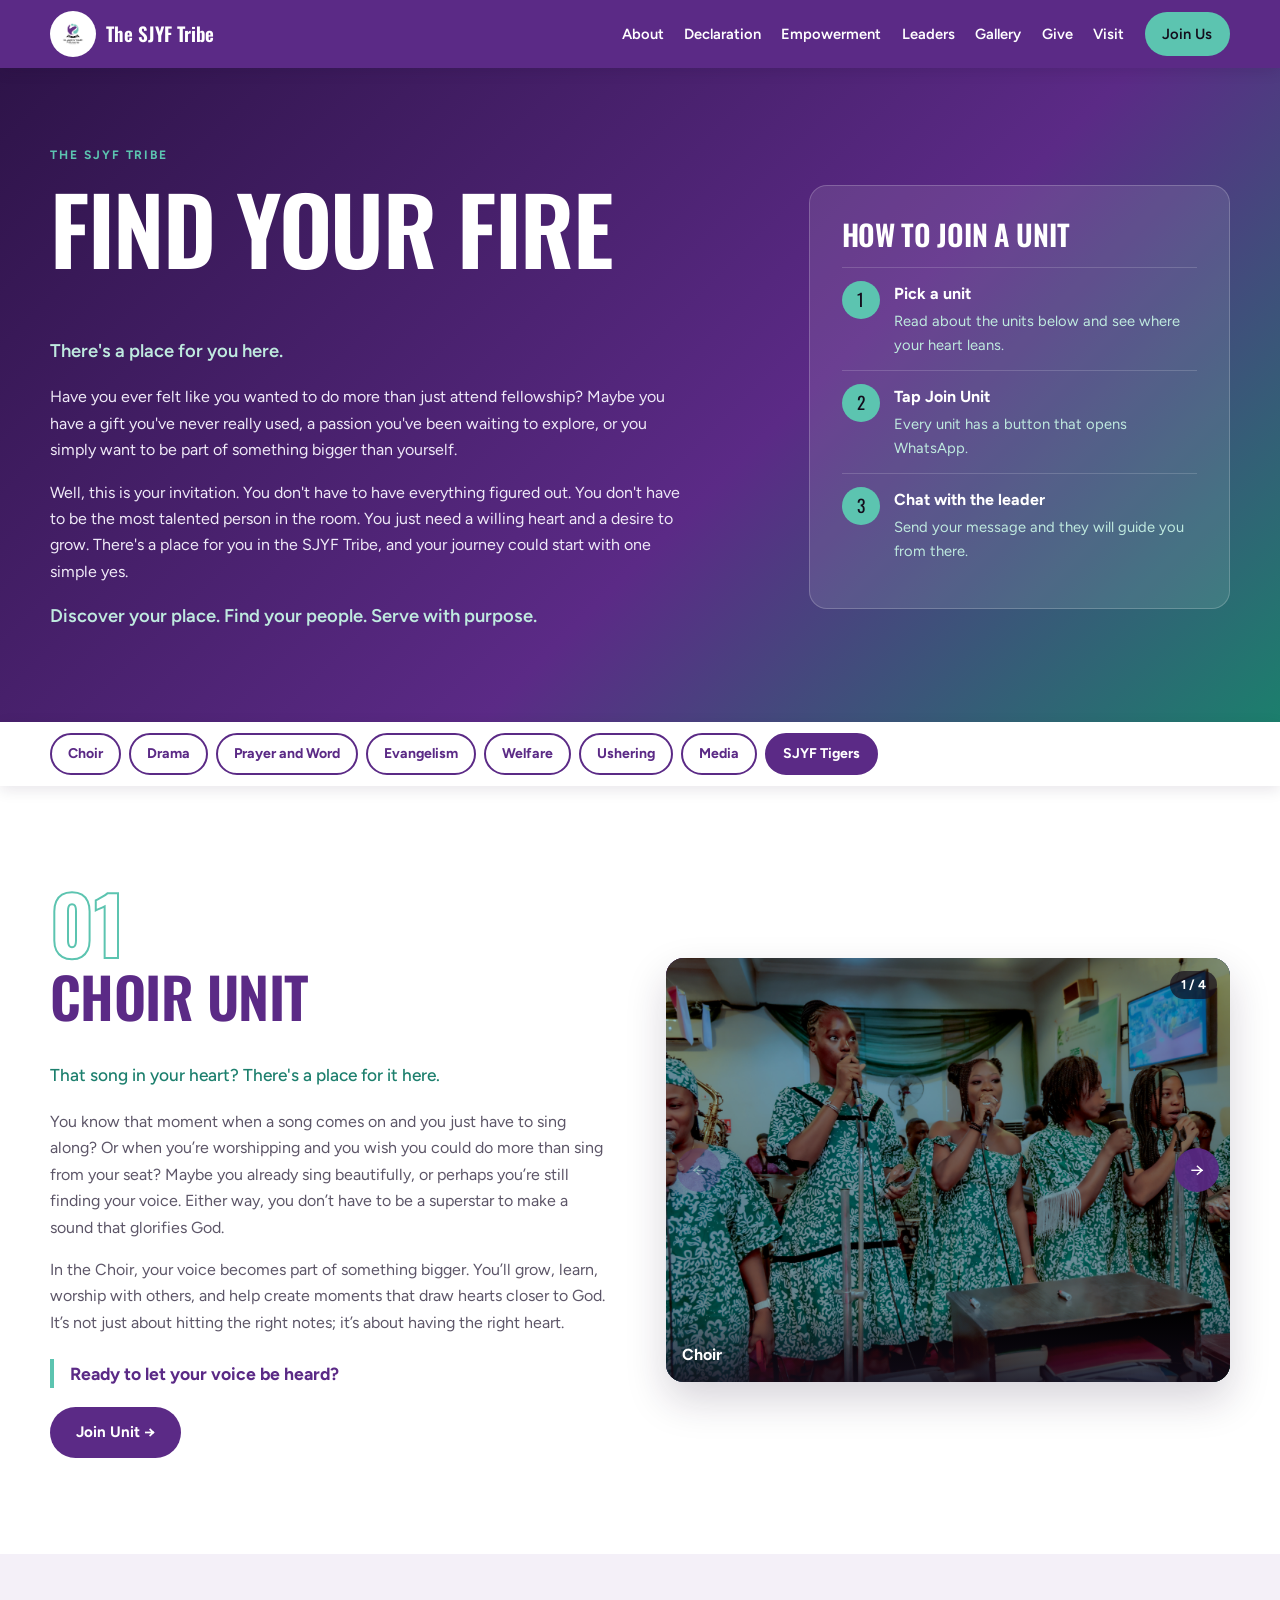
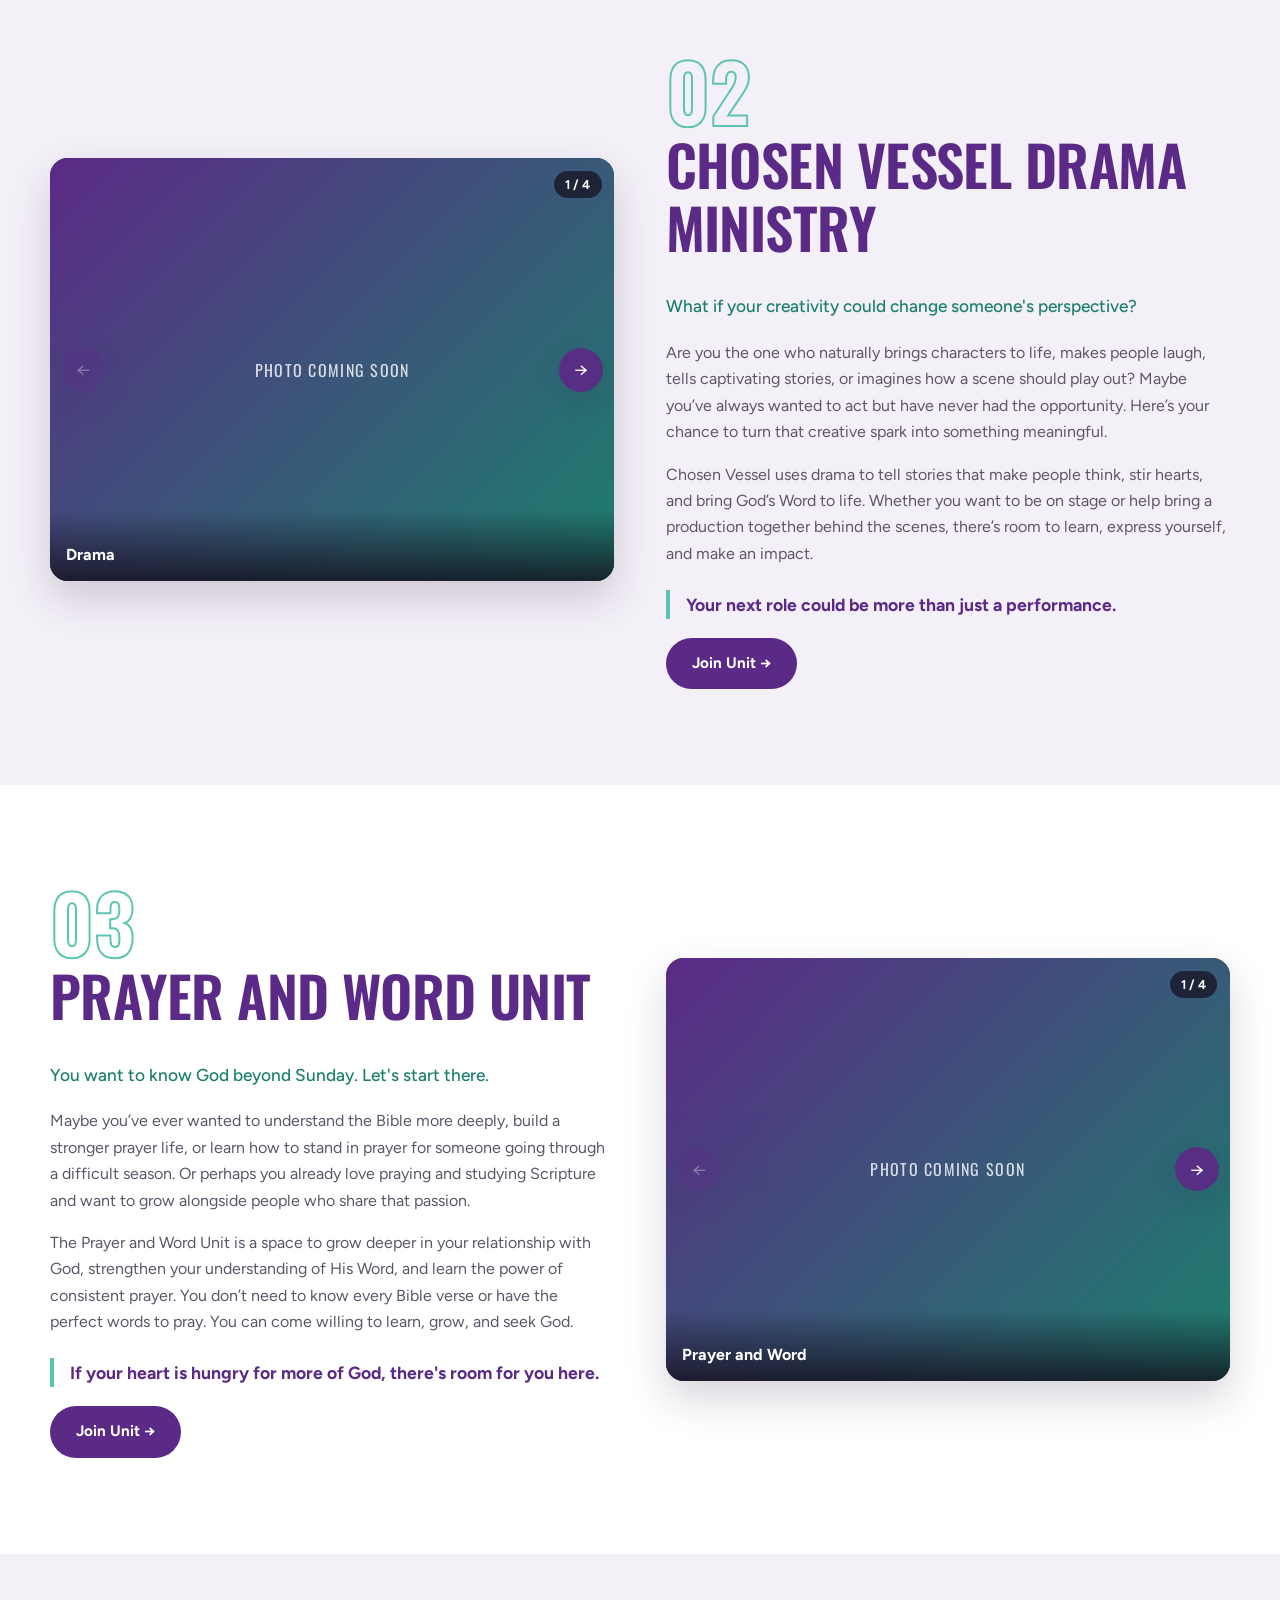
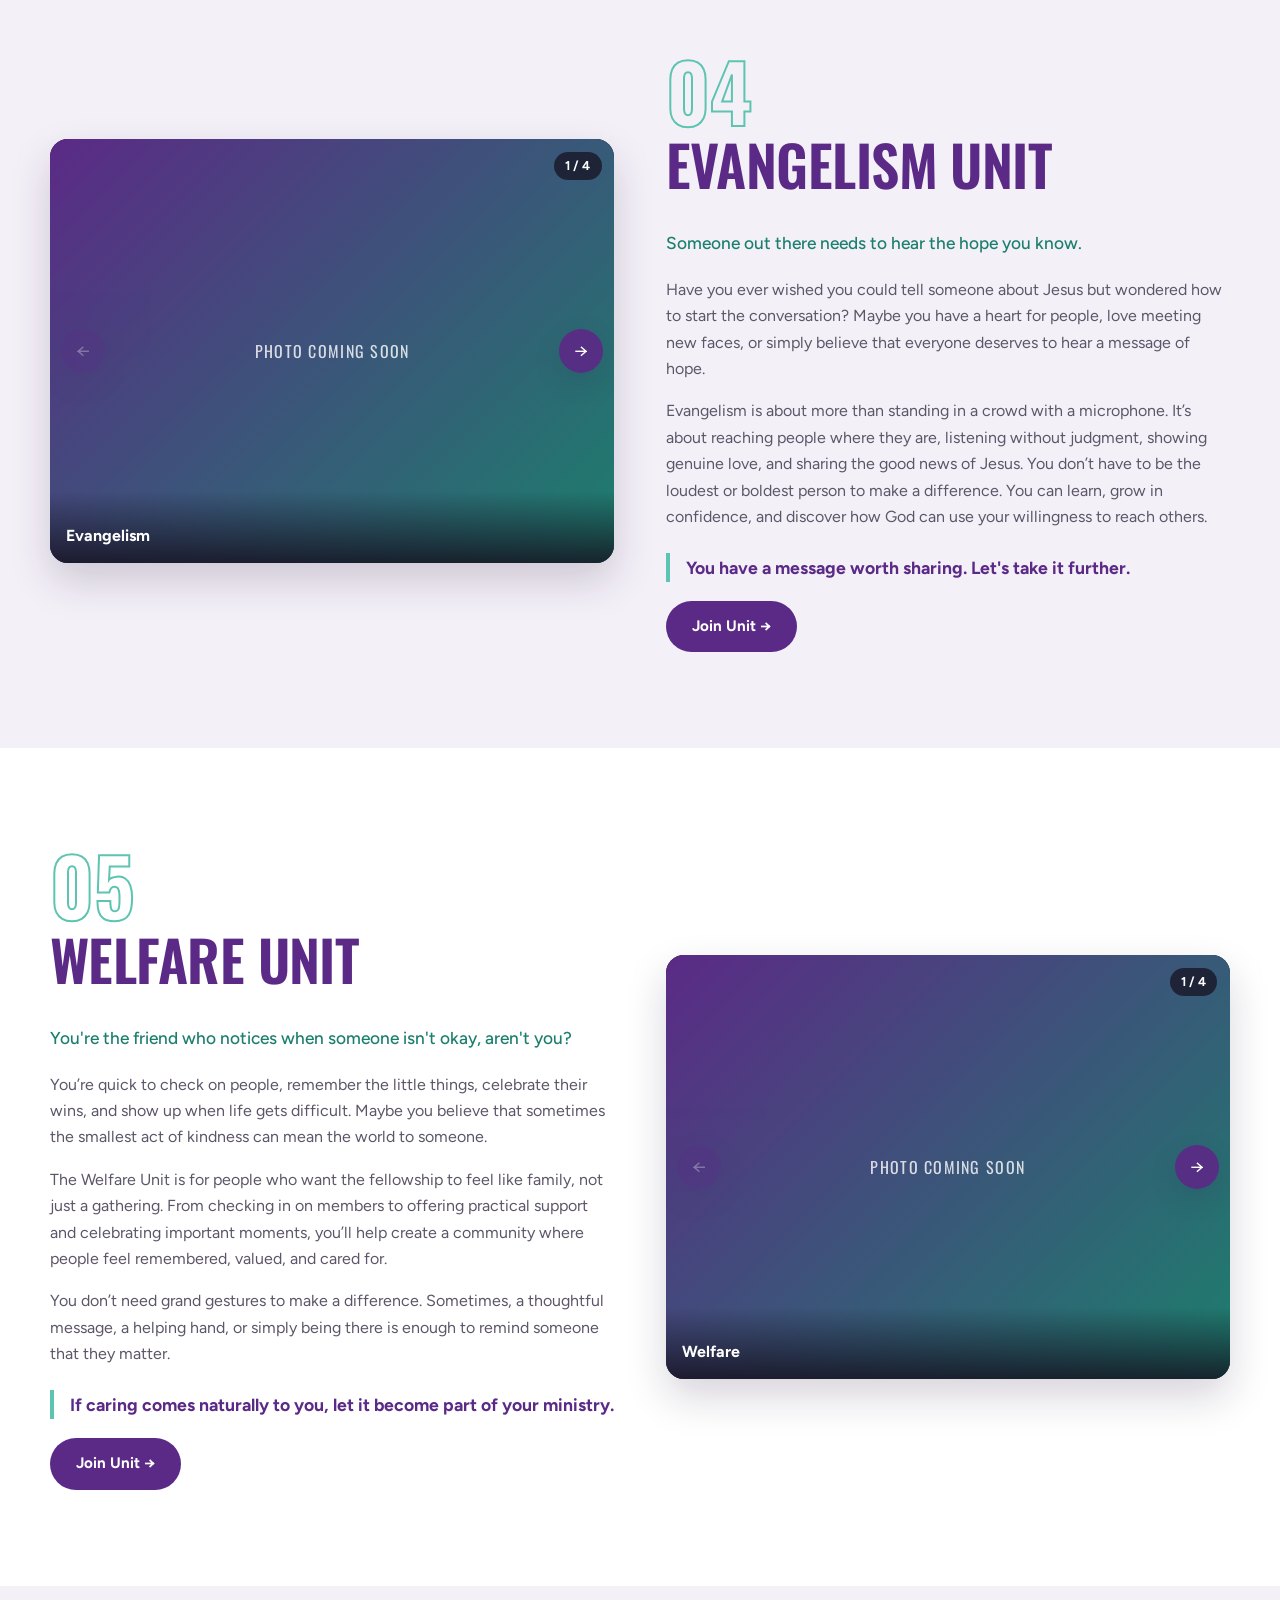
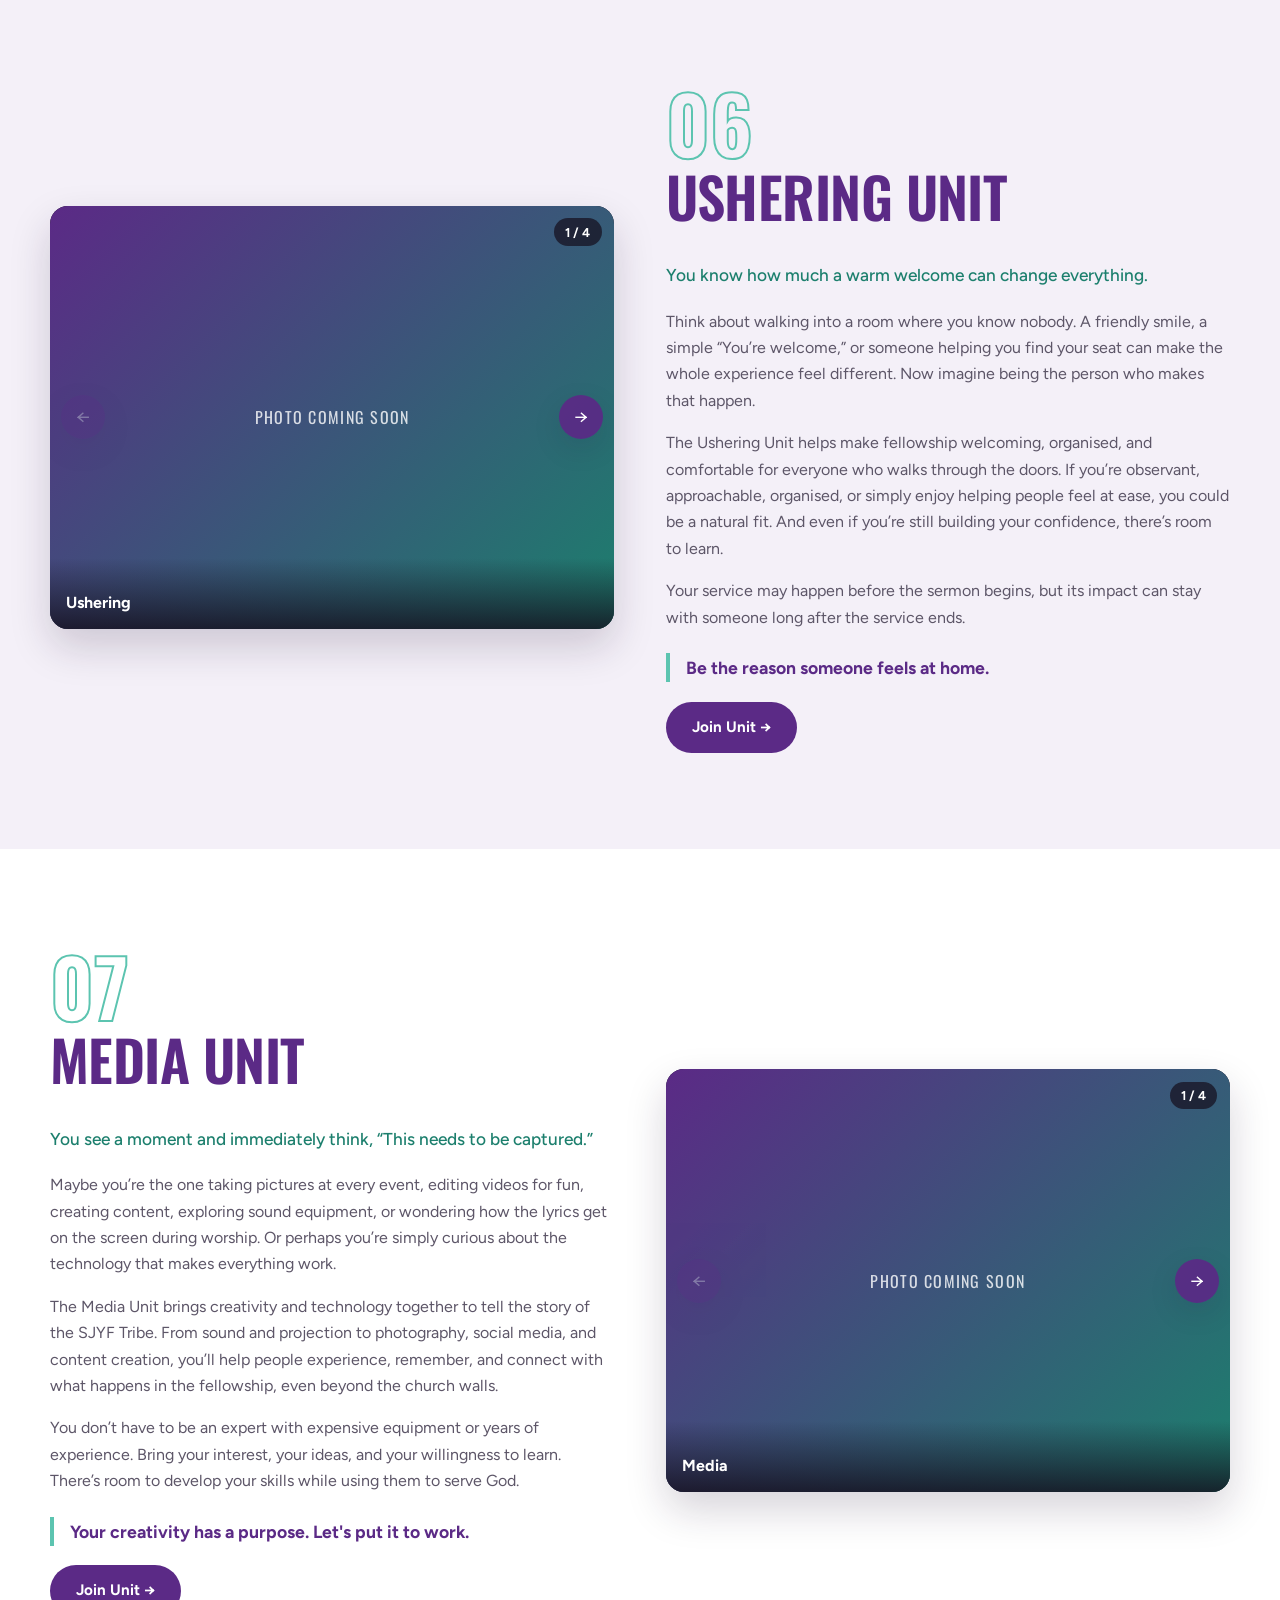
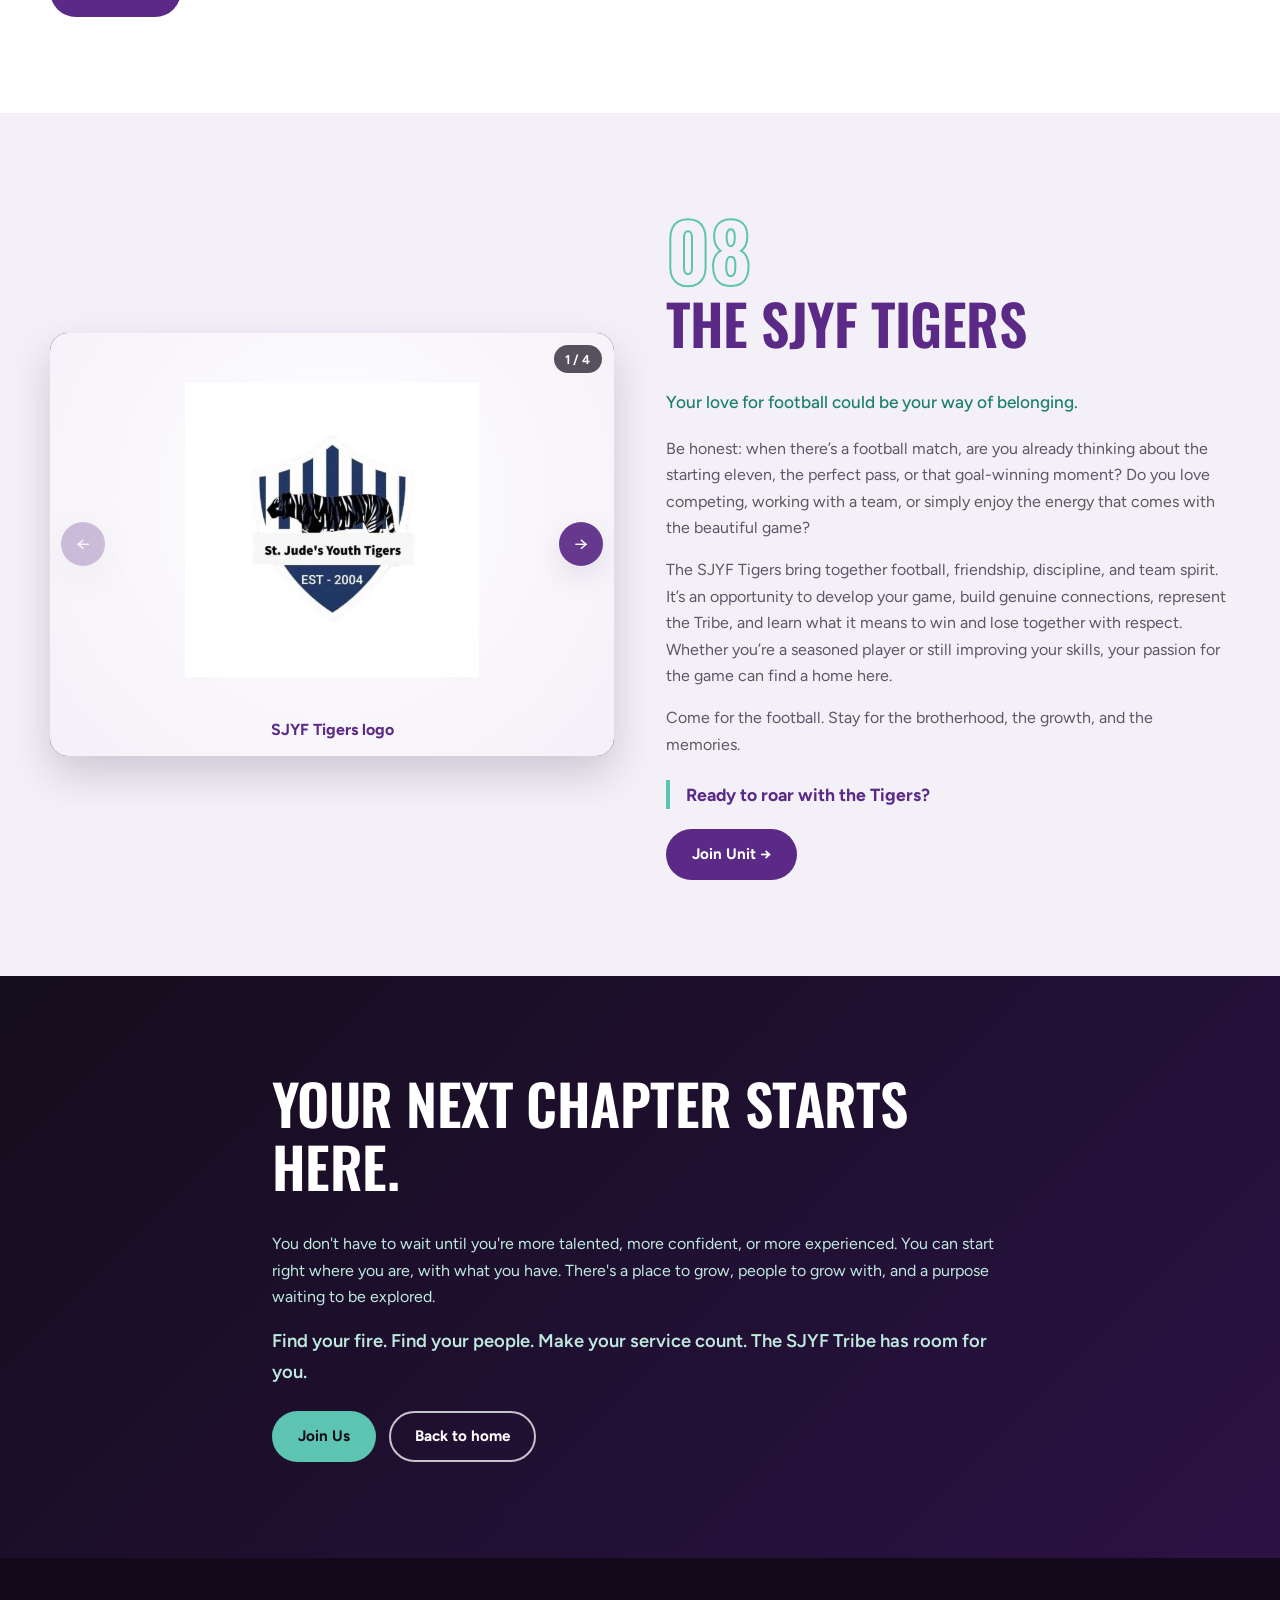
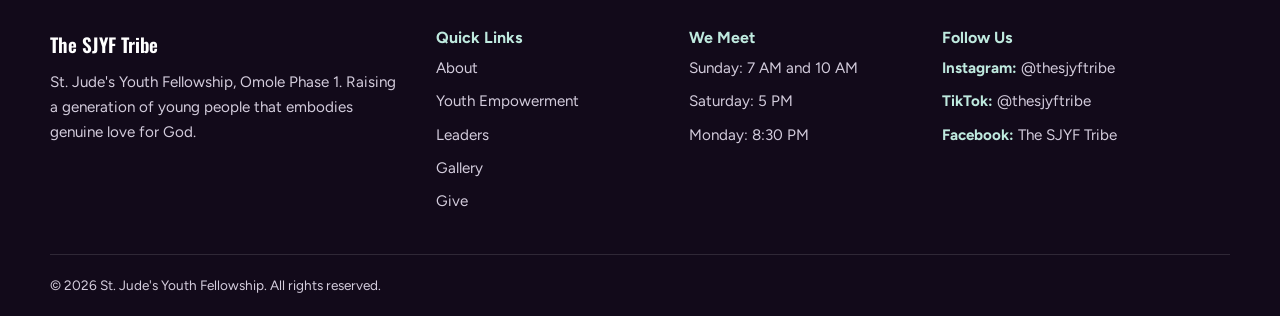
==== units.html @ 0a9cc450 "updated it and added some new features" ====
<!DOCTYPE html>
<html lang="en">
<head>
  <meta charset="UTF-8">
  <meta name="viewport" content="width=device-width, initial-scale=1, viewport-fit=cover">

  <title>Find Your Fire | The SJYF Tribe</title>
  <meta name="description" content="Find your place in the SJYF Tribe. Explore our units and join one today.">
  <meta name="theme-color" content="#5b2a86">

  <link rel="preconnect" href="https://fonts.googleapis.com">
  <link rel="preconnect" href="https://fonts.gstatic.com" crossorigin>

  <link href="https://fonts.googleapis.com/css2?family=Oswald:wght@400;500;600;700&family=Figtree:wght@400;500;600;700&display=swap" rel="stylesheet">

  <link rel="stylesheet" href="css/style.css">
  <link rel="stylesheet" href="css/pages.css">
</head>

<body>

  <!-- HEADER -->
  <header class="site-header" id="top">
    <div class="container nav-bar">

      <a href="index.html" class="brand">
        <span class="brand-logo">
          <img src="images/logo.jpg" alt="St. Jude's Youth Fellowship logo" width="46" height="46">
        </span>
        <span class="brand-name">The SJYF Tribe</span>
      </a>

      <button
        class="nav-toggle"
        type="button"
        aria-label="Open menu"
        aria-expanded="false"
        aria-controls="site-nav"
      >
        <span></span>
        <span></span>
        <span></span>
      </button>

      <nav id="site-nav" class="site-nav" aria-label="Main navigation">
        <ul>
          <li><a href="index.html#about">About</a></li>
          <li><a href="index.html#declaration">Declaration</a></li>
          <li><a href="index.html#empowerment">Empowerment</a></li>
          <li><a href="index.html#leaders">Leaders</a></li>
          <li><a href="index.html#gallery">Gallery</a></li>
          <li><a href="index.html#give">Give</a></li>
          <li><a href="index.html#visit">Visit</a></li>
          <li>
            <a href="index.html#contact" class="btn btn-green btn-small">Join Us</a>
          </li>
        </ul>
      </nav>

    </div>
  </header>

  <main>

    <!-- PAGE INTRO -->
    <section class="page-hero">
      <div class="container page-hero-grid">

        <div class="page-hero-text">
          <p class="hero-eyebrow">THE SJYF TRIBE</p>
          <h1>Find Your Fire</h1>

          <p class="lead-light">There's a place for you here.</p>

          <p>
            Have you ever felt like you wanted to do more than just attend fellowship?
            Maybe you have a gift you've never really used, a passion you've been
            waiting to explore, or you simply want to be part of something bigger
            than yourself.
          </p>

          <p>
            Well, this is your invitation. You don't have to have everything figured
            out. You don't have to be the most talented person in the room. You just
            need a willing heart and a desire to grow. There's a place for you in the
            SJYF Tribe, and your journey could start with one simple yes.
          </p>

          <p class="lead-light">
            Discover your place. Find your people. Serve with purpose.
          </p>
        </div>

        <aside class="join-steps">
          <h2>How to join a unit</h2>

          <ol>
            <li>
              <span>1</span>
              <div>
                <strong>Pick a unit</strong>
                <p>Read about the units below and see where your heart leans.</p>
              </div>
            </li>

            <li>
              <span>2</span>
              <div>
                <strong>Tap Join Unit</strong>
                <p>Every unit has a button that opens WhatsApp.</p>
              </div>
            </li>

            <li>
              <span>3</span>
              <div>
                <strong>Chat with the leader</strong>
                <p>Send your message and they will guide you from there.</p>
              </div>
            </li>
          </ol>
        </aside>

      </div>
    </section>

    <!-- UNIT NAVIGATION -->
    <nav class="unit-nav" aria-label="Jump to a unit">
      <div class="container unit-nav-list">
        <a href="#choir">Choir</a>
        <a href="#drama">Drama</a>
        <a href="#prayer">Prayer and Word</a>
        <a href="#evangelism">Evangelism</a>
        <a href="#welfare">Welfare</a>
        <a href="#ushering">Ushering</a>
        <a href="#media">Media</a>
        <a href="#tigers">SJYF Tigers</a>
      </div>
    </nav>

    <!-- 01. CHOIR UNIT -->
    <section class="section unit-section" id="choir">
      <div class="container unit-layout">

        <div class="unit-info reveal">
          <span class="unit-num">01</span>
          <h2>Choir Unit</h2>

          <p class="lead">
            That song in your heart? There's a place for it here.
          </p>

          <div class="unit-body">
            <p>
              You know that moment when a song comes on and you just have to sing
              along? Or when you’re worshipping and you wish you could do more than
              sing from your seat? Maybe you already sing beautifully, or perhaps
              you’re still finding your voice. Either way, you don’t have to be a
              superstar to make a sound that glorifies God.
            </p>

            <p>
              In the Choir, your voice becomes part of something bigger. You’ll
              grow, learn, worship with others, and help create moments that draw
              hearts closer to God. It’s not just about hitting the right notes;
              it’s about having the right heart.
            </p>
          </div>

          <p class="close-line">Ready to let your voice be heard?</p>

          <a
            class="btn btn-purple"
            href="https://wa.me/2347063697174"
            data-unit="choir"
            data-name="Choir Unit"
            target="_blank"
            rel="noopener"
          >
            Join Unit &#8594;
          </a>
        </div>

        <div class="stage reveal" data-carousel data-step="1">
          <div class="c-track">

            <figure class="stage-slide">
              <img src="images/choir.jpeg" alt="Choir Unit in action" loading="lazy" decoding="async" onerror="this.remove()">
              <figcaption>Choir</figcaption>
            </figure>

            <figure class="stage-slide">
              <img src="images/choir2.jpeg" alt="Choir Unit in action" loading="lazy" decoding="async" onerror="this.remove()">
              <figcaption>Choir</figcaption>
            </figure>

            <figure class="stage-slide">
              <img src="images/units/choir-3.jpg" alt="Choir Unit in action" loading="lazy" decoding="async" onerror="this.remove()">
              <figcaption>Choir</figcaption>
            </figure>

            <figure class="stage-slide">
              <img src="images/units/choir-4.jpg" alt="Choir Unit in action" loading="lazy" decoding="async" onerror="this.remove()">
              <figcaption>Choir</figcaption>
            </figure>

          </div>

          <button class="c-arrow c-prev" type="button" aria-label="Previous photo">&#8592;</button>
          <button class="c-arrow c-next" type="button" aria-label="Next photo">&#8594;</button>
          <span class="stage-count">1 / 4</span>
        </div>

      </div>
    </section>

    <!-- 02. DRAMA MINISTRY -->
    <section class="section unit-section section-tint" id="drama">
      <div class="container unit-layout flip">

        <div class="unit-info reveal">
          <span class="unit-num">02</span>
          <h2>Chosen Vessel Drama Ministry</h2>

          <p class="lead">
            What if your creativity could change someone's perspective?
          </p>

          <div class="unit-body">
            <p>
              Are you the one who naturally brings characters to life, makes people
              laugh, tells captivating stories, or imagines how a scene should play
              out? Maybe you’ve always wanted to act but have never had the
              opportunity. Here’s your chance to turn that creative spark into
              something meaningful.
            </p>

            <p>
              Chosen Vessel uses drama to tell stories that make people think, stir
              hearts, and bring God’s Word to life. Whether you want to be on stage
              or help bring a production together behind the scenes, there’s room
              to learn, express yourself, and make an impact.
            </p>
          </div>

          <p class="close-line">
            Your next role could be more than just a performance.
          </p>

          <a
            class="btn btn-purple"
            href="https://wa.me/2347063697174"
            data-unit="drama"
            data-name="Chosen Vessel Drama Ministry"
            target="_blank"
            rel="noopener"
          >
            Join Unit &#8594;
          </a>
        </div>

        <div class="stage reveal" data-carousel data-step="1">
          <div class="c-track">

            <figure class="stage-slide">
              <img src="images/drama group-photo.jpeg" alt="Chosen Vessel Drama Ministry in action" loading="lazy" decoding="async" onerror="this.remove()">
              <figcaption>Drama</figcaption>
            </figure>

            <figure class="stage-slide">
              <img src="images/drama.jpeg" alt="Chosen Vessel Drama Ministry in action" loading="lazy" decoding="async" onerror="this.remove()">
              <figcaption>Drama</figcaption>
            </figure>

            <figure class="stage-slide">
              <img src="images/drama group2.jpeg" alt="Chosen Vessel Drama Ministry in action" loading="lazy" decoding="async" onerror="this.remove()">
              <figcaption>Drama</figcaption>
            </figure>

            <figure class="stage-slide">
              <img src="images/drama2.jpeg" alt="Chosen Vessel Drama Ministry in action" loading="lazy" decoding="async" onerror="this.remove()">
              <figcaption>Drama</figcaption>
            </figure>

          </div>

          <button class="c-arrow c-prev" type="button" aria-label="Previous photo">&#8592;</button>
          <button class="c-arrow c-next" type="button" aria-label="Next photo">&#8594;</button>
          <span class="stage-count">1 / 4</span>
        </div>

      </div>
    </section>

    <!-- 03. PRAYER AND WORD UNIT -->
    <section class="section unit-section" id="prayer">
      <div class="container unit-layout">

        <div class="unit-info reveal">
          <span class="unit-num">03</span>
          <h2>Prayer and Word Unit</h2>

          <p class="lead">
            You want to know God beyond Sunday. Let's start there.
          </p>

          <div class="unit-body">
            <p>
              Maybe you’ve ever wanted to understand the Bible more deeply, build
              a stronger prayer life, or learn how to stand in prayer for someone
              going through a difficult season. Or perhaps you already love praying
              and studying Scripture and want to grow alongside people who share
              that passion.
            </p>

            <p>
              The Prayer and Word Unit is a space to grow deeper in your
              relationship with God, strengthen your understanding of His Word,
              and learn the power of consistent prayer. You don’t need to know
              every Bible verse or have the perfect words to pray. You can come
              willing to learn, grow, and seek God.
            </p>
          </div>

          <p class="close-line">
            If your heart is hungry for more of God, there's room for you here.
          </p>

          <a
            class="btn btn-purple"
            href="https://wa.me/2347063697174"
            data-unit="prayer"
            data-name="Prayer and Word Unit"
            target="_blank"
            rel="noopener"
          >
            Join Unit &#8594;
          </a>
        </div>

        <div class="stage reveal" data-carousel data-step="1">
          <div class="c-track">

            <figure class="stage-slide">
              <img src="images/prayer group.jpeg" alt="Prayer and Word Unit in action" loading="lazy" decoding="async" onerror="this.remove()">
              <figcaption>Prayer and Word</figcaption>
            </figure>

            <figure class="stage-slide">
              <img src="images/prayer .jpeg" alt="Prayer and Word Unit in action" loading="lazy" decoding="async" onerror="this.remove()">
              <figcaption>Prayer and Word</figcaption>
            </figure>

            <figure class="stage-slide">
              <img src="images/prayer word unit.jpeg" alt="Prayer and Word Unit in action" loading="lazy" decoding="async" onerror="this.remove()">
              <figcaption>Prayer and Word</figcaption>
            </figure>

            <figure class="stage-slide">
              <img src="images/prayer unit.jpeg" alt="Prayer and Word Unit in action" loading="lazy" decoding="async" onerror="this.remove()">
              <figcaption>Prayer and Word</figcaption>
            </figure>

          </div>

          <button class="c-arrow c-prev" type="button" aria-label="Previous photo">&#8592;</button>
          <button class="c-arrow c-next" type="button" aria-label="Next photo">&#8594;</button>
          <span class="stage-count">1 / 4</span>
        </div>

      </div>
    </section>

    <!-- 04. EVANGELISM UNIT -->
    <section class="section unit-section section-tint" id="evangelism">
      <div class="container unit-layout flip">

        <div class="unit-info reveal">
          <span class="unit-num">04</span>
          <h2>Evangelism Unit</h2>

          <p class="lead">
            Someone out there needs to hear the hope you know.
          </p>

          <div class="unit-body">
            <p>
              Have you ever wished you could tell someone about Jesus but wondered
              how to start the conversation? Maybe you have a heart for people,
              love meeting new faces, or simply believe that everyone deserves
              to hear a message of hope.
            </p>

            <p>
              Evangelism is about more than standing in a crowd with a microphone.
              It’s about reaching people where they are, listening without
              judgment, showing genuine love, and sharing the good news of Jesus.
              You don’t have to be the loudest or boldest person to make a
              difference. You can learn, grow in confidence, and discover how
              God can use your willingness to reach others.
            </p>
          </div>

          <p class="close-line">
            You have a message worth sharing. Let's take it further.
          </p>

          <a
            class="btn btn-purple"
            href="https://wa.me/2347063697174"
            data-unit="evangelism"
            data-name="Evangelism Unit"
            target="_blank"
            rel="noopener"
          >
            Join Unit &#8594;
          </a>
        </div>

        <div class="stage reveal" data-carousel data-step="1">
          <div class="c-track">

            <figure class="stage-slide">
              <img src="images/units/evangelism-1.jpg" alt="Evangelism Unit in action" loading="lazy" decoding="async" onerror="this.remove()">
              <figcaption>Evangelism</figcaption>
            </figure>

            <figure class="stage-slide">
              <img src="images/units/evangelism-2.jpg" alt="Evangelism Unit in action" loading="lazy" decoding="async" onerror="this.remove()">
              <figcaption>Evangelism</figcaption>
            </figure>

            <figure class="stage-slide">
              <img src="images/units/evangelism-3.jpg" alt="Evangelism Unit in action" loading="lazy" decoding="async" onerror="this.remove()">
              <figcaption>Evangelism</figcaption>
            </figure>

            <figure class="stage-slide">
              <img src="images/units/evangelism-4.jpg" alt="Evangelism Unit in action" loading="lazy" decoding="async" onerror="this.remove()">
              <figcaption>Evangelism</figcaption>
            </figure>

          </div>

          <button class="c-arrow c-prev" type="button" aria-label="Previous photo">&#8592;</button>
          <button class="c-arrow c-next" type="button" aria-label="Next photo">&#8594;</button>
          <span class="stage-count">1 / 4</span>
        </div>

      </div>
    </section>

    <!-- 05. WELFARE UNIT -->
    <section class="section unit-section" id="welfare">
      <div class="container unit-layout">

        <div class="unit-info reveal">
          <span class="unit-num">05</span>
          <h2>Welfare Unit</h2>

          <p class="lead">
            You're the friend who notices when someone isn't okay, aren't you?
          </p>

          <div class="unit-body">
            <p>
              You’re quick to check on people, remember the little things,
              celebrate their wins, and show up when life gets difficult.
              Maybe you believe that sometimes the smallest act of kindness
              can mean the world to someone.
            </p>

            <p>
              The Welfare Unit is for people who want the fellowship to feel
              like family, not just a gathering. From checking in on members
              to offering practical support and celebrating important moments,
              you’ll help create a community where people feel remembered,
              valued, and cared for.
            </p>

            <p>
              You don’t need grand gestures to make a difference. Sometimes,
              a thoughtful message, a helping hand, or simply being there is
              enough to remind someone that they matter.
            </p>
          </div>

          <p class="close-line">
            If caring comes naturally to you, let it become part of your ministry.
          </p>

          <a
            class="btn btn-purple"
            href="https://wa.me/2347063697174"
            data-unit="welfare"
            data-name="Welfare Unit"
            target="_blank"
            rel="noopener"
          >
            Join Unit &#8594;
          </a>
        </div>

        <div class="stage reveal" data-carousel data-step="1">
          <div class="c-track">

            <figure class="stage-slide">
              <img src="images/units/welfare-1.jpg" alt="Welfare Unit in action" loading="lazy" decoding="async" onerror="this.remove()">
              <figcaption>Welfare</figcaption>
            </figure>

            <figure class="stage-slide">
              <img src="images/units/welfare-2.jpg" alt="Welfare Unit in action" loading="lazy" decoding="async" onerror="this.remove()">
              <figcaption>Welfare</figcaption>
            </figure>

            <figure class="stage-slide">
              <img src="images/units/welfare-3.jpg" alt="Welfare Unit in action" loading="lazy" decoding="async" onerror="this.remove()">
              <figcaption>Welfare</figcaption>
            </figure>

            <figure class="stage-slide">
              <img src="images/units/welfare-4.jpg" alt="Welfare Unit in action" loading="lazy" decoding="async" onerror="this.remove()">
              <figcaption>Welfare</figcaption>
            </figure>

          </div>

          <button class="c-arrow c-prev" type="button" aria-label="Previous photo">&#8592;</button>
          <button class="c-arrow c-next" type="button" aria-label="Next photo">&#8594;</button>
          <span class="stage-count">1 / 4</span>
        </div>

      </div>
    </section>

    <!-- 06. USHERING UNIT -->
    <section class="section unit-section section-tint" id="ushering">
      <div class="container unit-layout flip">

        <div class="unit-info reveal">
          <span class="unit-num">06</span>
          <h2>Ushering Unit</h2>

          <p class="lead">
            You know how much a warm welcome can change everything.
          </p>

          <div class="unit-body">
            <p>
              Think about walking into a room where you know nobody. A friendly
              smile, a simple “You’re welcome,” or someone helping you find your
              seat can make the whole experience feel different. Now imagine
              being the person who makes that happen.
            </p>

            <p>
              The Ushering Unit helps make fellowship welcoming, organised,
              and comfortable for everyone who walks through the doors.
              If you’re observant, approachable, organised, or simply enjoy
              helping people feel at ease, you could be a natural fit.
              And even if you’re still building your confidence, there’s
              room to learn.
            </p>

            <p>
              Your service may happen before the sermon begins, but its impact
              can stay with someone long after the service ends.
            </p>
          </div>

          <p class="close-line">
            Be the reason someone feels at home.
          </p>

          <a
            class="btn btn-purple"
            href="https://wa.me/2347063697174"
            data-unit="ushering"
            data-name="Ushering Unit"
            target="_blank"
            rel="noopener"
          >
            Join Unit &#8594;
          </a>
        </div>

        <div class="stage reveal" data-carousel data-step="1">
          <div class="c-track">

            <figure class="stage-slide">
              <img src="images/units/ushering-1.jpg" alt="Ushering Unit in action" loading="lazy" decoding="async" onerror="this.remove()">
              <figcaption>Ushering</figcaption>
            </figure>

            <figure class="stage-slide">
              <img src="images/units/ushering-2.jpg" alt="Ushering Unit in action" loading="lazy" decoding="async" onerror="this.remove()">
              <figcaption>Ushering</figcaption>
            </figure>

            <figure class="stage-slide">
              <img src="images/units/ushering-3.jpg" alt="Ushering Unit in action" loading="lazy" decoding="async" onerror="this.remove()">
              <figcaption>Ushering</figcaption>
            </figure>

            <figure class="stage-slide">
              <img src="images/units/ushering-4.jpg" alt="Ushering Unit in action" loading="lazy" decoding="async" onerror="this.remove()">
              <figcaption>Ushering</figcaption>
            </figure>

          </div>

          <button class="c-arrow c-prev" type="button" aria-label="Previous photo">&#8592;</button>
          <button class="c-arrow c-next" type="button" aria-label="Next photo">&#8594;</button>
          <span class="stage-count">1 / 4</span>
        </div>

      </div>
    </section>

    <!-- 07. MEDIA UNIT -->
    <section class="section unit-section" id="media">
      <div class="container unit-layout">

        <div class="unit-info reveal">
          <span class="unit-num">07</span>
          <h2>Media Unit</h2>

          <p class="lead">
            You see a moment and immediately think, “This needs to be captured.”
          </p>

          <div class="unit-body">
            <p>
              Maybe you’re the one taking pictures at every event, editing videos
              for fun, creating content, exploring sound equipment, or wondering
              how the lyrics get on the screen during worship. Or perhaps you’re
              simply curious about the technology that makes everything work.
            </p>

            <p>
              The Media Unit brings creativity and technology together to tell
              the story of the SJYF Tribe. From sound and projection to
              photography, social media, and content creation, you’ll help people
              experience, remember, and connect with what happens in the
              fellowship, even beyond the church walls.
            </p>

            <p>
              You don’t have to be an expert with expensive equipment or years
              of experience. Bring your interest, your ideas, and your willingness
              to learn. There’s room to develop your skills while using them to
              serve God.
            </p>
          </div>

          <p class="close-line">
            Your creativity has a purpose. Let's put it to work.
          </p>

          <a
            class="btn btn-purple"
            href="https://wa.me/2347063697174"
            data-unit="media"
            data-name="Media Unit"
            target="_blank"
            rel="noopener"
          >
            Join Unit &#8594;
          </a>
        </div>

        <div class="stage reveal" data-carousel data-step="1">
          <div class="c-track">

            <figure class="stage-slide">
              <img src="images/units/media-1.jpg" alt="Media Unit in action" loading="lazy" decoding="async" onerror="this.remove()">
              <figcaption>Media</figcaption>
            </figure>

            <figure class="stage-slide">
              <img src="images/units/media-2.jpg" alt="Media Unit in action" loading="lazy" decoding="async" onerror="this.remove()">
              <figcaption>Media</figcaption>
            </figure>

            <figure class="stage-slide">
              <img src="images/units/media-3.jpg" alt="Media Unit in action" loading="lazy" decoding="async" onerror="this.remove()">
              <figcaption>Media</figcaption>
            </figure>

            <figure class="stage-slide">
              <img src="images/units/media-4.jpg" alt="Media Unit in action" loading="lazy" decoding="async" onerror="this.remove()">
              <figcaption>Media</figcaption>
            </figure>

          </div>

          <button class="c-arrow c-prev" type="button" aria-label="Previous photo">&#8592;</button>
          <button class="c-arrow c-next" type="button" aria-label="Next photo">&#8594;</button>
          <span class="stage-count">1 / 4</span>
        </div>

      </div>
    </section>

    <!-- 08. SJYF TIGERS -->
    <section class="section unit-section section-tint" id="tigers">
      <div class="container unit-layout flip">

        <div class="unit-info reveal">
          <span class="unit-num">08</span>
          <h2>The SJYF Tigers</h2>

          <p class="lead">
            Your love for football could be your way of belonging.
          </p>

          <div class="unit-body">
            <p>
              Be honest: when there’s a football match, are you already thinking
              about the starting eleven, the perfect pass, or that goal-winning
              moment? Do you love competing, working with a team, or simply enjoy
              the energy that comes with the beautiful game?
            </p>

            <p>
              The SJYF Tigers bring together football, friendship, discipline,
              and team spirit. It’s an opportunity to develop your game, build
              genuine connections, represent the Tribe, and learn what it means
              to win and lose together with respect. Whether you’re a seasoned
              player or still improving your skills, your passion for the game
              can find a home here.
            </p>

            <p>
              Come for the football. Stay for the brotherhood, the growth,
              and the memories.
            </p>
          </div>

          <p class="close-line">Ready to roar with the Tigers?</p>

          <a
            class="btn btn-purple"
            href="https://wa.me/2347063697174"
            data-unit="tigers"
            data-name="The SJYF Tigers"
            target="_blank"
            rel="noopener"
          >
            Join Unit &#8594;
          </a>
        </div>

        <div class="stage reveal" data-carousel data-step="1">
          <div class="c-track">

            <figure class="stage-slide logo-slide">
              <img src="images/tigers-logo.jpeg" alt="The SJYF Tigers logo" loading="lazy" decoding="async" onerror="this.remove()">
              <figcaption>SJYF Tigers logo</figcaption>
            </figure>

            <figure class="stage-slide">
              <img src="images/tigers-group-photo1.jpeg" alt="The SJYF Tigers in action" loading="lazy" decoding="async" onerror="this.remove()">
              <figcaption>SJYF Tigers</figcaption>
            </figure>

            <figure class="stage-slide">
              <img src="images/tigers-group-2.jpeg" alt="The SJYF Tigers in action" loading="lazy" decoding="async" onerror="this.remove()">
              <figcaption>SJYF Tigers</figcaption>
            </figure>

            <figure class="stage-slide">
              <img src="images/tiger2.jpeg" alt="The SJYF Tigers in action" loading="lazy" decoding="async" onerror="this.remove()">
              <figcaption>SJYF Tigers</figcaption>
            </figure>

          </div>

          <button class="c-arrow c-prev" type="button" aria-label="Previous photo">&#8592;</button>
          <button class="c-arrow c-next" type="button" aria-label="Next photo">&#8594;</button>
          <span class="stage-count">1 / 4</span>
        </div>

      </div>
    </section>

    <!-- CLOSING SECTION -->
    <section class="section cta-section">
      <div class="container cta-end reveal">

        <h2>Your next chapter starts here.</h2>

        <p>
          You don't have to wait until you're more talented, more confident,
          or more experienced. You can start right where you are, with what
          you have. There's a place to grow, people to grow with, and a purpose
          waiting to be explored.
        </p>

        <p class="lead-light">
          Find your fire. Find your people. Make your service count.
          The SJYF Tribe has room for you.
        </p>

        <div class="btn-row">
          <a class="btn btn-green" href="index.html#contact">Join Us</a>
          <a class="btn btn-light" href="index.html">Back to home</a>
        </div>

      </div>
    </section>

  </main>

  <!-- FOOTER -->
  <footer class="site-footer">
    <div class="container footer-grid">

      <div class="footer-about">
        <a href="index.html" class="brand footer-brand">The SJYF Tribe</a>

        <p>
          St. Jude's Youth Fellowship, Omole Phase 1. Raising a generation of
          young people that embodies genuine love for God.
        </p>
      </div>

      <div>
        <h3>Quick Links</h3>
        <ul>
          <li><a href="index.html#about">About</a></li>
          <li><a href="index.html#empowerment">Youth Empowerment</a></li>
          <li><a href="index.html#leaders">Leaders</a></li>
          <li><a href="index.html#gallery">Gallery</a></li>
          <li><a href="index.html#give">Give</a></li>
        </ul>
      </div>

      <div>
        <h3>We Meet</h3>
        <ul>
          <li>Sunday: 7 AM and 10 AM</li>
          <li>Saturday: 5 PM</li>
          <li>Monday: 8:30 PM</li>
        </ul>
      </div>

      <div>
        <h3>Follow Us</h3>
        <ul>
          <li>
            <span>Instagram:</span>
            <a href="https://www.instagram.com/thesjyftribe" target="_blank" rel="noopener">
              @thesjyftribe
            </a>
          </li>

          <li>
            <span>TikTok:</span>
            <a href="https://www.tiktok.com/@thesjyftribe" target="_blank" rel="noopener">
              @thesjyftribe
            </a>
          </li>

          <li>
            <span>Facebook:</span>
            <a href="https://www.facebook.com/search/top?q=The%20SJYF%20Tribe" target="_blank" rel="noopener">
              The SJYF Tribe
            </a>
          </li>
        </ul>
      </div>

    </div>

    <div class="container copyright">
      <p>
        &copy; <span id="year">2026</span> St. Jude's Youth Fellowship.
        All rights reserved.
      </p>
    </div>
  </footer>

  <script src="script.js" defer></script>
</body>
</html>
---- css/style.css ----
/* ========================================
   1. COLOURS, FONTS AND SPACING
======================================== */

:root {
  --ink: #140d1c;
  --purple: #5b2a86;
  --green: #5cc4b0;
  --green-dark: #1c7f6d;
  --mint: #bfeadf;
  --tint: #f4f0f8;
  --white: #fff;
  --text: #2b2433;
  --muted: #5d5668;
  --shadow: 0 10px 30px rgba(32, 14, 48, 0.10);
  --radius: 18px;
  --header-h: 68px;
  --font-display: "Oswald", Impact, sans-serif;
  --font-body: "Figtree", system-ui, -apple-system, "Segoe UI", Roboto, sans-serif;
}

/* ========================================
   2. BASE STYLES
======================================== */

*,
*::before,
*::after {
  box-sizing: border-box;
}

html {
  max-width: 100%;
  overflow-x: hidden;
  scroll-behavior: smooth;
  scroll-padding-top: calc(var(--header-h) + 12px);
  -webkit-text-size-adjust: 100%;
}

body {
  margin: 0;
  overflow-x: hidden;
  background: var(--white);
  color: var(--text);
  font-family: var(--font-body);
  font-size: 1rem;
  line-height: 1.65;
}

img {
  display: block;
  max-width: 100%;
  height: auto;
}

h1,
h2,
h3 {
  margin: 0 0 0.6em;
  color: var(--purple);
  font-family: var(--font-display);
  font-weight: 600;
  line-height: 1.12;
  text-transform: uppercase;
  overflow-wrap: break-word;
}

h1 {
  font-size: clamp(2.2rem, 1.6rem + 6vw, 5.8rem);
  letter-spacing: -0.015em;
}

h2 {
  font-size: clamp(1.9rem, 1.4rem + 3vw, 3.5rem);
  letter-spacing: -0.01em;
}

h3 {
  font-size: clamp(1.1rem, 1rem + 0.6vw, 1.45rem);
}

p {
  margin: 0 0 1em;
}

a {
  color: inherit;
}

ul {
  margin: 0;
  padding: 0;
  list-style: none;
}

button {
  font: inherit;
  -webkit-tap-highlight-color: transparent;
}

:focus-visible {
  outline: 3px solid var(--green);
  outline-offset: 3px;
}

/* ========================================
   3. REUSABLE LAYOUT
======================================== */

.container {
  width: min(1180px, 100% - 2rem);
  margin-inline: auto;
}

.section {
  padding-block: clamp(3rem, 2rem + 5vw, 6.5rem);
}

.section-tint {
  background: var(--tint);
}

.section-dark {
  background: var(--ink);
  color: var(--mint);
}

.section-dark h2,
.section-dark h3 {
  color: var(--white);
}

.section-head {
  max-width: 43rem;
  margin-bottom: clamp(1.75rem, 1rem + 3vw, 3.25rem);
}

.section-head p {
  color: var(--muted);
}

.section-dark .section-head p {
  color: var(--mint);
}

.lead {
  color: var(--green-dark);
  font-size: 1.08rem;
  font-weight: 500;
}

.eyebrow,
.hero-eyebrow {
  margin-bottom: 0.7rem;
  color: var(--green-dark);
  font-size: 0.76rem;
  font-weight: 700;
  letter-spacing: 0.16em;
}

.section-dark .eyebrow,
.hero-eyebrow {
  color: var(--green);
}

.note {
  margin-top: 1.5rem;
  color: var(--mint);
  font-size: 0.95rem;
}

/* ========================================
   4. BUTTONS
======================================== */

.btn {
  display: inline-flex;
  align-items: center;
  justify-content: center;
  min-height: 48px;
  padding: 0.7rem 1.5rem;
  border: 2px solid transparent;
  border-radius: 999px;
  font-size: 0.95rem;
  font-weight: 700;
  text-decoration: none;
  transition: transform 0.25s, box-shadow 0.25s, background 0.25s, color 0.25s;
}

.btn:hover {
  transform: translateY(-2px);
  box-shadow: var(--shadow);
}

.btn-green {
  background: var(--green);
  color: var(--ink);
}

.btn-green:hover {
  background: var(--mint);
}

.btn-light {
  border-color: rgba(255, 255, 255, 0.75);
  color: var(--white);
}

.btn-light:hover {
  background: var(--white);
  color: var(--ink);
}

.btn-dark {
  background: var(--ink);
  color: var(--white);
}

.btn-dark:hover {
  background: var(--green-dark);
}

.btn-small {
  min-height: 44px;
  padding: 0.5rem 1.1rem;
}

.btn-row {
  display: flex;
  flex-wrap: nowrap;
  gap: 0.8rem;
}

/* ========================================
   5. HEADER AND NAVIGATION
======================================== */

.site-header {
  position: fixed;
  z-index: 100;
  inset: 0 0 auto;
  height: var(--header-h);
  background: var(--purple);
  box-shadow: 0 2px 14px rgba(32, 14, 48, 0.15);
}

.nav-bar {
  display: flex;
  align-items: center;
  justify-content: space-between;
  gap: 0.6rem;
  height: 100%;
}

.brand {
  display: inline-flex;
  align-items: center;
  gap: 0.6rem;
  min-width: 0;
  color: var(--white);
  font-family: var(--font-display);
  font-size: 1.2rem;
  font-weight: 600;
  text-decoration: none;
}

.brand-name {
  overflow: hidden;
  text-overflow: ellipsis;
  white-space: nowrap;
}

.brand-logo {
  display: grid;
  flex: 0 0 46px;
  place-items: center;
  width: 46px;
  height: 46px;
  padding: 3px;
  border-radius: 50%;
  background: var(--white);
}

.brand-logo img {
  width: 100%;
  height: 100%;
  border-radius: 50%;
  object-fit: contain;
}

.nav-toggle {
  position: relative;
  z-index: 102;
  display: grid;
  flex: 0 0 46px;
  place-content: center;
  gap: 6px;
  width: 46px;
  height: 46px;
  border: 0;
  background: none;
  cursor: pointer;
}

.nav-toggle span {
  display: block;
  width: 25px;
  height: 2px;
  border-radius: 3px;
  background: var(--white);
  transition: transform 0.3s, opacity 0.3s;
}

.nav-toggle[aria-expanded="true"] span:nth-child(1) {
  transform: translateY(8px) rotate(45deg);
}

.nav-toggle[aria-expanded="true"] span:nth-child(2) {
  opacity: 0;
}

.nav-toggle[aria-expanded="true"] span:nth-child(3) {
  transform: translateY(-8px) rotate(-45deg);
}

.site-nav {
  position: fixed;
  z-index: 101;
  inset: var(--header-h) 0 0;
  padding: 1rem 1.25rem calc(2rem + env(safe-area-inset-bottom));
  overflow-y: auto;
  background: var(--purple);
  opacity: 0;
  visibility: hidden;
  transform: translateY(-8px);
  transition: opacity 0.25s, transform 0.25s, visibility 0.25s;
}

.site-nav.open {
  opacity: 1;
  visibility: visible;
  transform: none;
}

.site-nav ul {
  display: flex;
  flex-direction: column;
}

.site-nav a {
  display: block;
  padding: 0.95rem 0;
  border-bottom: 1px solid rgba(255, 255, 255, 0.16);
  color: var(--white);
  font-size: 1.1rem;
  font-weight: 600;
  text-decoration: none;
}

.site-nav li:last-child a {
  margin-top: 1.2rem;
  border: 0;
  color: var(--ink);
  text-align: center;
}

/* ========================================
   6. HERO SECTION
======================================== */

.hero {
  position: relative;
  isolation: isolate;
  display: flex;
  flex-direction: column;
  justify-content: flex-end;
  min-height: 100vh;
  min-height: 100svh;
  padding-top: var(--header-h);
  background: linear-gradient(
    135deg,
    #2b1245,
    var(--purple) 60%,
    var(--green-dark)
  );
  color: var(--white);
}

.hero-img {
  position: absolute;
  z-index: -2;
  inset: 0;
  width: 100%;
  height: 100%;
  object-fit: cover;
  object-position: center;
}

.hero-overlay {
  position: absolute;
  z-index: -1;
  inset: 0;
  background: linear-gradient(
    90deg,
    rgba(20, 13, 28, 0.86),
    rgba(20, 13, 28, 0.62) 55%,
    rgba(20, 13, 28, 0.35)
  );
}

.hero-content {
  max-width: 100%;
  padding-block: clamp(2.5rem, 1rem + 7vw, 6rem)
    clamp(2rem, 1rem + 4vw, 4rem);
}

.hero h1 {
  max-width: 12ch;
  color: var(--white);
  line-height: 1.02;
}

.verse {
  max-width: 36rem;
  color: var(--mint);
  font-size: clamp(1rem, 0.95rem + 0.5vw, 1.2rem);
}

.verse cite {
  display: block;
  margin-top: 0.5rem;
  color: var(--green);
  font-size: 0.9rem;
  font-style: normal;
}

.hero-strip {
  display: grid;
  gap: 1px;
  overflow: hidden;
  border-radius: var(--radius) var(--radius) 0 0;
  background: rgba(255, 255, 255, 0.16);
  backdrop-filter: blur(10px);
}

.hero-strip div {
  display: flex;
  flex-direction: column;
  min-width: 0;
  padding: 0.9rem 1rem;
  background: rgba(20, 13, 28, 0.84);
}

.hero-strip strong {
  color: var(--mint);
  font-size: 0.95rem;
  line-height: 1.4;
}

.hero-strip span {
  color: #e4dfee;
  font-size: 0.85rem;
}

/* ========================================
   7. LAYOUT HELPERS
======================================== */

.split {
  display: grid;
  align-items: center;
  gap: 2rem;
}

.split > * {
  min-width: 0;
}

.split-img {
  margin: 0;
  aspect-ratio: 4 / 3.5;
  overflow: hidden;
  border-radius: var(--radius);
  background: linear-gradient(135deg, var(--purple), var(--green-dark));
  box-shadow: var(--shadow);
}

.split-img img {
  width: 100%;
  height: 100%;
  object-fit: cover;
}

.grid {
  display: grid;
  grid-template-columns: minmax(0, 1fr);
  gap: 1rem;
}

.pillars {
  display: grid;
  gap: 1.2rem;
  margin-top: 1.8rem;
}

.pillars > div {
  padding-left: 1.1rem;
  border-left: 3px solid var(--green);
}

.pillars h3 {
  font-size: 1.1rem;
}

.pillars p {
  margin: 0;
  color: var(--muted);
}

/* ========================================
   8. CARDS AND DECLARATION
======================================== */

.card {
  min-width: 0;
  padding: 1.4rem;
  border-top: 4px solid var(--green);
  border-radius: var(--radius);
  background: var(--white);
  box-shadow: var(--shadow);
  transition: transform 0.25s, box-shadow 0.25s;
}

.card h3 {
  color: var(--purple);
}

.card p {
  margin: 0;
  color: var(--muted);
}

.card:hover {
  transform: translateY(-4px);
  box-shadow: 0 18px 40px rgba(32, 14, 48, 0.14);
}

.weekly-heading {
  margin-block: 2.5rem 1.25rem;
}

.theme-box {
  margin-bottom: 1rem;
  padding: clamp(1.25rem, 0.5rem + 4vw, 3rem);
  border-radius: var(--radius);
  background: linear-gradient(135deg, var(--purple), #2b1245);
  color: var(--white);
}

.theme-box small {
  color: var(--green);
  font-weight: 700;
}

.theme-box h3 {
  color: var(--white);
  font-size: clamp(1.5rem, 1.1rem + 2vw, 2.3rem);
}

.declarations li {
  position: relative;
  padding: 0.65rem 0 0.65rem 1.7rem;
  border-top: 1px solid rgba(255, 255, 255, 0.18);
}

.declarations li::before {
  position: absolute;
  top: 1.15rem;
  left: 0;
  width: 0.65rem;
  height: 0.65rem;
  border-radius: 50%;
  background: var(--green);
  content: "";
}

/* ========================================
   9. YOUTH EMPOWERMENT SECTION
======================================== */

.youth-empowerment {
  position: relative;
  overflow: hidden;
  background: var(--tint);
}

.empowerment-content {
  display: grid;
  gap: 2rem;
  align-items: center;
}

.empowerment-text {
  min-width: 0;
}

.empowerment-text h2 {
  margin-bottom: 1rem;
}

.empowerment-text p {
  max-width: 42rem;
  color: var(--muted);
}

.empowerment-cards {
  display: grid;
  grid-template-columns: minmax(0, 1fr);
  gap: 1rem;
}

.empowerment-card {
  display: flex;
  flex-direction: column;
  align-items: flex-start;
  min-width: 0;
  padding: 1.5rem;
  border: 1px solid rgba(91, 42, 134, 0.12);
  border-top: 4px solid var(--green);
  border-radius: var(--radius);
  background: var(--white);
  box-shadow: var(--shadow);
  text-decoration: none;
  transition: transform 0.25s, box-shadow 0.25s;
}

.empowerment-card:hover {
  transform: translateY(-4px);
  box-shadow: 0 18px 40px rgba(32, 14, 48, 0.14);
}

.empowerment-card h3 {
  margin-bottom: 0.5rem;
  color: var(--purple);
}

.empowerment-card p {
  margin-bottom: 1rem;
  color: var(--muted);
}

.empowerment-link {
  display: inline-flex;
  align-items: center;
  gap: 0.5rem;
  margin-top: auto;
  color: var(--green-dark);
  font-weight: 700;
}

.empowerment-link span {
  transition: transform 0.2s;
}

.empowerment-card:hover .empowerment-link span {
  transform: translateX(4px);
}

/* ========================================
   10. LEADERS CAROUSEL
======================================== */

.leaders-carousel {
  position: relative;
  padding-inline: 1.9rem;
}

.leaders-track {
  display: flex;
  gap: 0.6rem;
  overflow-x: auto;
  padding: 0.4rem 0.15rem 1rem;
  scroll-snap-type: x mandatory;
  scroll-behavior: smooth;
  scrollbar-width: none;
  overscroll-behavior-x: contain;
  -webkit-overflow-scrolling: touch;
}

.leaders-track::-webkit-scrollbar {
  display: none;
}

.leader {
  display: flex;
  flex: 0 0 calc((100% - 0.6rem) / 2);
  flex-direction: column;
  min-width: 0;
  overflow: hidden;
  border-radius: 14px;
  background: var(--white);
  box-shadow: var(--shadow);
  text-align: center;
  scroll-snap-align: start;
  transition: transform 0.25s, box-shadow 0.25s;
}

.leader:hover {
  transform: translateY(-3px);
  box-shadow: 0 14px 30px rgba(32, 14, 48, 0.15);
}

.photo {
  position: relative;
  display: grid;
  place-items: center;
  width: 100%;
  aspect-ratio: 1;
  overflow: hidden;
  background: linear-gradient(135deg, var(--purple), var(--green-dark));
  color: var(--white);
  font-family: var(--font-display);
  font-size: 1.6rem;
}

.photo img {
  position: absolute;
  inset: 0;
  width: 100%;
  height: 100%;
  object-fit: cover;
  object-position: center top;
}

.leader-info {
  display: flex;
  flex: 1;
  flex-direction: column;
  justify-content: center;
  padding: 0.6rem 0.5rem 0.8rem;
}

.leader h3 {
  margin: 0 0 0.25rem;
  font-size: clamp(0.85rem, 0.8rem + 0.3vw, 1.05rem);
  line-height: 1.25;
  overflow-wrap: anywhere;
}

.leader p {
  margin: 0;
  color: var(--green-dark);
  font-size: 0.8rem;
  font-weight: 700;
  line-height: 1.35;
  overflow-wrap: anywhere;
}

.leaders-arrow {
  position: absolute;
  z-index: 5;
  top: calc(50% - 1rem);
  display: grid;
  place-items: center;
  width: 38px;
  height: 38px;
  border: 0;
  border-radius: 50%;
  background: var(--purple);
  color: var(--white);
  font-size: 1.2rem;
  cursor: pointer;
  box-shadow: var(--shadow);
  transform: translateY(-50%);
  transition: background 0.2s, opacity 0.2s;
}

.leaders-arrow:hover {
  background: var(--green-dark);
}

.leaders-arrow:disabled {
  opacity: 0.3;
  cursor: default;
}

.leaders-prev {
  left: -0.2rem;
}

.leaders-next {
  right: -0.2rem;
}

.carousel-hint {
  margin: 0.5rem 0 0;
  color: var(--muted);
  font-size: 0.85rem;
  text-align: center;
}

/* ========================================
   11. GALLERY
======================================== */

.gallery {
  display: grid;
  grid-auto-flow: column;
  grid-template-rows: repeat(2, auto);
  grid-auto-columns: min(58vw, 230px);
  gap: 0.6rem;
  overflow-x: auto;
  padding-bottom: 0.5rem;
  scroll-snap-type: x mandatory;
  scrollbar-width: none;
  -webkit-overflow-scrolling: touch;
}

.gallery::-webkit-scrollbar {
  display: none;
}

.gallery figure {
  position: relative;
  margin: 0;
  aspect-ratio: 4 / 3;
  overflow: hidden;
  border-radius: 12px;
  background: linear-gradient(135deg, var(--purple), var(--green-dark));
  scroll-snap-align: start;
}

.gallery img {
  position: absolute;
  inset: 0;
  width: 100%;
  height: 100%;
  object-fit: cover;
  transition: transform 0.5s;
}

.gallery figure:hover img {
  transform: scale(1.05);
}

.gallery figcaption {
  position: absolute;
  inset: auto 0 0;
  padding: 1.4rem 0.7rem 0.55rem;
  background: linear-gradient(transparent, rgba(20, 13, 28, 0.82));
  color: var(--white);
  font-size: 0.85rem;
  font-weight: 700;
}

/* ========================================
   12. LOCATION
======================================== */

.info-list {
  margin: 1.5rem 0 2rem;
}

.info-list li {
  display: flex;
  flex-direction: column;
  gap: 0.2rem;
  padding: 0.85rem 0;
  border-bottom: 1px solid #e3e0e8;
}

.info-list strong {
  color: var(--purple);
}

.info-list span {
  color: var(--muted);
}

.map {
  display: block;
  width: 100%;
  min-height: 260px;
  aspect-ratio: 4 / 3;
  border: 0;
  border-radius: var(--radius);
  box-shadow: var(--shadow);
}

/* ========================================
   13. CONTACT
======================================== */

.contact-card {
  display: flex;
  flex-direction: column;
  gap: 0.2rem;
  min-width: 0;
  padding: 1.3rem;
  overflow-wrap: anywhere;
  border: 1px solid rgba(191, 234, 223, 0.3);
  border-radius: var(--radius);
  background: rgba(255, 255, 255, 0.07);
  text-decoration: none;
  transition: background 0.25s, transform 0.25s;
}

.contact-card:hover {
  background: rgba(255, 255, 255, 0.14);
  transform: translateY(-3px);
}

.contact-card strong {
  color: var(--white);
  font-family: var(--font-display);
  font-size: 1.2rem;
  text-transform: uppercase;
}

.contact-card span {
  color: var(--mint);
  font-size: 0.95rem;
}

/* ========================================
   14. FOOTER
======================================== */

.site-footer {
  padding-top: clamp(2.5rem, 2rem + 3vw, 4.5rem);
  background: #120a1a;
  color: #d3ccdc;
  font-size: 0.95rem;
}

.footer-grid {
  display: grid;
  grid-template-columns: repeat(2, minmax(0, 1fr));
  gap: 1.75rem 1rem;
}

.footer-about {
  grid-column: 1 / -1;
}

.footer-grid > div {
  min-width: 0;
}

.footer-brand {
  margin-bottom: 0.6rem;
}

.footer-grid h3 {
  color: var(--mint);
  font-family: var(--font-body);
  font-size: 1rem;
  font-weight: 700;
  text-transform: none;
}

.footer-grid li {
  margin-bottom: 0.5rem;
  overflow-wrap: anywhere;
}

.footer-grid li span {
  color: var(--mint);
  font-weight: 700;
}

.footer-grid a {
  text-decoration: none;
  transition: color 0.2s;
}

.footer-grid a:hover {
  color: var(--green);
}

.footer-grid p {
  max-width: 28rem;
}

.copyright {
  margin-top: 2rem;
  padding-block: 1.2rem calc(1.2rem + env(safe-area-inset-bottom));
  border-top: 1px solid rgba(255, 255, 255, 0.12);
  font-size: 0.85rem;
}

.copyright p {
  margin: 0;
}

/* ========================================
   15. RESPONSIVE DESIGN
======================================== */

@media (max-width: 420px) {
  :root {
    --header-h: 62px;
  }

  .brand {
    gap: 0.5rem;
    font-size: 1.05rem;
  }

  .brand-logo {
    flex-basis: 40px;
    width: 40px;
    height: 40px;
  }

  .card,
  .contact-card,
  .empowerment-card {
    padding: 1.15rem;
  }

  .btn-row {
    gap: 0.6rem;
  }

  .btn-row .btn {
    flex: 1 1 0;
    min-width: 0;
    padding-inline: 0.8rem;
    font-size: 0.9rem;
  }
}

@media (max-width: 380px) {
  .leaders-carousel {
    padding-inline: 1.5rem;
  }

  .leaders-arrow {
    width: 32px;
    height: 32px;
    font-size: 1rem;
  }

  .footer-grid {
    grid-template-columns: minmax(0, 1fr);
  }
}

@media (min-width: 560px) {
  .pillars {
    grid-template-columns: repeat(2, minmax(0, 1fr));
  }

  .info-list li {
    flex-direction: row;
    gap: 1.25rem;
  }

  .info-list strong {
    min-width: 6rem;
  }

  .empowerment-cards {
    grid-template-columns: repeat(2, minmax(0, 1fr));
  }
}

@media (min-width: 600px) {
  .grid-3 {
    grid-template-columns: repeat(2, minmax(0, 1fr));
  }

  .leaders-track {
    gap: 0.9rem;
  }

  .leader {
    flex-basis: calc((100% - 1.8rem) / 3);
  }

  .leaders-carousel {
    padding-inline: 2.6rem;
  }

  .leaders-arrow {
    width: 44px;
    height: 44px;
  }
}

@media (min-width: 700px) {
  .hero-strip {
    grid-template-columns: repeat(3, minmax(0, 1fr));
  }

  .hero-strip div {
    padding: 1.3rem 1.5rem;
  }

  .gallery {
    grid-auto-flow: row;
    grid-template-rows: none;
    grid-template-columns: repeat(4, minmax(0, 1fr));
    grid-auto-columns: auto;
    gap: 1rem;
    overflow: visible;
    padding: 0;
  }

  .swipe-hint {
    display: none;
  }
}

@media (min-width: 800px) {
  .footer-grid {
    grid-template-columns: 1.6fr 1fr 1fr 1.3fr;
    gap: 2rem;
  }

  .footer-about {
    grid-column: auto;
  }
}

@media (min-width: 900px) {
  .split {
    grid-template-columns: 1.1fr 0.9fr;
    gap: clamp(2.5rem, 5vw, 4.5rem);
  }

  .split-img {
    aspect-ratio: 4 / 4.5;
  }

  .grid-3 {
    grid-template-columns: repeat(3, minmax(0, 1fr));
  }

  .leader {
    flex-basis: calc((100% - 2.7rem) / 4);
  }

  .empowerment-content {
    grid-template-columns: 0.85fr 1.15fr;
    gap: 3rem;
  }
}

@media (min-width: 960px) {
  .nav-toggle {
    display: none;
  }

  .site-nav {
    position: static;
    padding: 0;
    overflow: visible;
    background: none;
    opacity: 1;
    visibility: visible;
    transform: none;
  }

  .site-nav ul {
    flex-direction: row;
    align-items: center;
    gap: clamp(0.9rem, 1.6vw, 1.7rem);
  }

  .site-nav a {
    position: relative;
    display: inline-block;
    padding: 0.45rem 0;
    border: 0;
    font-size: 0.92rem;
    white-space: nowrap;
  }

  .site-nav li:not(:last-child) a::after {
    position: absolute;
    bottom: 0;
    left: 0;
    width: 0;
    height: 2px;
    background: var(--green);
    content: "";
    transition: width 0.25s;
  }

  .site-nav li:not(:last-child) a:hover::after,
  .site-nav li:not(:last-child) a:focus-visible::after {
    width: 100%;
  }

  .site-nav li:last-child a {
    margin: 0;
    padding: 0.6rem 1.1rem;
  }
}

@media (min-width: 1150px) {
  .leader {
    flex-basis: calc((100% - 3.6rem) / 5);
  }
}

/* ========================================
   16. SCROLL ANIMATIONS
======================================== */

.js .reveal {
  opacity: 0;
  transform: translateY(16px);
  transition: opacity 0.5s ease, transform 0.5s ease;
}

.js .reveal.visible {
  opacity: 1;
  transform: none;
}

/* ========================================
   17. REDUCED MOTION
======================================== */

@media (prefers-reduced-motion: reduce) {
  html {
    scroll-behavior: auto;
  }

  *,
  *::before,
  *::after {
    transition-duration: 0.01ms !important;
  }

  .js .reveal {
    opacity: 1;
    transform: none;
  }

  .leaders-track {
    scroll-behavior: auto;
  }
}

/* ========================================
   18. PROPHETIC DECLARATION
======================================== */

.prophetic-layout {
  display: grid;
  grid-template-columns: minmax(0, 1fr);
  gap: 1.5rem;
  align-items: start;
}

.prophetic-image {
  margin: 0;
  overflow: hidden;
  border-radius: var(--radius);
  background: var(--white);
  box-shadow: var(--shadow);
}

.prophetic-image img {
  display: block;
  width: 100%;
  height: auto;
  object-fit: contain;
}

.prophetic-image figcaption {
  padding: 0.9rem 1rem;
  color: var(--purple);
  font-size: 0.9rem;
  font-weight: 700;
  text-align: center;
}

.prophetic-content {
  min-width: 0;
  padding: clamp(1.1rem, 3vw, 2rem);
  border-top: 4px solid var(--green);
  border-radius: var(--radius);
  background: var(--white);
  box-shadow: var(--shadow);
}

.prophetic-content p {
  margin-bottom: 1.1rem;
  overflow-wrap: break-word;
}

.prophetic-scripture {
  color: var(--green-dark);
}

.prophetic-verse {
  margin: 1rem 0 1.3rem;
  padding: 1rem;
  border-left: 4px solid var(--purple);
  border-radius: 0 12px 12px 0;
  background: var(--tint);
  color: var(--purple);
  font-size: 1.02rem;
  font-weight: 600;
}

.prophetic-verse cite {
  display: block;
  margin-top: 0.6rem;
  color: var(--muted);
  font-size: 0.9rem;
  font-style: normal;
}

.prophetic-extra[hidden] {
  display: none;
}

.prophetic-extra {
  animation: prophetic-reveal 0.3s ease;
}

.prophetic-closing {
  padding-top: 0.8rem;
  border-top: 1px solid #e3e0e8;
  color: var(--purple);
  font-weight: 700;
}

.prophetic-toggle {
  display: inline-flex;
  align-items: center;
  justify-content: center;
  gap: 0.6rem;
  min-height: 46px;
  margin-top: 0.3rem;
  padding: 0.7rem 1.3rem;
  border: 0;
  border-radius: 999px;
  background: var(--purple);
  color: var(--white);
  font: inherit;
  font-size: 0.95rem;
  font-weight: 700;
  cursor: pointer;
  transition: background 0.2s, transform 0.2s;
}

.prophetic-toggle:hover {
  background: var(--green-dark);
  transform: translateY(-2px);
}

.prophetic-toggle span {
  font-size: 1.1rem;
}

@keyframes prophetic-reveal {
  from {
    opacity: 0;
    transform: translateY(8px);
  }

  to {
    opacity: 1;
    transform: translateY(0);
  }
}

@media (min-width: 900px) {
  .prophetic-layout {
    grid-template-columns: minmax(0, 0.85fr) minmax(0, 1.15fr);
    gap: 2rem;
  }

  .prophetic-image {
    position: sticky;
    top: calc(var(--header-h) + 1.5rem);
  }
}

@media (prefers-reduced-motion: reduce) {
  .prophetic-extra {
    animation: none;
  }
}
---- css/pages.css ----
/* ========================================
   PAGES.CSS
   Link after style.css in index.html and units.html.

   Contains:
   - Units page
   - Gallery filters and scrolling rows
   - Shared carousel arrows
   - Responsive layouts and small fixes
======================================== */


/* ========================================
   1. GLOBAL FIXES
======================================== */

/* Improve horizontal overflow handling on phones. */
body {
  overflow-x: clip;
}

.hero-strip {
  backdrop-filter: none;
}


/* ========================================
   2. PAGE BUTTONS
======================================== */

.btn-purple {
  background: var(--purple);
  color: var(--white);
}

.btn-purple:hover {
  background: var(--green-dark);
}


/* ========================================
   3. YOUTH EMPOWERMENT
======================================== */

.empowerment-section {
  position: relative;
  overflow: hidden;
  background: var(--tint);
}

.empowerment-icon {
  display: inline-grid;
  place-items: center;
  width: 44px;
  height: 44px;
  margin-bottom: 0.8rem;
  border-radius: 50%;
  background: var(--purple);
  color: var(--white);
  font-family: var(--font-display);
  font-size: 1.05rem;
}


/* ========================================
   4. SHARED CAROUSEL ARROWS
======================================== */

.c-arrow {
  position: absolute;
  z-index: 5;
  top: 50%;
  display: grid;
  place-items: center;
  width: 40px;
  height: 40px;
  margin-top: -20px;
  border: 0;
  border-radius: 50%;
  background: var(--purple);
  color: var(--white);
  font-size: 1.2rem;
  cursor: pointer;
  box-shadow: var(--shadow);
  transition: background 0.2s, opacity 0.2s;
}

.c-arrow:hover {
  background: var(--green-dark);
}

.c-arrow:disabled {
  opacity: 0.3;
  cursor: default;
}

.c-prev {
  left: 0;
}

.c-next {
  right: 0;
}


/* ========================================
   5. GALLERY FILTERS AND SCROLLER
======================================== */

.g-filters {
  display: flex;
  flex-wrap: wrap;
  gap: 0.5rem;
  margin-bottom: 1.4rem;
}

.g-filter {
  min-height: 42px;
  padding: 0.4rem 1rem;
  border: 2px solid var(--purple);
  border-radius: 999px;
  background: var(--white);
  color: var(--purple);
  font-size: 0.9rem;
  font-weight: 700;
  cursor: pointer;
  transition: background 0.2s, color 0.2s;
}

.g-filter:hover {
  background: var(--tint);
}

.g-filter[aria-pressed="true"] {
  background: var(--purple);
  color: var(--white);
}

.gallery-wrap {
  position: relative;
  padding-inline: 1.9rem;
}

.gallery-scroller {
  display: grid;
  grid-auto-flow: column;
  grid-template-rows: repeat(2, auto);
  grid-auto-columns: min(58vw, 230px);
  gap: 0.6rem;
  overflow-x: auto;
  padding-bottom: 0.6rem;
  scroll-snap-type: x mandatory;
  scroll-behavior: smooth;
  scrollbar-width: none;
  overscroll-behavior-x: contain;
  -webkit-overflow-scrolling: touch;
}

.gallery-scroller::-webkit-scrollbar {
  display: none;
}

.g-item {
  position: relative;
  margin: 0;
  aspect-ratio: 4 / 3;
  overflow: hidden;
  border-radius: 12px;
  background: linear-gradient(
    135deg,
    var(--purple),
    var(--green-dark)
  );
  scroll-snap-align: start;
}

.g-item[hidden] {
  display: none;
}

.g-item::before {
  content: "Photo coming soon";
  position: absolute;
  inset: 0;
  display: grid;
  place-items: center;
  padding: 1rem;
  color: rgba(255, 255, 255, 0.8);
  font-size: 0.8rem;
  font-weight: 700;
  text-align: center;
}

.g-item img {
  position: absolute;
  inset: 0;
  width: 100%;
  height: 100%;
  object-fit: cover;
  object-position: center 30%;
  transition: transform 0.5s;
}

.g-item:hover img {
  transform: scale(1.05);
}

.g-item figcaption {
  position: absolute;
  inset: auto 0 0;
  padding: 1.4rem 0.7rem 0.55rem;
  background: linear-gradient(
    transparent,
    rgba(20, 13, 28, 0.82)
  );
  color: var(--white);
  font-size: 0.85rem;
  font-weight: 700;
}


/* ========================================
   6. UNITS PAGE INTRODUCTION
======================================== */

.lead-light {
  color: var(--mint);
  font-size: 1.15rem;
  font-weight: 600;
}

.page-hero {
  padding:
    calc(var(--header-h) + clamp(2.5rem, 6vw, 5rem))
    0
    clamp(2.5rem, 6vw, 4.5rem);
  background: linear-gradient(
    135deg,
    #2b1245,
    var(--purple) 60%,
    var(--green-dark)
  );
  color: var(--white);
}

.page-hero h1 {
  color: var(--white);
}

.page-hero-grid {
  display: grid;
  gap: 2rem;
  align-items: center;
}

.page-hero-grid > * {
  min-width: 0;
}

.page-hero-text p:not(.hero-eyebrow):not(.lead-light) {
  max-width: 40rem;
  color: #efe9f7;
}

.join-steps {
  padding: clamp(1.25rem, 4vw, 2rem);
  border: 1px solid rgba(255, 255, 255, 0.2);
  border-radius: var(--radius);
  background: rgba(255, 255, 255, 0.1);
}

.join-steps h2 {
  margin-bottom: 1rem;
  color: var(--white);
  font-size: clamp(1.3rem, 1.1rem + 1vw, 1.8rem);
}

.join-steps ol {
  margin: 0;
  padding: 0;
  list-style: none;
}

.join-steps li {
  display: flex;
  gap: 0.9rem;
  padding: 0.8rem 0;
  border-top: 1px solid rgba(255, 255, 255, 0.16);
}

.join-steps li > span {
  display: grid;
  flex: 0 0 38px;
  place-items: center;
  width: 38px;
  height: 38px;
  border-radius: 50%;
  background: var(--green);
  color: var(--ink);
  font-family: var(--font-display);
  font-size: 1.1rem;
}

.join-steps strong {
  color: var(--white);
}

.join-steps p {
  margin: 0.1rem 0 0;
  color: var(--mint);
  font-size: 0.92rem;
}


/* ========================================
   7. STICKY UNIT NAVIGATION
======================================== */

.unit-nav {
  position: sticky;
  top: var(--header-h);
  z-index: 50;
  background: var(--white);
  box-shadow: 0 4px 14px rgba(32, 14, 48, 0.1);
}

.unit-nav-list {
  display: flex;
  gap: 0.5rem;
  overflow-x: auto;
  padding-block: 0.7rem;
  scrollbar-width: none;
}

.unit-nav-list::-webkit-scrollbar {
  display: none;
}

.unit-nav a {
  flex: none;
  padding: 0.45rem 1rem;
  border: 2px solid var(--purple);
  border-radius: 999px;
  color: var(--purple);
  font-size: 0.88rem;
  font-weight: 700;
  text-decoration: none;
  white-space: nowrap;
  transition: background 0.2s, color 0.2s;
}

.unit-nav a:hover,
.unit-nav a.active {
  background: var(--purple);
  color: var(--white);
}


/* ========================================
   8. UNIT SECTIONS
======================================== */

.unit-section {
  scroll-margin-top: calc(var(--header-h) + 60px);
}

.unit-layout {
  display: grid;
  gap: clamp(1.5rem, 4vw, 4rem);
  align-items: center;
}

.unit-layout > * {
  min-width: 0;
}

.unit-num {
  display: block;
  margin-bottom: 0.2rem;
  color: transparent;
  font-family: var(--font-display);
  font-size: clamp(3rem, 2rem + 5vw, 5rem);
  font-weight: 700;
  line-height: 1;
  -webkit-text-stroke: 2px var(--green);
}

.unit-info .lead {
  margin-bottom: 1.2rem;
}

.unit-body p {
  color: var(--muted);
}

.close-line {
  margin: 1.4rem 0 1.2rem;
  padding-left: 1rem;
  border-left: 4px solid var(--green);
  color: var(--purple);
  font-size: 1.1rem;
  font-weight: 700;
}


/* ========================================
   9. UNIT PHOTO CAROUSEL
======================================== */

/* Displays one large photo at a time. */

.stage {
  position: relative;
  overflow: hidden;
  border-radius: var(--radius);
  background: var(--ink);
  box-shadow: 0 18px 40px rgba(32, 14, 48, 0.18);
}

.stage .c-track {
  display: flex;
  overflow-x: auto;
  overflow-y: hidden;
  scroll-snap-type: x mandatory;
  scroll-behavior: smooth;
  scrollbar-width: none;
  overscroll-behavior-x: contain;
  -webkit-overflow-scrolling: touch;
}

.stage .c-track::-webkit-scrollbar {
  display: none;
}

.stage-slide {
  position: relative;
  flex: 0 0 100%;
  margin: 0;
  aspect-ratio: 4 / 3;
  background: linear-gradient(
    135deg,
    var(--purple),
    var(--green-dark)
  );
  scroll-snap-align: center;
}

.stage-slide::before {
  content: "Photo coming soon";
  position: absolute;
  inset: 0;
  display: grid;
  place-items: center;
  color: rgba(255, 255, 255, 0.8);
  font-family: var(--font-display);
  font-size: 1rem;
  letter-spacing: 0.08em;
  text-transform: uppercase;
}

.stage-slide img {
  position: absolute;
  inset: 0;
  width: 100%;
  height: 100%;
  object-fit: cover;
  object-position: center 30%;
}

.stage-slide figcaption {
  position: absolute;
  inset: auto 0 0;
  padding: 2rem 1rem 0.8rem;
  background: linear-gradient(
    transparent,
    rgba(20, 13, 28, 0.8)
  );
  color: var(--white);
  font-weight: 700;
}


/* Logo slides: show the entire logo without cropping. */

.stage-slide.logo-slide {
  background: radial-gradient(
    circle at 50% 40%,
    var(--white),
    var(--tint)
  );
}

.stage-slide.logo-slide::before {
  display: none;
}

.stage-slide.logo-slide img {
  object-fit: contain;
  object-position: center;
  padding: 9% 9% 14%;
}

.stage-slide.logo-slide figcaption {
  background: none;
  color: var(--purple);
  text-align: center;
}


/* Carousel arrows and photo counter. */

.stage .c-prev {
  left: 0.7rem;
}

.stage .c-next {
  right: 0.7rem;
}

.stage .c-arrow {
  background: rgba(91, 42, 134, 0.92);
}

.stage .c-arrow:hover {
  background: var(--green-dark);
}

.stage-count {
  position: absolute;
  z-index: 4;
  top: 0.8rem;
  right: 0.8rem;
  padding: 0.2rem 0.7rem;
  border-radius: 999px;
  background: rgba(20, 13, 28, 0.7);
  color: var(--white);
  font-size: 0.8rem;
  font-weight: 700;
}


/* ========================================
   10. UNITS CALL-TO-ACTION
======================================== */

.cta-section {
  background: linear-gradient(
    135deg,
    var(--ink),
    #2b1245
  );
  color: var(--mint);
}

.cta-section h2 {
  color: var(--white);
}

.cta-end {
  max-width: 46rem;
}

.cta-end p {
  color: var(--mint);
}

.cta-end .btn-row {
  margin-top: 1.5rem;
}


/* ========================================
   11. RESPONSIVE DESIGN
======================================== */

@media (min-width: 600px) {
  .gallery-wrap {
    padding-inline: 2.6rem;
  }

  .c-arrow {
    width: 44px;
    height: 44px;
    margin-top: -22px;
  }
}

@media (min-width: 700px) {
  .gallery-scroller {
    grid-auto-columns: 260px;
    gap: 1rem;
  }
}

@media (min-width: 900px) {
  .page-hero-grid {
    grid-template-columns: 1.25fr 0.75fr;
    gap: 3.5rem;
  }

  .unit-layout {
    grid-template-columns: 1fr 1fr;
  }

  .unit-layout.flip .stage {
    order: -1;
  }
}

@media (min-width: 1100px) {
  .gallery-scroller {
    grid-auto-columns: 290px;
  }
}
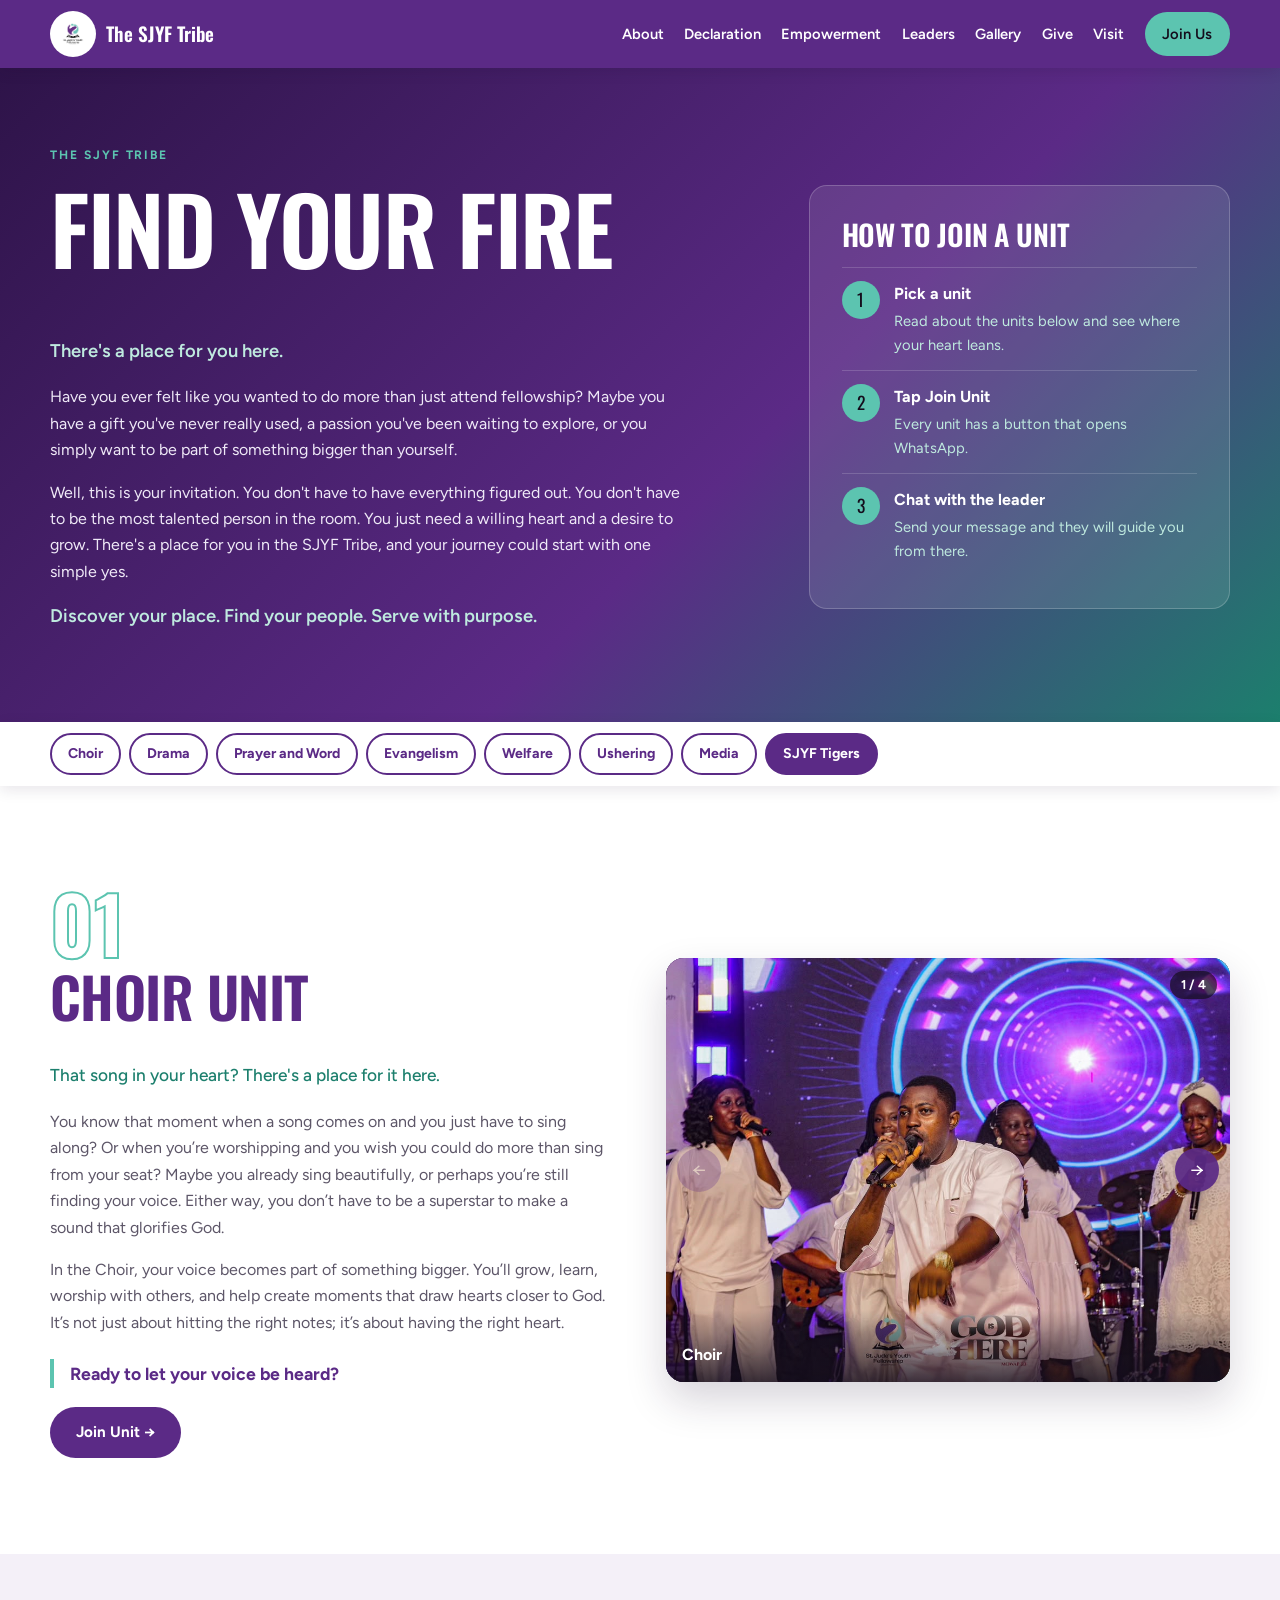
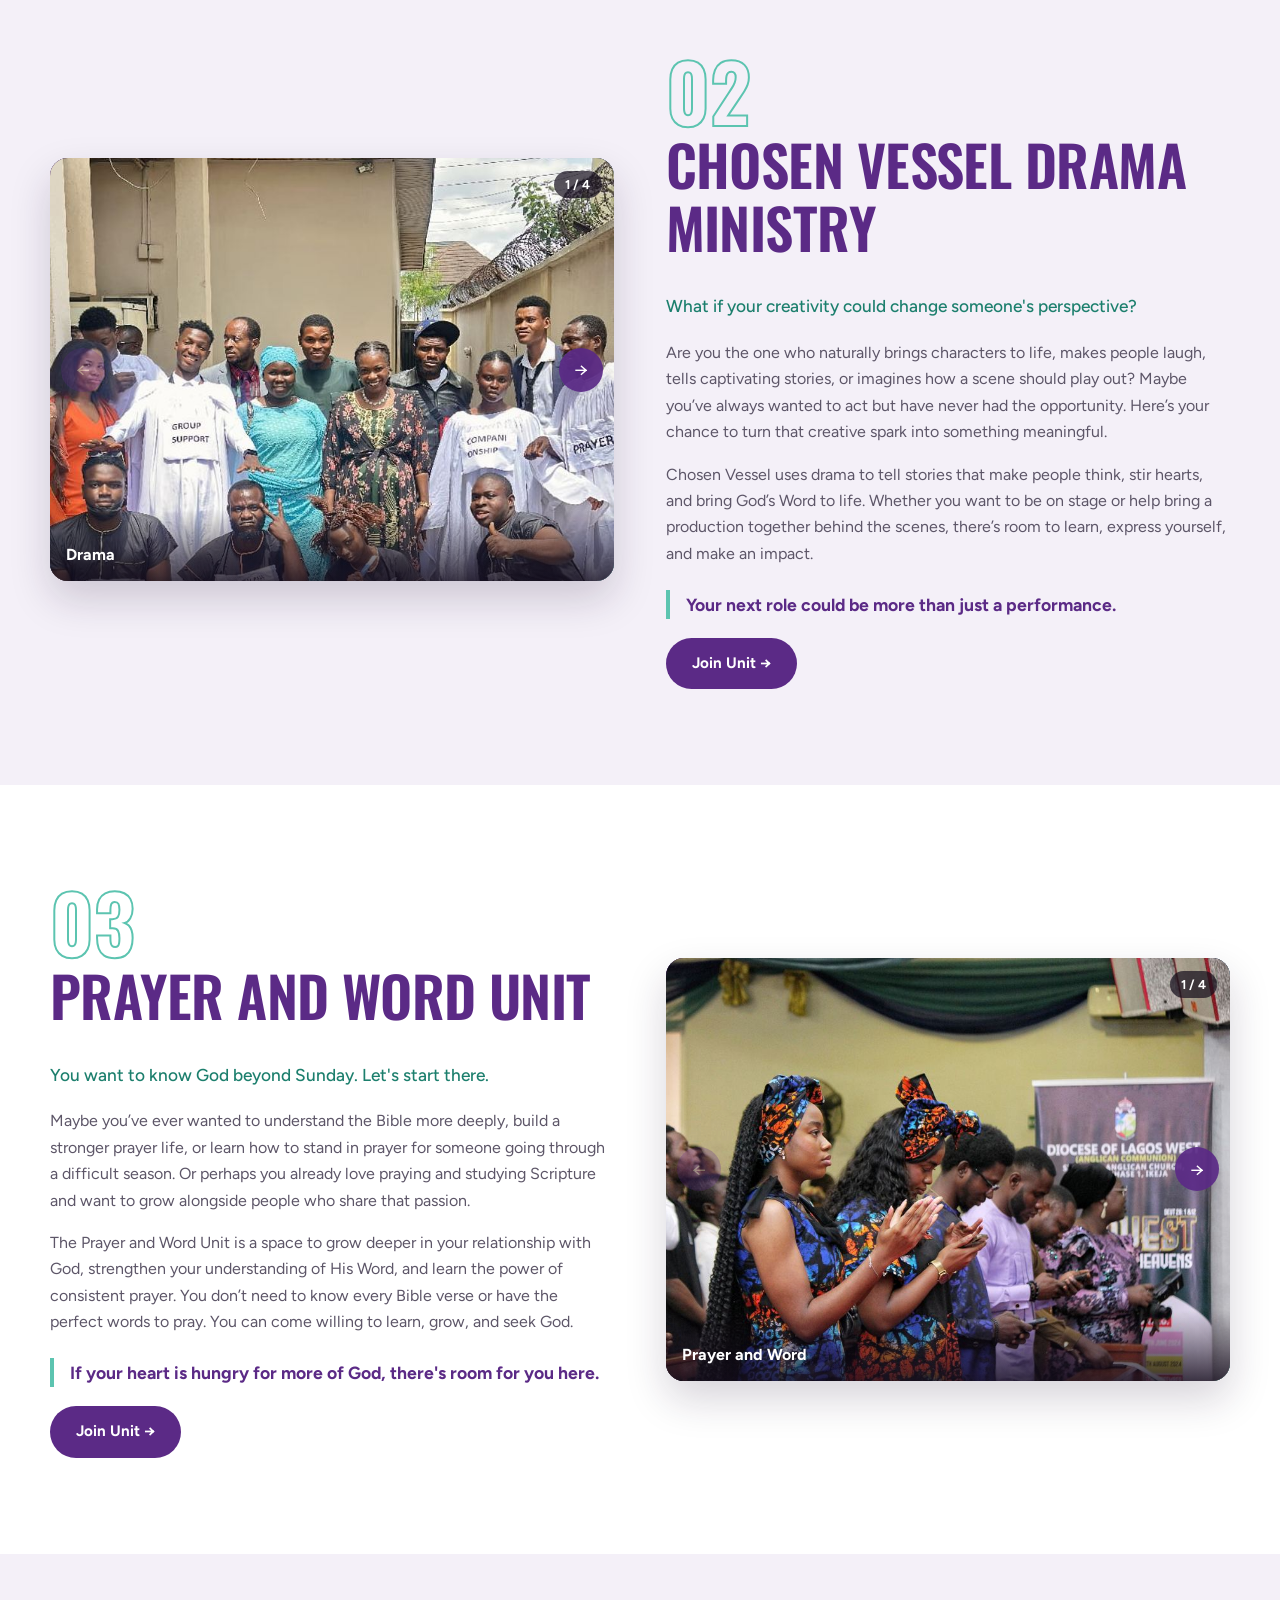
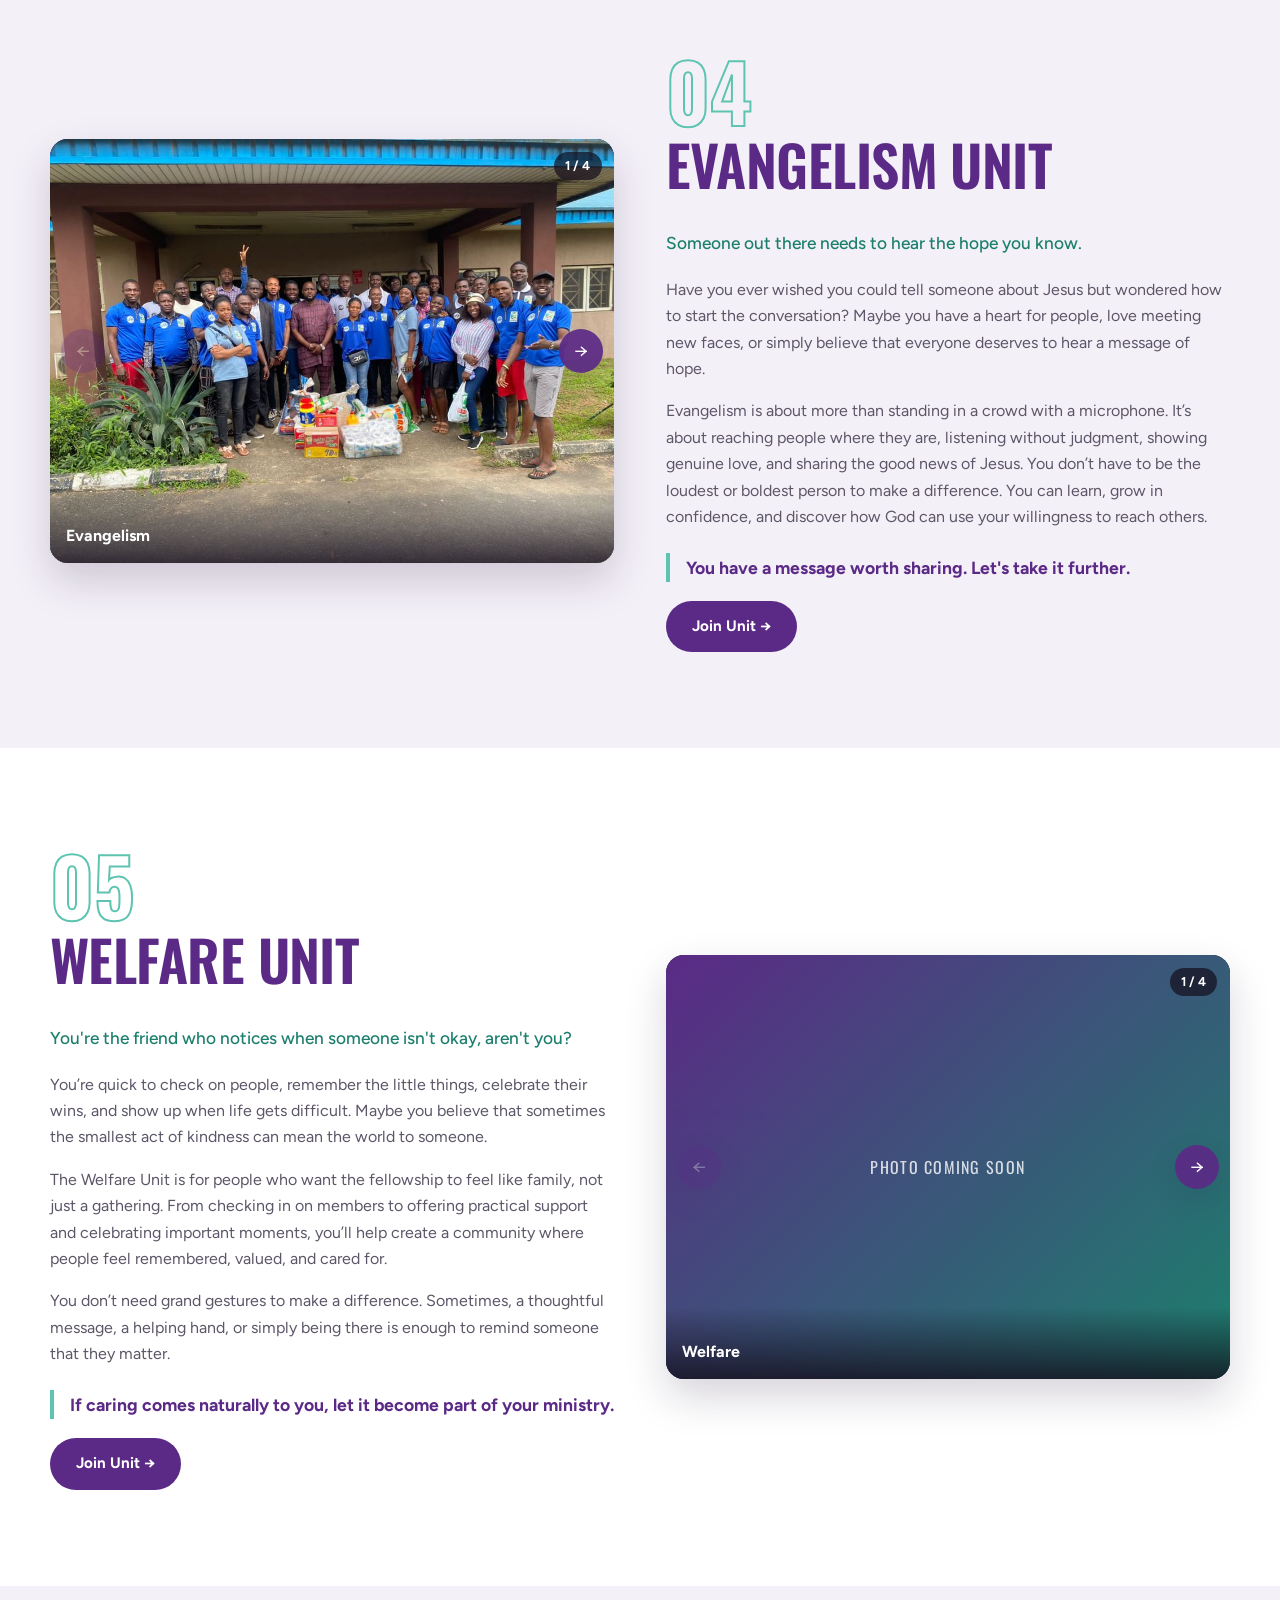
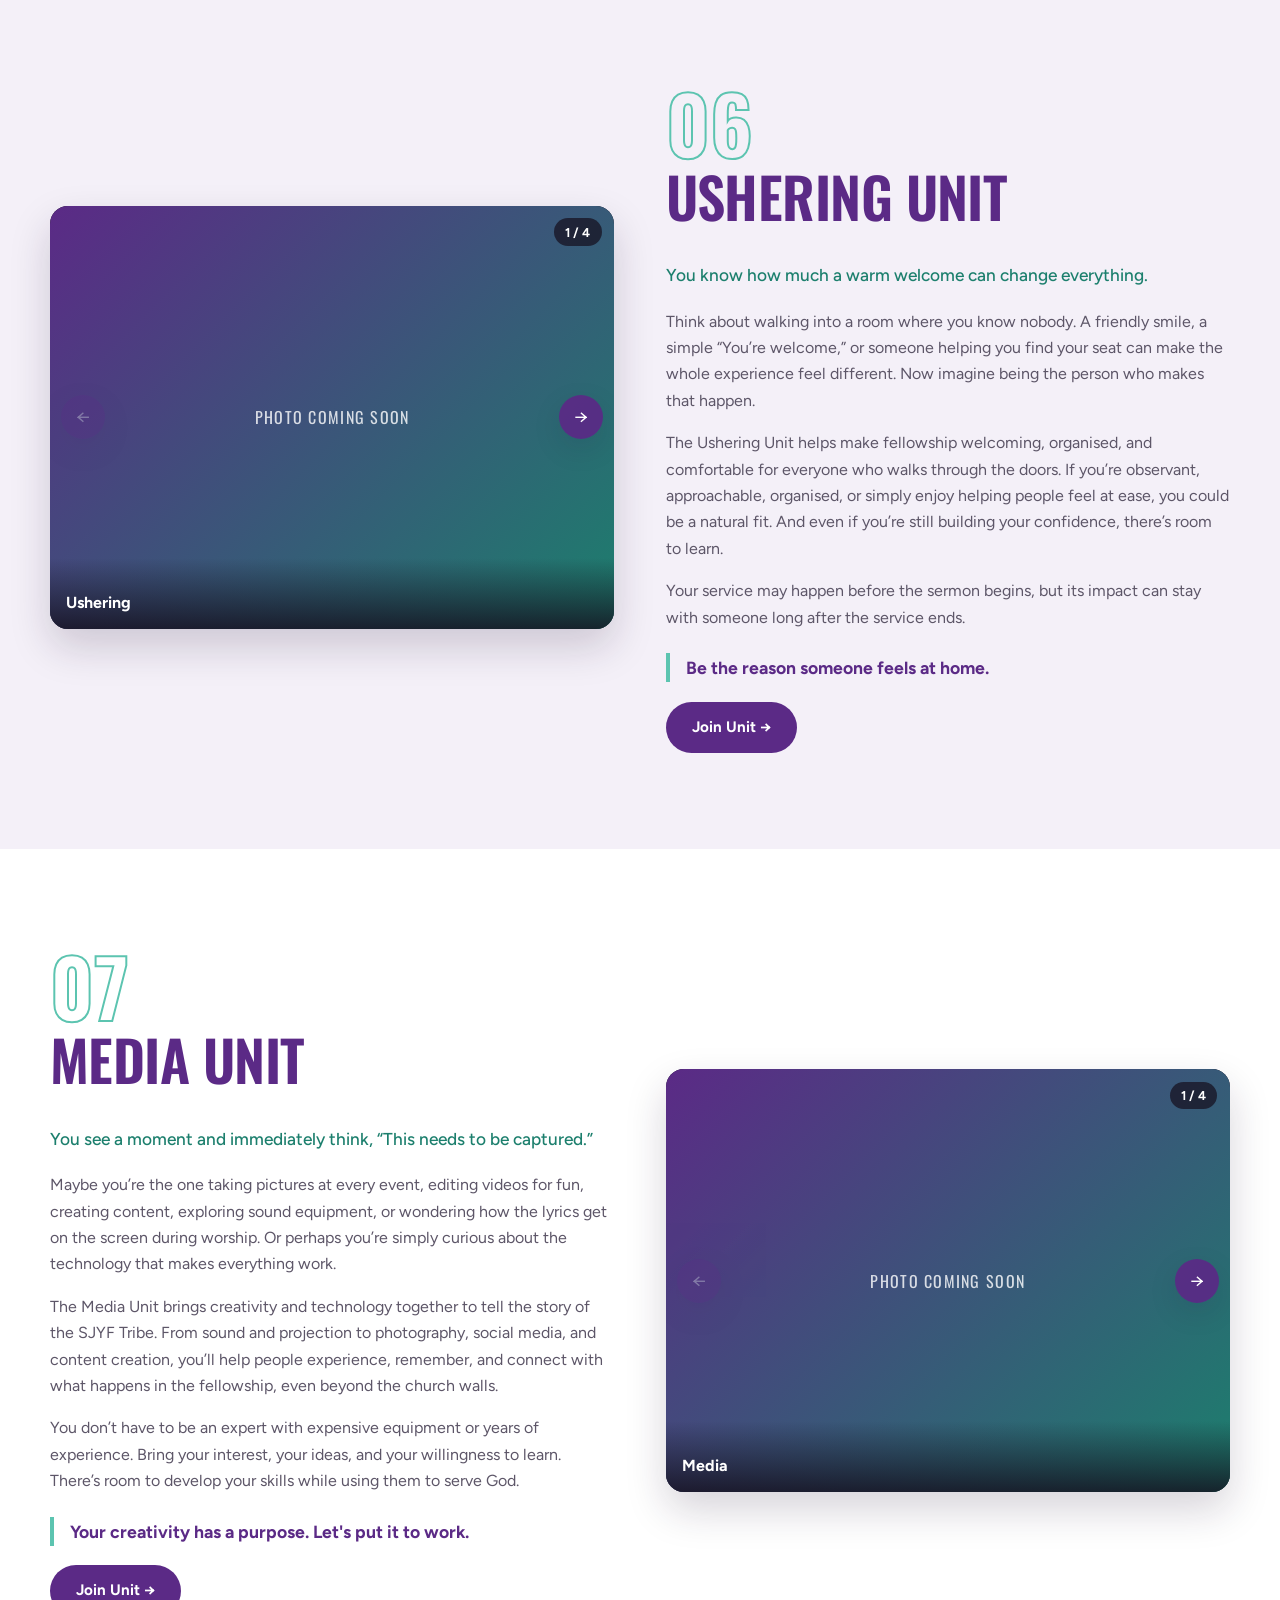
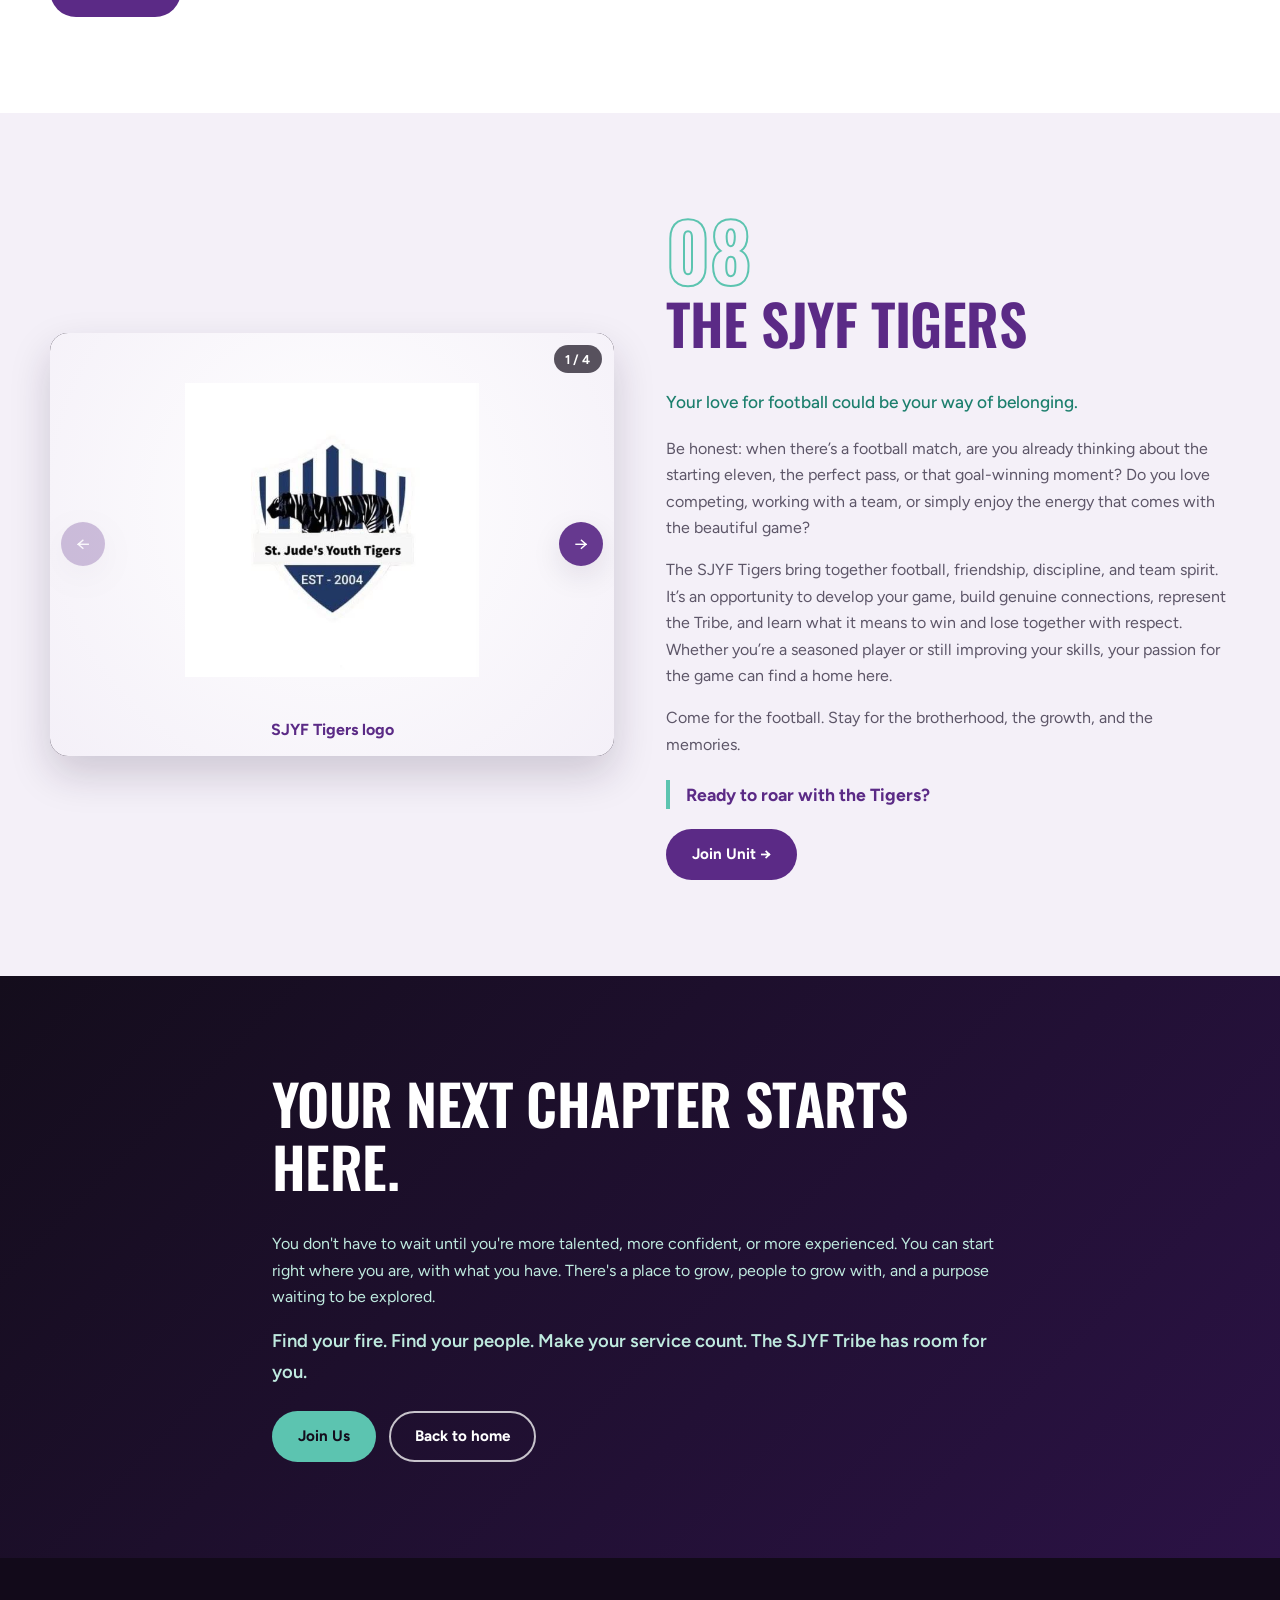
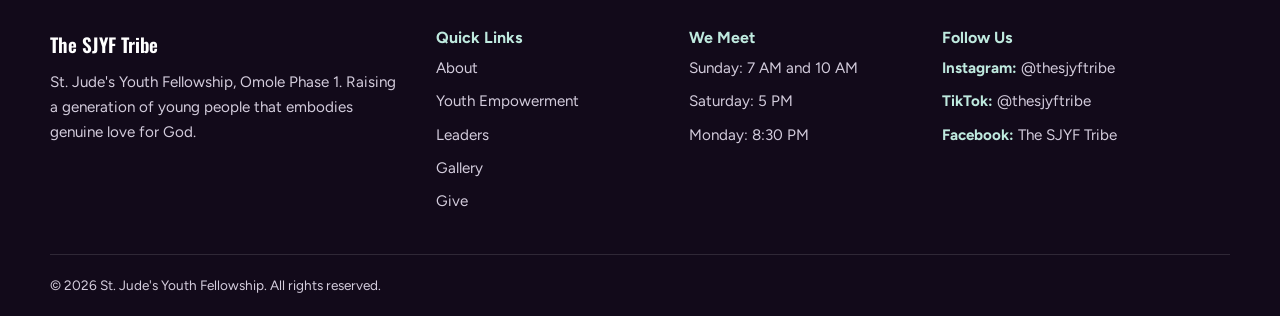
==== commit 8e976761: "updated it and added some new features" ====
--- a/units.html
+++ b/units.html
@@ -185,22 +185,22 @@
           <div class="c-track">
 
             <figure class="stage-slide">
-              <img src="images/choir.jpeg" alt="Choir Unit in action" loading="lazy" decoding="async" onerror="this.remove()">
+              <img src="images/choir white.jpeg" alt="Choir Unit in action" loading="lazy" decoding="async" onerror="this.remove()">
               <figcaption>Choir</figcaption>
             </figure>
 
             <figure class="stage-slide">
-              <img src="images/choir2.jpeg" alt="Choir Unit in action" loading="lazy" decoding="async" onerror="this.remove()">
+              <img src="images/choir band.jpeg" alt="Choir Unit in action" loading="lazy" decoding="async" onerror="this.remove()">
               <figcaption>Choir</figcaption>
             </figure>
 
             <figure class="stage-slide">
-              <img src="images/units/choir-3.jpg" alt="Choir Unit in action" loading="lazy" decoding="async" onerror="this.remove()">
+              <img src="images/choir group.jpeg" alt="Choir Unit in action" loading="lazy" decoding="async" onerror="this.remove()">
               <figcaption>Choir</figcaption>
             </figure>
 
             <figure class="stage-slide">
-              <img src="images/units/choir-4.jpg" alt="Choir Unit in action" loading="lazy" decoding="async" onerror="this.remove()">
+              <img src="images/choir first.jpeg" alt="Choir Unit in action" loading="lazy" decoding="async" onerror="this.remove()">
               <figcaption>Choir</figcaption>
             </figure>
 
@@ -421,22 +421,22 @@
           <div class="c-track">
 
             <figure class="stage-slide">
-              <img src="images/units/evangelism-1.jpg" alt="Evangelism Unit in action" loading="lazy" decoding="async" onerror="this.remove()">
+              <img src="images/outreach-group.jpg" alt="Evangelism Unit in action" loading="lazy" decoding="async" onerror="this.remove()">
               <figcaption>Evangelism</figcaption>
             </figure>
 
             <figure class="stage-slide">
-              <img src="images/units/evangelism-2.jpg" alt="Evangelism Unit in action" loading="lazy" decoding="async" onerror="this.remove()">
+              <img src="images/outreach.jpg" alt="Evangelism Unit in action" loading="lazy" decoding="async" onerror="this.remove()">
               <figcaption>Evangelism</figcaption>
             </figure>
 
             <figure class="stage-slide">
-              <img src="images/units/evangelism-3.jpg" alt="Evangelism Unit in action" loading="lazy" decoding="async" onerror="this.remove()">
+              <img src="images/outreach2.jpg" alt="Evangelism Unit in action" loading="lazy" decoding="async" onerror="this.remove()">
               <figcaption>Evangelism</figcaption>
             </figure>
 
             <figure class="stage-slide">
-              <img src="images/units/evangelism-4.jpg" alt="Evangelism Unit in action" loading="lazy" decoding="async" onerror="this.remove()">
+              <img src="images/outreach3.jpg" alt="Evangelism Unit in action" loading="lazy" decoding="async" onerror="this.remove()">
               <figcaption>Evangelism</figcaption>
             </figure>
 
--- a/css/pages.css
+++ b/css/pages.css
@@ -1,615 +1,153 @@
+/* ========================================
+   pages.css  (link this AFTER style.css in index.html and units.html)
+   Contains: units page, new gallery, shared arrows, small fixes
+======================================== */
 
-/* ========================================
-   PAGES.CSS
-   Link after style.css in index.html and units.html.
+/* ---------- Smooth scrolling on phones (fixes the page feeling stuck) ---------- */
+/* body must not become its own scroll container, or swiping up hangs and sticky bars break */
+body { overflow-x: clip; }
+.hero-strip { backdrop-filter: none; }
 
-   Contains:
-   - Units page
-   - Gallery filters and scrolling rows
-   - Shared carousel arrows
-   - Responsive layouts and small fixes
-======================================== */
+/* ---------- Buttons used on these pages ---------- */
+.btn-purple { background: var(--purple); color: var(--white); }
+.btn-purple:hover { background: var(--green-dark); }
+
+/* ---------- Fix: Youth Empowerment section (matches your HTML class names) ---------- */
+.empowerment-section { position: relative; overflow: hidden; background: var(--tint); }
+.empowerment-icon { display: inline-grid; place-items: center; width: 44px; height: 44px; margin-bottom: .8rem; border-radius: 50%; background: var(--purple); color: var(--white); font-family: var(--font-display); font-size: 1.05rem; }
+
+/* ---------- Shared carousel arrows ---------- */
+.c-arrow { position: absolute; z-index: 5; top: 50%; display: grid; place-items: center; width: 40px; height: 40px; margin-top: -20px; border: 0; border-radius: 50%; background: var(--purple); color: var(--white); font-size: 1.2rem; cursor: pointer; box-shadow: var(--shadow); transition: background .2s, opacity .2s; }
+.c-arrow:hover { background: var(--green-dark); }
+.c-arrow:disabled { opacity: .3; cursor: default; }
+.c-prev { left: 0; }
+.c-next { right: 0; }
+
+/* ---------- Gallery: filters + two scrolling rows ---------- */
+.g-filters { display: flex; flex-wrap: wrap; gap: .5rem; margin-bottom: 1.4rem; }
+.g-filter { min-height: 42px; padding: .4rem 1rem; border: 2px solid var(--purple); border-radius: 999px; background: var(--white); color: var(--purple); font-size: .9rem; font-weight: 700; cursor: pointer; transition: background .2s, color .2s; }
+.g-filter:hover { background: var(--tint); }
+.g-filter[aria-pressed="true"] { background: var(--purple); color: var(--white); }
+
+.gallery-wrap { position: relative; padding-inline: 1.9rem; }
+.gallery-scroller { display: grid; grid-auto-flow: column; grid-template-rows: repeat(2, auto); grid-auto-columns: min(58vw, 230px); gap: .6rem; overflow-x: auto; padding-bottom: .6rem; scroll-snap-type: x mandatory; scroll-behavior: smooth; scrollbar-width: none; overscroll-behavior-x: contain; -webkit-overflow-scrolling: touch; }
+.gallery-scroller::-webkit-scrollbar { display: none; }
+.g-item { position: relative; margin: 0; aspect-ratio: 4 / 3; overflow: hidden; border-radius: 12px; background: linear-gradient(135deg, var(--purple), var(--green-dark)); scroll-snap-align: start; }
+.g-item[hidden] { display: none; }
+.g-item::before { content: "Photo coming soon"; position: absolute; inset: 0; display: grid; place-items: center; padding: 1rem; color: rgba(255,255,255,.8); font-size: .8rem; font-weight: 700; text-align: center; }
+.g-item img { position: absolute; inset: 0; width: 100%; height: 100%; object-fit: cover; object-position: center 30%; transition: transform .5s; }
+.g-item:hover img { transform: scale(1.05); }
+.g-item figcaption { position: absolute; inset: auto 0 0; padding: 1.4rem .7rem .55rem; background: linear-gradient(transparent, rgba(20,13,28,.82)); color: var(--white); font-size: .85rem; font-weight: 700; }
+@media (min-width: 600px) { .gallery-wrap { padding-inline: 2.6rem; } .c-arrow { width: 44px; height: 44px; margin-top: -22px; } }
+@media (min-width: 700px) { .gallery-scroller { grid-auto-columns: 260px; gap: 1rem; } }
+@media (min-width: 1100px) { .gallery-scroller { grid-auto-columns: 290px; } }
+
+/* ---------- Units page: intro ---------- */
+.lead-light { color: var(--mint); font-size: 1.15rem; font-weight: 600; }
+.page-hero { padding: calc(var(--header-h) + clamp(2.5rem, 6vw, 5rem)) 0 clamp(2.5rem, 6vw, 4.5rem); background: linear-gradient(135deg, #2b1245, var(--purple) 60%, var(--green-dark)); color: var(--white); }
+.page-hero h1 { color: var(--white); }
+.page-hero-grid { display: grid; gap: 2rem; align-items: center; }
+.page-hero-grid > * { min-width: 0; }
+.page-hero-text p:not(.hero-eyebrow):not(.lead-light) { max-width: 40rem; color: #efe9f7; }
+.join-steps { padding: clamp(1.25rem, 4vw, 2rem); border: 1px solid rgba(255,255,255,.2); border-radius: var(--radius); background: rgba(255,255,255,.1); }
+.join-steps h2 { margin-bottom: 1rem; color: var(--white); font-size: clamp(1.3rem, 1.1rem + 1vw, 1.8rem); }
+.join-steps ol { margin: 0; padding: 0; list-style: none; }
+.join-steps li { display: flex; gap: .9rem; padding: .8rem 0; border-top: 1px solid rgba(255,255,255,.16); }
+.join-steps li > span { display: grid; flex: 0 0 38px; place-items: center; width: 38px; height: 38px; border-radius: 50%; background: var(--green); color: var(--ink); font-family: var(--font-display); font-size: 1.1rem; }
+.join-steps strong { color: var(--white); }
+.join-steps p { margin: .1rem 0 0; color: var(--mint); font-size: .92rem; }
+@media (min-width: 900px) { .page-hero-grid { grid-template-columns: 1.25fr .75fr; gap: 3.5rem; } }
+
+/* ---------- Units page: sticky jump bar ---------- */
+.unit-nav { position: sticky; top: var(--header-h); z-index: 50; background: var(--white); box-shadow: 0 4px 14px rgba(32,14,48,.1); }
+.unit-nav-list { display: flex; gap: .5rem; overflow-x: auto; padding-block: .7rem; scrollbar-width: none; }
+.unit-nav-list::-webkit-scrollbar { display: none; }
+.unit-nav a { flex: none; padding: .45rem 1rem; border: 2px solid var(--purple); border-radius: 999px; color: var(--purple); font-size: .88rem; font-weight: 700; text-decoration: none; white-space: nowrap; transition: background .2s, color .2s; }
+.unit-nav a:hover, .unit-nav a.active { background: var(--purple); color: var(--white); }
+
+/* ---------- Units page: each unit ---------- */
+.unit-section { scroll-margin-top: calc(var(--header-h) + 60px); }
+.unit-layout { display: grid; gap: clamp(1.5rem, 4vw, 4rem); align-items: center; }
+.unit-layout > * { min-width: 0; }
+@media (min-width: 900px) {
+  .unit-layout { grid-template-columns: 1fr 1fr; }
+  .unit-layout.flip .stage { order: -1; }
+}
+.unit-num { display: block; margin-bottom: .2rem; color: transparent; font-family: var(--font-display); font-size: clamp(3rem, 2rem + 5vw, 5rem); font-weight: 700; line-height: 1; -webkit-text-stroke: 2px var(--green); }
+.unit-info .lead { margin-bottom: 1.2rem; }
+.unit-body p { color: var(--muted); }
+.close-line { margin: 1.4rem 0 1.2rem; padding-left: 1rem; border-left: 4px solid var(--green); color: var(--purple); font-size: 1.1rem; font-weight: 700; }
+
+/* the photo stage: one big photo at a time */
+.stage { position: relative; overflow: hidden; border-radius: var(--radius); background: var(--ink); box-shadow: 0 18px 40px rgba(32,14,48,.18); }
+.stage .c-track { display: flex; overflow-x: auto; overflow-y: hidden; scroll-snap-type: x mandatory; scroll-behavior: smooth; scrollbar-width: none; overscroll-behavior-x: contain; -webkit-overflow-scrolling: touch; }
+.stage .c-track::-webkit-scrollbar { display: none; }
+.stage-slide { position: relative; flex: 0 0 100%; margin: 0; aspect-ratio: 4 / 3; background: linear-gradient(135deg, var(--purple), var(--green-dark)); scroll-snap-align: center; }
+.stage-slide::before { content: "Photo coming soon"; position: absolute; inset: 0; display: grid; place-items: center; color: rgba(255,255,255,.8); font-family: var(--font-display); font-size: 1rem; letter-spacing: .08em; text-transform: uppercase; }
+.stage-slide img { position: absolute; inset: 0; width: 100%; height: 100%; object-fit: cover; object-position: center 30%; }
+.stage-slide figcaption { position: absolute; inset: auto 0 0; padding: 2rem 1rem .8rem; background: linear-gradient(transparent, rgba(20,13,28,.8)); color: var(--white); font-weight: 700; }
+
+/* logo slide (for example the Tigers logo): shown whole, centred, never cropped */
+.stage-slide.logo-slide { background: radial-gradient(circle at 50% 40%, var(--white), var(--tint)); }
+.stage-slide.logo-slide::before { display: none; }
+.stage-slide.logo-slide img { object-fit: contain; object-position: center; padding: 9% 9% 14%; }
+.stage-slide.logo-slide figcaption { background: none; color: var(--purple); text-align: center; }
+
+.stage .c-prev { left: .7rem; }
+.stage .c-next { right: .7rem; }
+.stage .c-arrow { background: rgba(91,42,134,.92); }
+.stage .c-arrow:hover { background: var(--green-dark); }
+.stage-count { position: absolute; z-index: 4; top: .8rem; right: .8rem; padding: .2rem .7rem; border-radius: 999px; background: rgba(20,13,28,.7); color: var(--white); font-size: .8rem; font-weight: 700; }
+
+/* ---------- Units page: closing section ---------- */
+.cta-section { background: linear-gradient(135deg, var(--ink), #2b1245); color: var(--mint); }
+.cta-section h2 { color: var(--white); }
+.cta-end { max-width: 46rem; }
+.cta-end p { color: var(--mint); }
+.cta-end .btn-row { margin-top: 1.5rem; }
 
 
 /* ========================================
-   1. GLOBAL FIXES
+   Phone layout: boxes side by side (two per row)
+   Text uses clamp() so it is never too small or too big.
+   The hero section is not touched.
 ======================================== */
+@media (max-width: 599px) {
 
-/* Improve horizontal overflow handling on phones. */
-body {
-  overflow-x: clip;
-}
+  /* Give and Support, This Week, any .grid-3 of cards */
+  .grid-3 { grid-template-columns: repeat(2, minmax(0, 1fr)); gap: .75rem; }
+  .grid-3 > .card:last-child:nth-child(odd) { grid-column: 1 / -1; }
 
-.hero-strip {
-  backdrop-filter: none;
-}
+  .card { padding: 1rem .9rem; }
+  .card h3 { font-size: clamp(1rem, 4.2vw, 1.2rem); }
+  .card p { font-size: clamp(.82rem, 3.6vw, .95rem); line-height: 1.5; }
 
+  /* Connect With Us: Call | Instagram, Email (full width), TikTok | Facebook */
+  .contact-card { padding: 1rem .9rem; }
+  .contact-card strong { font-size: clamp(1rem, 4.2vw, 1.2rem); line-height: 1.2; }
+  .contact-card span { font-size: clamp(.82rem, 3.5vw, .95rem); }
+  .contact-card:nth-child(1) { order: 1; }
+  .contact-card:nth-child(3) { order: 2; }
+  .contact-card:nth-child(2) { order: 3; grid-column: 1 / -1; }
+  .contact-card:nth-child(4) { order: 4; }
+  .contact-card:nth-child(5) { order: 5; }
 
-/* ========================================
-   2. PAGE BUTTONS
-======================================== */
+  /* Youth Empowerment: Discover | Develop, Serve (full width) */
+  .empowerment-cards { grid-template-columns: repeat(2, minmax(0, 1fr)); gap: .75rem; }
+  .empowerment-cards > .empowerment-card:last-child:nth-child(odd) { grid-column: 1 / -1; }
+  .empowerment-card { padding: 1rem .9rem; }
+  .empowerment-card h3 { font-size: clamp(1rem, 4.2vw, 1.2rem); }
+  .empowerment-card p { margin-bottom: 0; font-size: clamp(.82rem, 3.6vw, .95rem); line-height: 1.5; }
+  .empowerment-icon { width: 38px; height: 38px; margin-bottom: .6rem; font-size: .95rem; }
 
-.btn-purple {
-  background: var(--purple);
-  color: var(--white);
-}
+  /* About: Our Motto | Our Life Together */
+  .pillars { grid-template-columns: repeat(2, minmax(0, 1fr)); gap: .9rem; }
+  .pillars > div { padding-left: .8rem; }
+  .pillars h3 { font-size: clamp(.95rem, 4vw, 1.1rem); }
+  .pillars p { font-size: clamp(.82rem, 3.5vw, .95rem); line-height: 1.5; }
 
-.btn-purple:hover {
-  background: var(--green-dark);
-}
-
-
-/* ========================================
-   3. YOUTH EMPOWERMENT
-======================================== */
-
-.empowerment-section {
-  position: relative;
-  overflow: hidden;
-  background: var(--tint);
-}
-
-.empowerment-icon {
-  display: inline-grid;
-  place-items: center;
-  width: 44px;
-  height: 44px;
-  margin-bottom: 0.8rem;
-  border-radius: 50%;
-  background: var(--purple);
-  color: var(--white);
-  font-family: var(--font-display);
-  font-size: 1.05rem;
-}
-
-
-/* ========================================
-   4. SHARED CAROUSEL ARROWS
-======================================== */
-
-.c-arrow {
-  position: absolute;
-  z-index: 5;
-  top: 50%;
-  display: grid;
-  place-items: center;
-  width: 40px;
-  height: 40px;
-  margin-top: -20px;
-  border: 0;
-  border-radius: 50%;
-  background: var(--purple);
-  color: var(--white);
-  font-size: 1.2rem;
-  cursor: pointer;
-  box-shadow: var(--shadow);
-  transition: background 0.2s, opacity 0.2s;
-}
-
-.c-arrow:hover {
-  background: var(--green-dark);
-}
-
-.c-arrow:disabled {
-  opacity: 0.3;
-  cursor: default;
-}
-
-.c-prev {
-  left: 0;
-}
-
-.c-next {
-  right: 0;
-}
-
-
-/* ========================================
-   5. GALLERY FILTERS AND SCROLLER
-======================================== */
-
-.g-filters {
-  display: flex;
-  flex-wrap: wrap;
-  gap: 0.5rem;
-  margin-bottom: 1.4rem;
-}
-
-.g-filter {
-  min-height: 42px;
-  padding: 0.4rem 1rem;
-  border: 2px solid var(--purple);
-  border-radius: 999px;
-  background: var(--white);
-  color: var(--purple);
-  font-size: 0.9rem;
-  font-weight: 700;
-  cursor: pointer;
-  transition: background 0.2s, color 0.2s;
-}
-
-.g-filter:hover {
-  background: var(--tint);
-}
-
-.g-filter[aria-pressed="true"] {
-  background: var(--purple);
-  color: var(--white);
-}
-
-.gallery-wrap {
-  position: relative;
-  padding-inline: 1.9rem;
-}
-
-.gallery-scroller {
-  display: grid;
-  grid-auto-flow: column;
-  grid-template-rows: repeat(2, auto);
-  grid-auto-columns: min(58vw, 230px);
-  gap: 0.6rem;
-  overflow-x: auto;
-  padding-bottom: 0.6rem;
-  scroll-snap-type: x mandatory;
-  scroll-behavior: smooth;
-  scrollbar-width: none;
-  overscroll-behavior-x: contain;
-  -webkit-overflow-scrolling: touch;
-}
-
-.gallery-scroller::-webkit-scrollbar {
-  display: none;
-}
-
-.g-item {
-  position: relative;
-  margin: 0;
-  aspect-ratio: 4 / 3;
-  overflow: hidden;
-  border-radius: 12px;
-  background: linear-gradient(
-    135deg,
-    var(--purple),
-    var(--green-dark)
-  );
-  scroll-snap-align: start;
-}
-
-.g-item[hidden] {
-  display: none;
-}
-
-.g-item::before {
-  content: "Photo coming soon";
-  position: absolute;
-  inset: 0;
-  display: grid;
-  place-items: center;
-  padding: 1rem;
-  color: rgba(255, 255, 255, 0.8);
-  font-size: 0.8rem;
-  font-weight: 700;
-  text-align: center;
-}
-
-.g-item img {
-  position: absolute;
-  inset: 0;
-  width: 100%;
-  height: 100%;
-  object-fit: cover;
-  object-position: center 30%;
-  transition: transform 0.5s;
-}
-
-.g-item:hover img {
-  transform: scale(1.05);
-}
-
-.g-item figcaption {
-  position: absolute;
-  inset: auto 0 0;
-  padding: 1.4rem 0.7rem 0.55rem;
-  background: linear-gradient(
-    transparent,
-    rgba(20, 13, 28, 0.82)
-  );
-  color: var(--white);
-  font-size: 0.85rem;
-  font-weight: 700;
-}
-
-
-/* ========================================
-   6. UNITS PAGE INTRODUCTION
-======================================== */
-
-.lead-light {
-  color: var(--mint);
-  font-size: 1.15rem;
-  font-weight: 600;
-}
-
-.page-hero {
-  padding:
-    calc(var(--header-h) + clamp(2.5rem, 6vw, 5rem))
-    0
-    clamp(2.5rem, 6vw, 4.5rem);
-  background: linear-gradient(
-    135deg,
-    #2b1245,
-    var(--purple) 60%,
-    var(--green-dark)
-  );
-  color: var(--white);
-}
-
-.page-hero h1 {
-  color: var(--white);
-}
-
-.page-hero-grid {
-  display: grid;
-  gap: 2rem;
-  align-items: center;
-}
-
-.page-hero-grid > * {
-  min-width: 0;
-}
-
-.page-hero-text p:not(.hero-eyebrow):not(.lead-light) {
-  max-width: 40rem;
-  color: #efe9f7;
-}
-
-.join-steps {
-  padding: clamp(1.25rem, 4vw, 2rem);
-  border: 1px solid rgba(255, 255, 255, 0.2);
-  border-radius: var(--radius);
-  background: rgba(255, 255, 255, 0.1);
-}
-
-.join-steps h2 {
-  margin-bottom: 1rem;
-  color: var(--white);
-  font-size: clamp(1.3rem, 1.1rem + 1vw, 1.8rem);
-}
-
-.join-steps ol {
-  margin: 0;
-  padding: 0;
-  list-style: none;
-}
-
-.join-steps li {
-  display: flex;
-  gap: 0.9rem;
-  padding: 0.8rem 0;
-  border-top: 1px solid rgba(255, 255, 255, 0.16);
-}
-
-.join-steps li > span {
-  display: grid;
-  flex: 0 0 38px;
-  place-items: center;
-  width: 38px;
-  height: 38px;
-  border-radius: 50%;
-  background: var(--green);
-  color: var(--ink);
-  font-family: var(--font-display);
-  font-size: 1.1rem;
-}
-
-.join-steps strong {
-  color: var(--white);
-}
-
-.join-steps p {
-  margin: 0.1rem 0 0;
-  color: var(--mint);
-  font-size: 0.92rem;
-}
-
-
-/* ========================================
-   7. STICKY UNIT NAVIGATION
-======================================== */
-
-.unit-nav {
-  position: sticky;
-  top: var(--header-h);
-  z-index: 50;
-  background: var(--white);
-  box-shadow: 0 4px 14px rgba(32, 14, 48, 0.1);
-}
-
-.unit-nav-list {
-  display: flex;
-  gap: 0.5rem;
-  overflow-x: auto;
-  padding-block: 0.7rem;
-  scrollbar-width: none;
-}
-
-.unit-nav-list::-webkit-scrollbar {
-  display: none;
-}
-
-.unit-nav a {
-  flex: none;
-  padding: 0.45rem 1rem;
-  border: 2px solid var(--purple);
-  border-radius: 999px;
-  color: var(--purple);
-  font-size: 0.88rem;
-  font-weight: 700;
-  text-decoration: none;
-  white-space: nowrap;
-  transition: background 0.2s, color 0.2s;
-}
-
-.unit-nav a:hover,
-.unit-nav a.active {
-  background: var(--purple);
-  color: var(--white);
-}
-
-
-/* ========================================
-   8. UNIT SECTIONS
-======================================== */
-
-.unit-section {
-  scroll-margin-top: calc(var(--header-h) + 60px);
-}
-
-.unit-layout {
-  display: grid;
-  gap: clamp(1.5rem, 4vw, 4rem);
-  align-items: center;
-}
-
-.unit-layout > * {
-  min-width: 0;
-}
-
-.unit-num {
-  display: block;
-  margin-bottom: 0.2rem;
-  color: transparent;
-  font-family: var(--font-display);
-  font-size: clamp(3rem, 2rem + 5vw, 5rem);
-  font-weight: 700;
-  line-height: 1;
-  -webkit-text-stroke: 2px var(--green);
-}
-
-.unit-info .lead {
-  margin-bottom: 1.2rem;
-}
-
-.unit-body p {
-  color: var(--muted);
-}
-
-.close-line {
-  margin: 1.4rem 0 1.2rem;
-  padding-left: 1rem;
-  border-left: 4px solid var(--green);
-  color: var(--purple);
-  font-size: 1.1rem;
-  font-weight: 700;
-}
-
-
-/* ========================================
-   9. UNIT PHOTO CAROUSEL
-======================================== */
-
-/* Displays one large photo at a time. */
-
-.stage {
-  position: relative;
-  overflow: hidden;
-  border-radius: var(--radius);
-  background: var(--ink);
-  box-shadow: 0 18px 40px rgba(32, 14, 48, 0.18);
-}
-
-.stage .c-track {
-  display: flex;
-  overflow-x: auto;
-  overflow-y: hidden;
-  scroll-snap-type: x mandatory;
-  scroll-behavior: smooth;
-  scrollbar-width: none;
-  overscroll-behavior-x: contain;
-  -webkit-overflow-scrolling: touch;
-}
-
-.stage .c-track::-webkit-scrollbar {
-  display: none;
-}
-
-.stage-slide {
-  position: relative;
-  flex: 0 0 100%;
-  margin: 0;
-  aspect-ratio: 4 / 3;
-  background: linear-gradient(
-    135deg,
-    var(--purple),
-    var(--green-dark)
-  );
-  scroll-snap-align: center;
-}
-
-.stage-slide::before {
-  content: "Photo coming soon";
-  position: absolute;
-  inset: 0;
-  display: grid;
-  place-items: center;
-  color: rgba(255, 255, 255, 0.8);
-  font-family: var(--font-display);
-  font-size: 1rem;
-  letter-spacing: 0.08em;
-  text-transform: uppercase;
-}
-
-.stage-slide img {
-  position: absolute;
-  inset: 0;
-  width: 100%;
-  height: 100%;
-  object-fit: cover;
-  object-position: center 30%;
-}
-
-.stage-slide figcaption {
-  position: absolute;
-  inset: auto 0 0;
-  padding: 2rem 1rem 0.8rem;
-  background: linear-gradient(
-    transparent,
-    rgba(20, 13, 28, 0.8)
-  );
-  color: var(--white);
-  font-weight: 700;
-}
-
-
-/* Logo slides: show the entire logo without cropping. */
-
-.stage-slide.logo-slide {
-  background: radial-gradient(
-    circle at 50% 40%,
-    var(--white),
-    var(--tint)
-  );
-}
-
-.stage-slide.logo-slide::before {
-  display: none;
-}
-
-.stage-slide.logo-slide img {
-  object-fit: contain;
-  object-position: center;
-  padding: 9% 9% 14%;
-}
-
-.stage-slide.logo-slide figcaption {
-  background: none;
-  color: var(--purple);
-  text-align: center;
-}
-
-
-/* Carousel arrows and photo counter. */
-
-.stage .c-prev {
-  left: 0.7rem;
-}
-
-.stage .c-next {
-  right: 0.7rem;
-}
-
-.stage .c-arrow {
-  background: rgba(91, 42, 134, 0.92);
-}
-
-.stage .c-arrow:hover {
-  background: var(--green-dark);
-}
-
-.stage-count {
-  position: absolute;
-  z-index: 4;
-  top: 0.8rem;
-  right: 0.8rem;
-  padding: 0.2rem 0.7rem;
-  border-radius: 999px;
-  background: rgba(20, 13, 28, 0.7);
-  color: var(--white);
-  font-size: 0.8rem;
-  font-weight: 700;
-}
-
-
-/* ========================================
-   10. UNITS CALL-TO-ACTION
-======================================== */
-
-.cta-section {
-  background: linear-gradient(
-    135deg,
-    var(--ink),
-    #2b1245
-  );
-  color: var(--mint);
-}
-
-.cta-section h2 {
-  color: var(--white);
-}
-
-.cta-end {
-  max-width: 46rem;
-}
-
-.cta-end p {
-  color: var(--mint);
-}
-
-.cta-end .btn-row {
-  margin-top: 1.5rem;
-}
-
-
-/* ========================================
-   11. RESPONSIVE DESIGN
-======================================== */
-
-@media (min-width: 600px) {
-  .gallery-wrap {
-    padding-inline: 2.6rem;
-  }
-
-  .c-arrow {
-    width: 44px;
-    height: 44px;
-    margin-top: -22px;
-  }
-}
-
-@media (min-width: 700px) {
-  .gallery-scroller {
-    grid-auto-columns: 260px;
-    gap: 1rem;
-  }
-}
-
-@media (min-width: 900px) {
-  .page-hero-grid {
-    grid-template-columns: 1.25fr 0.75fr;
-    gap: 3.5rem;
-  }
-
-  .unit-layout {
-    grid-template-columns: 1fr 1fr;
-  }
-
-  .unit-layout.flip .stage {
-    order: -1;
-  }
-}
-
-@media (min-width: 1100px) {
-  .gallery-scroller {
-    grid-auto-columns: 290px;
-  }
-}
+  /* Visit: label and details side by side */
+  .info-list li { flex-direction: row; gap: .9rem; }
+  .info-list strong { flex: 0 0 4.8rem; font-size: .95rem; }
+  .info-list span { font-size: clamp(.85rem, 3.6vw, .95rem); }
+}
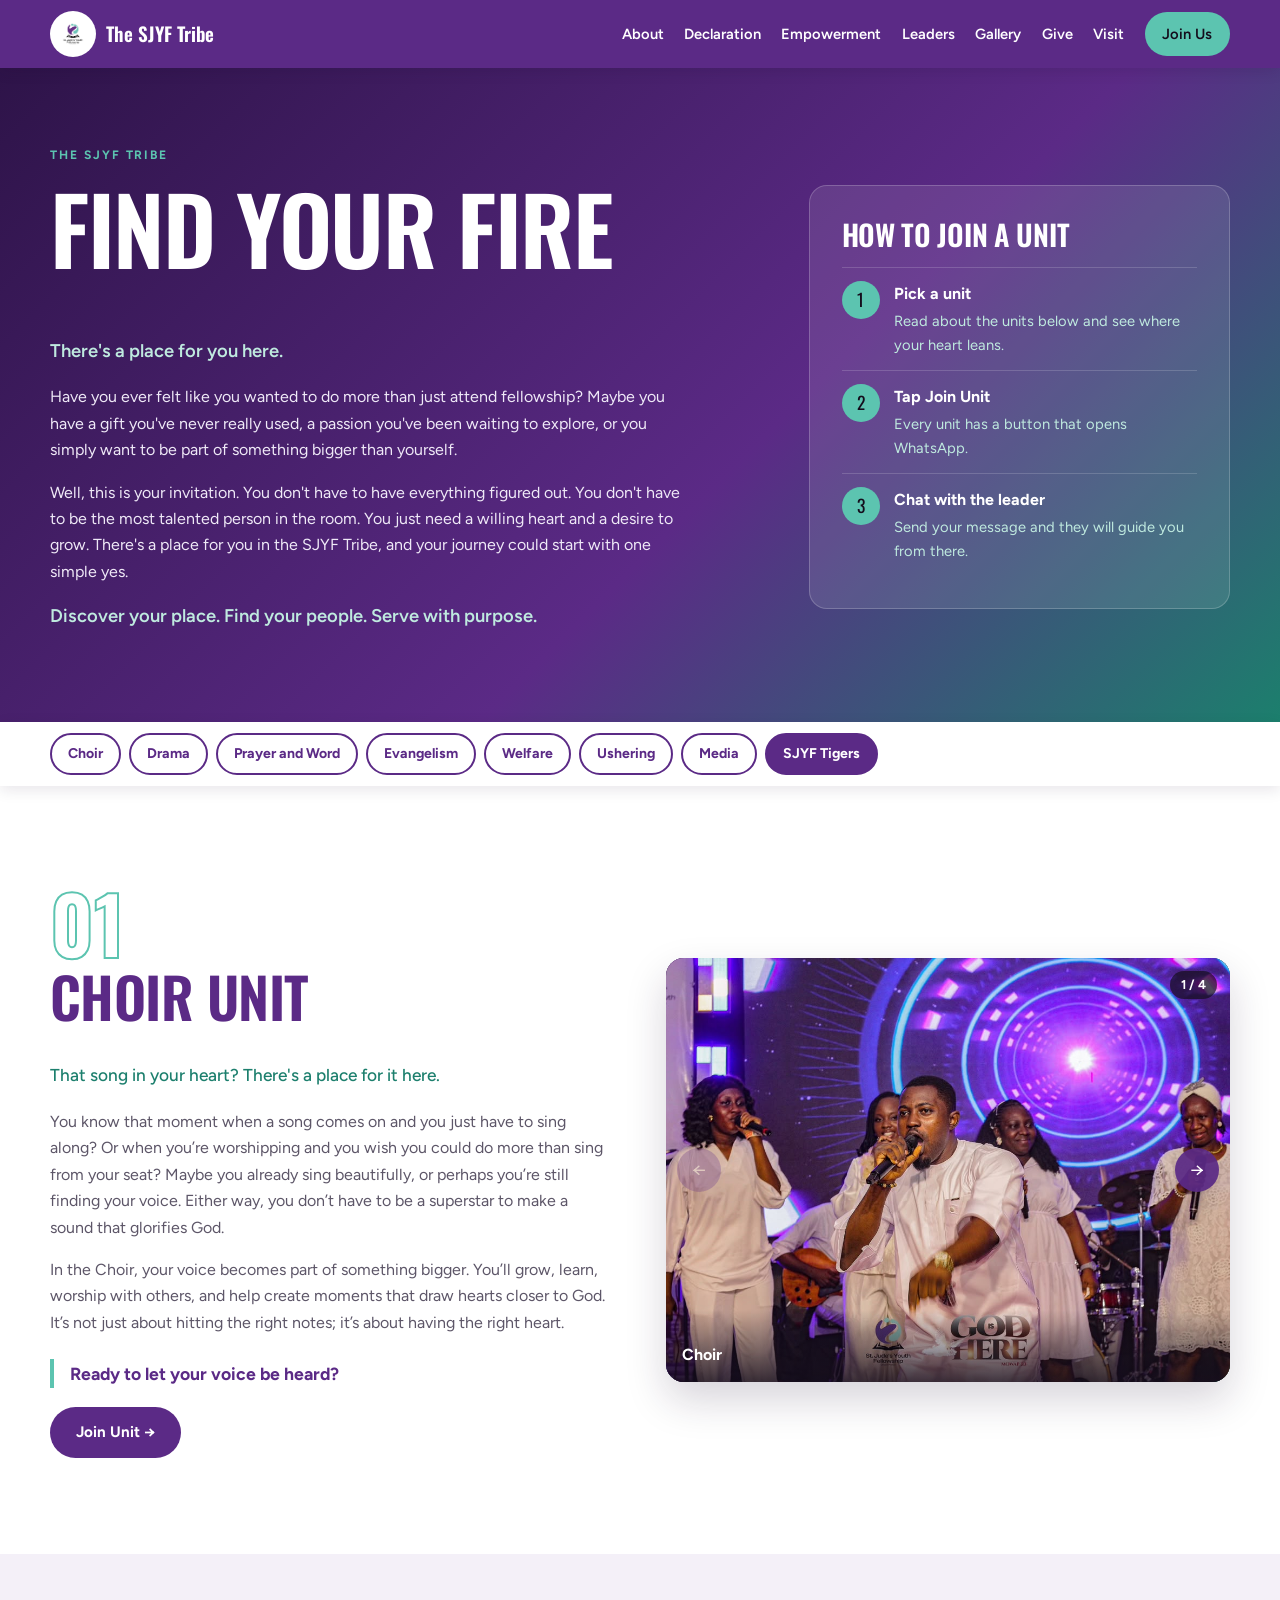
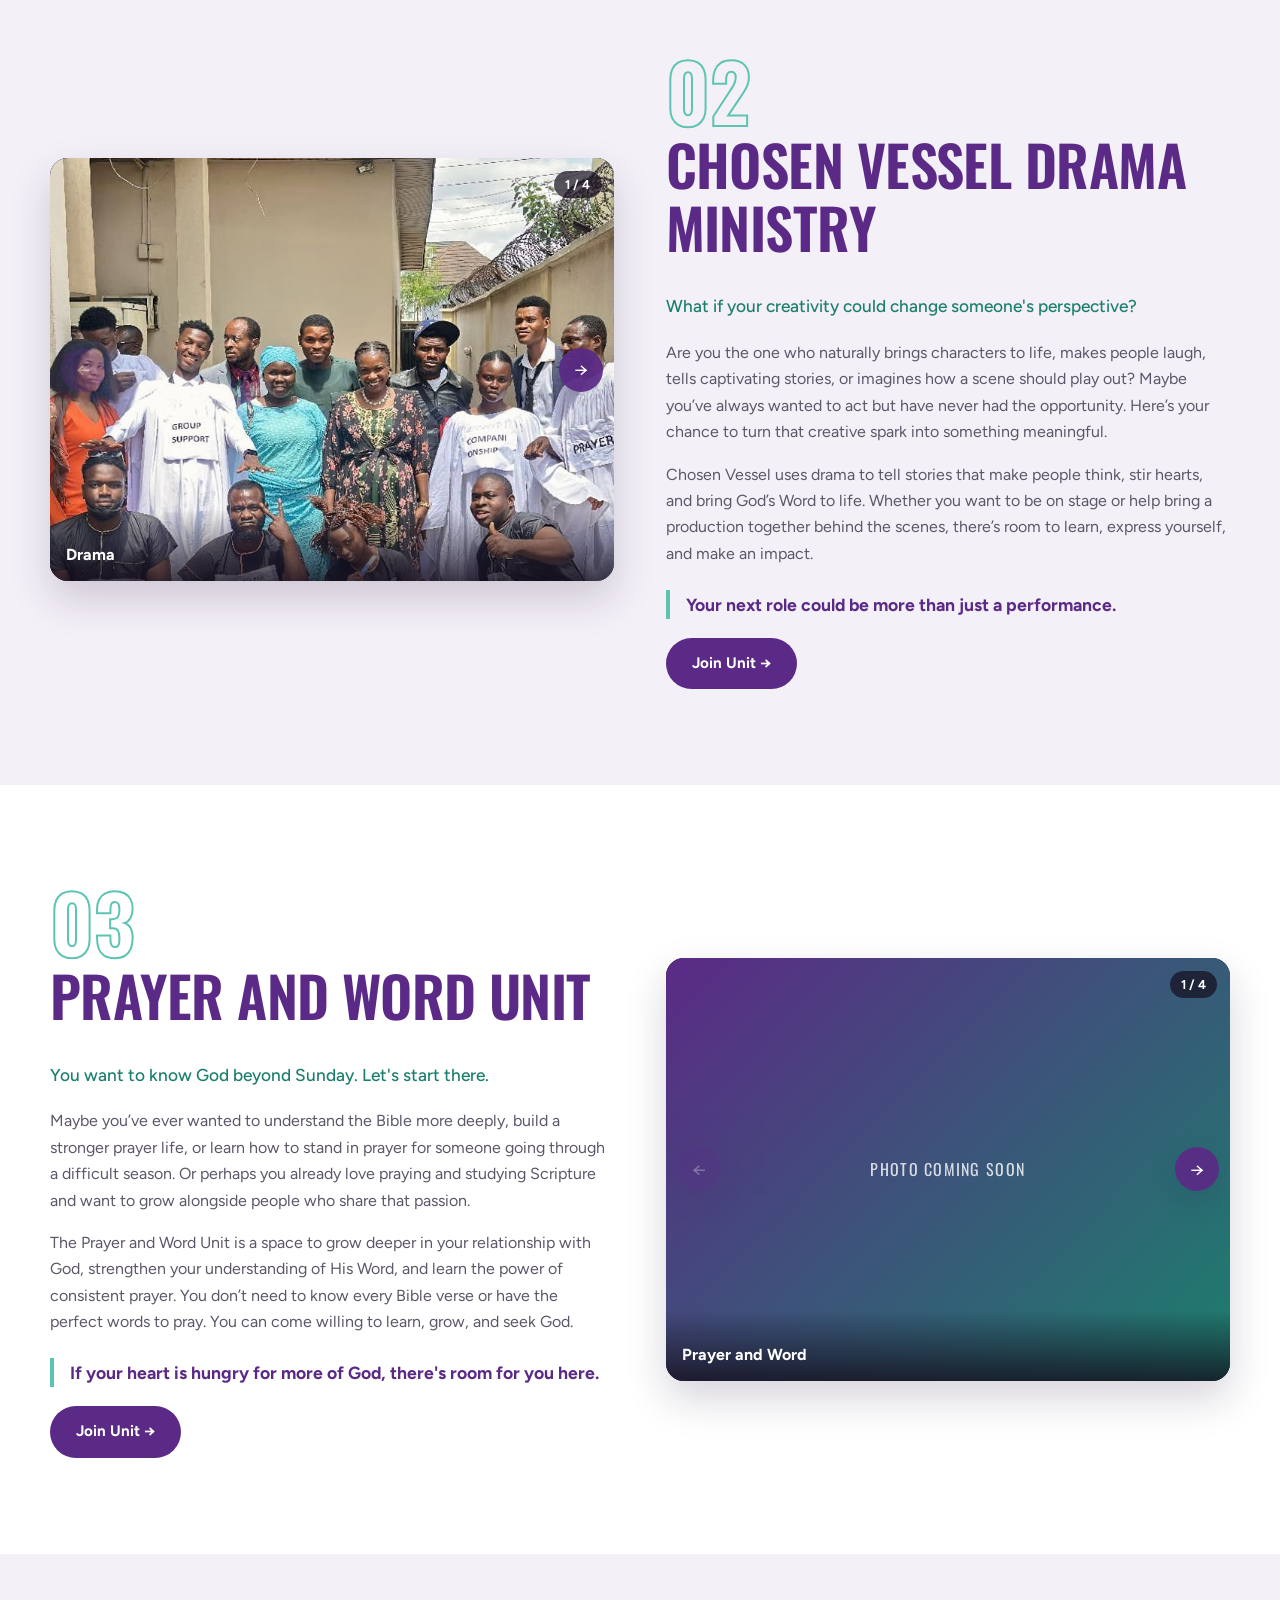
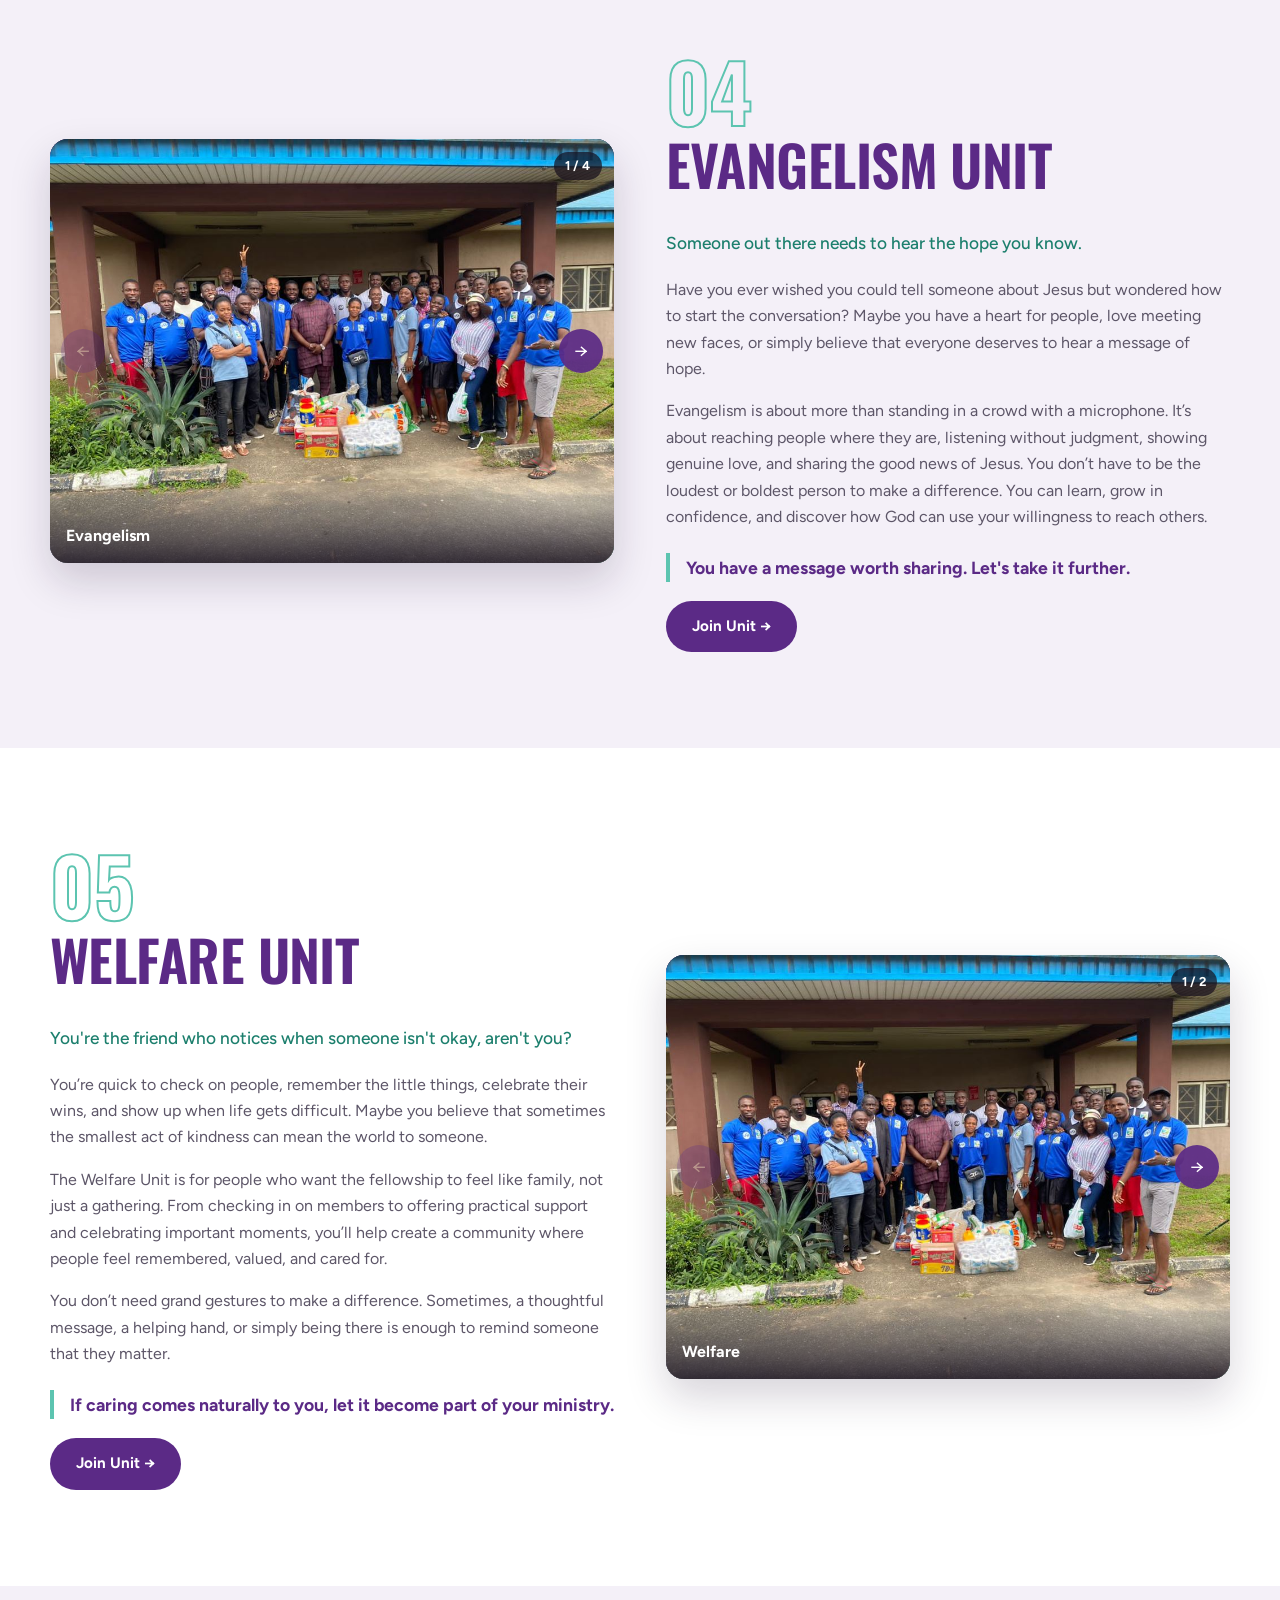
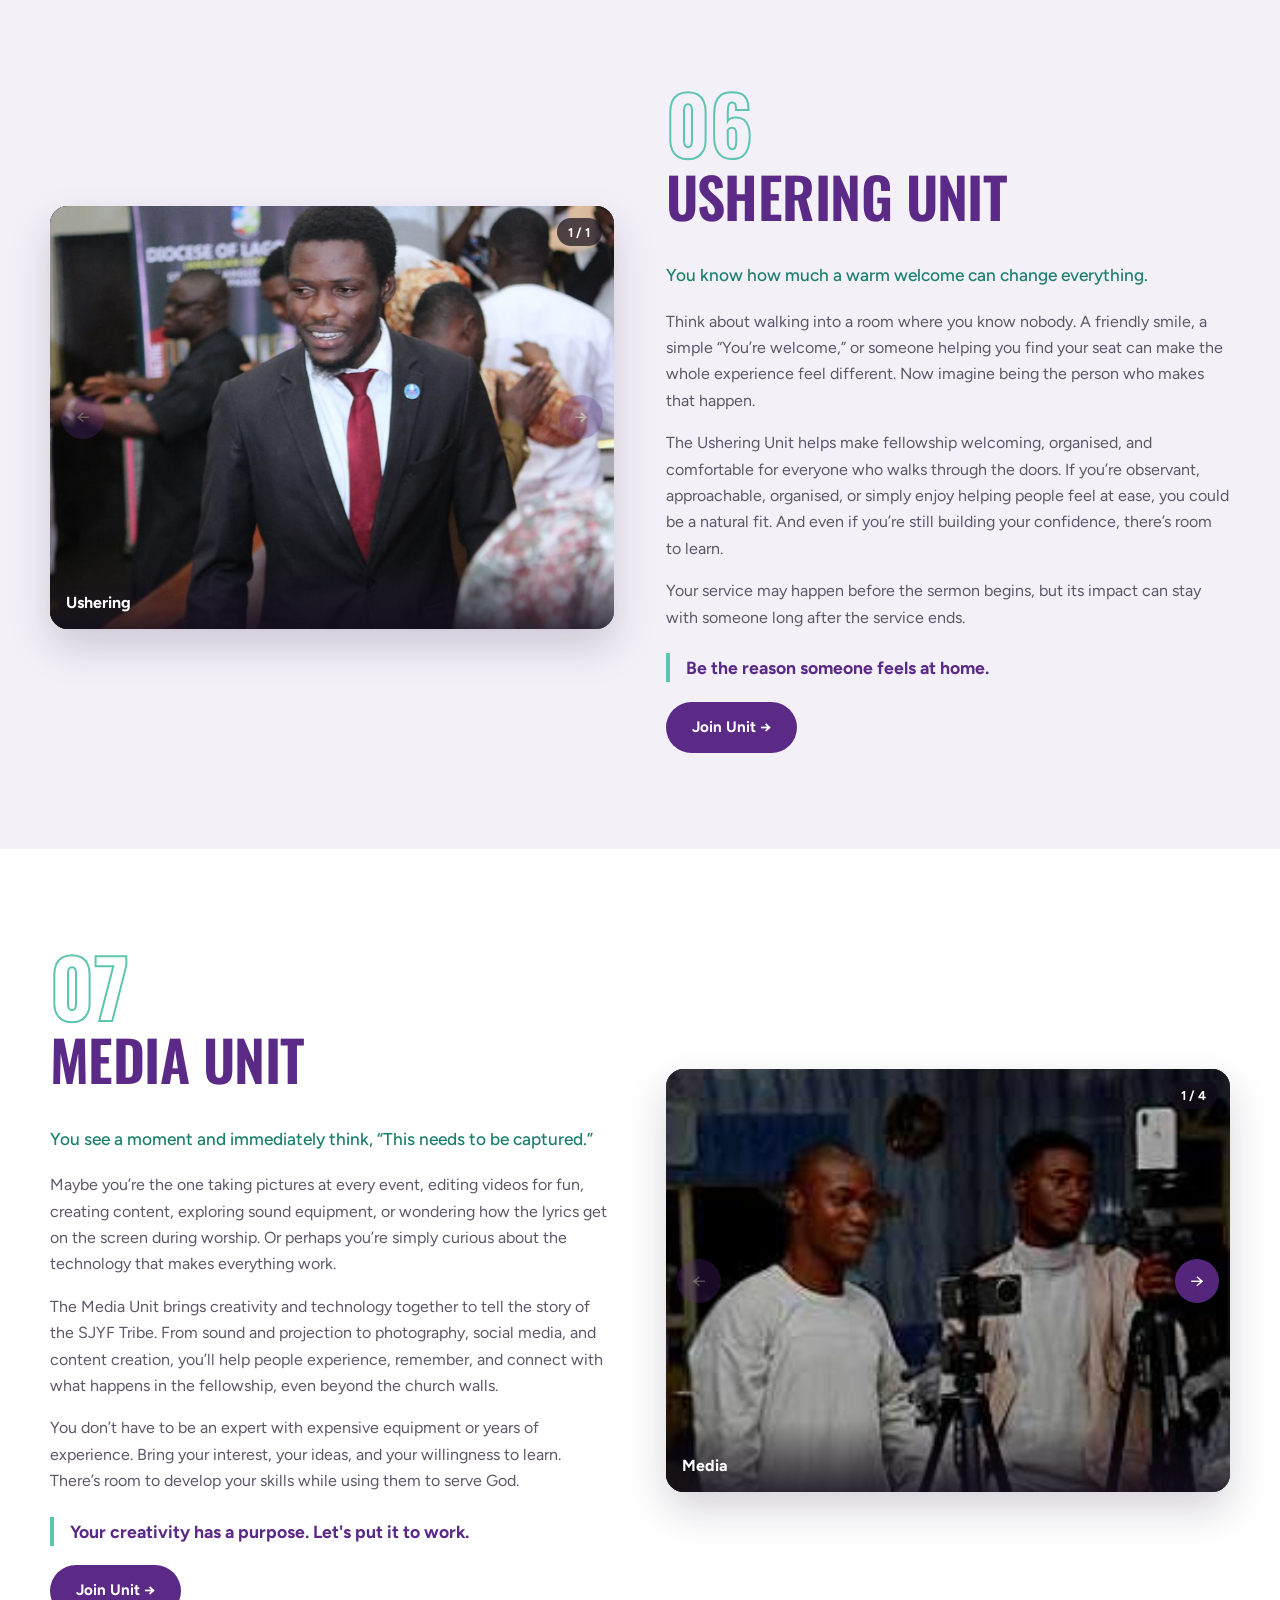
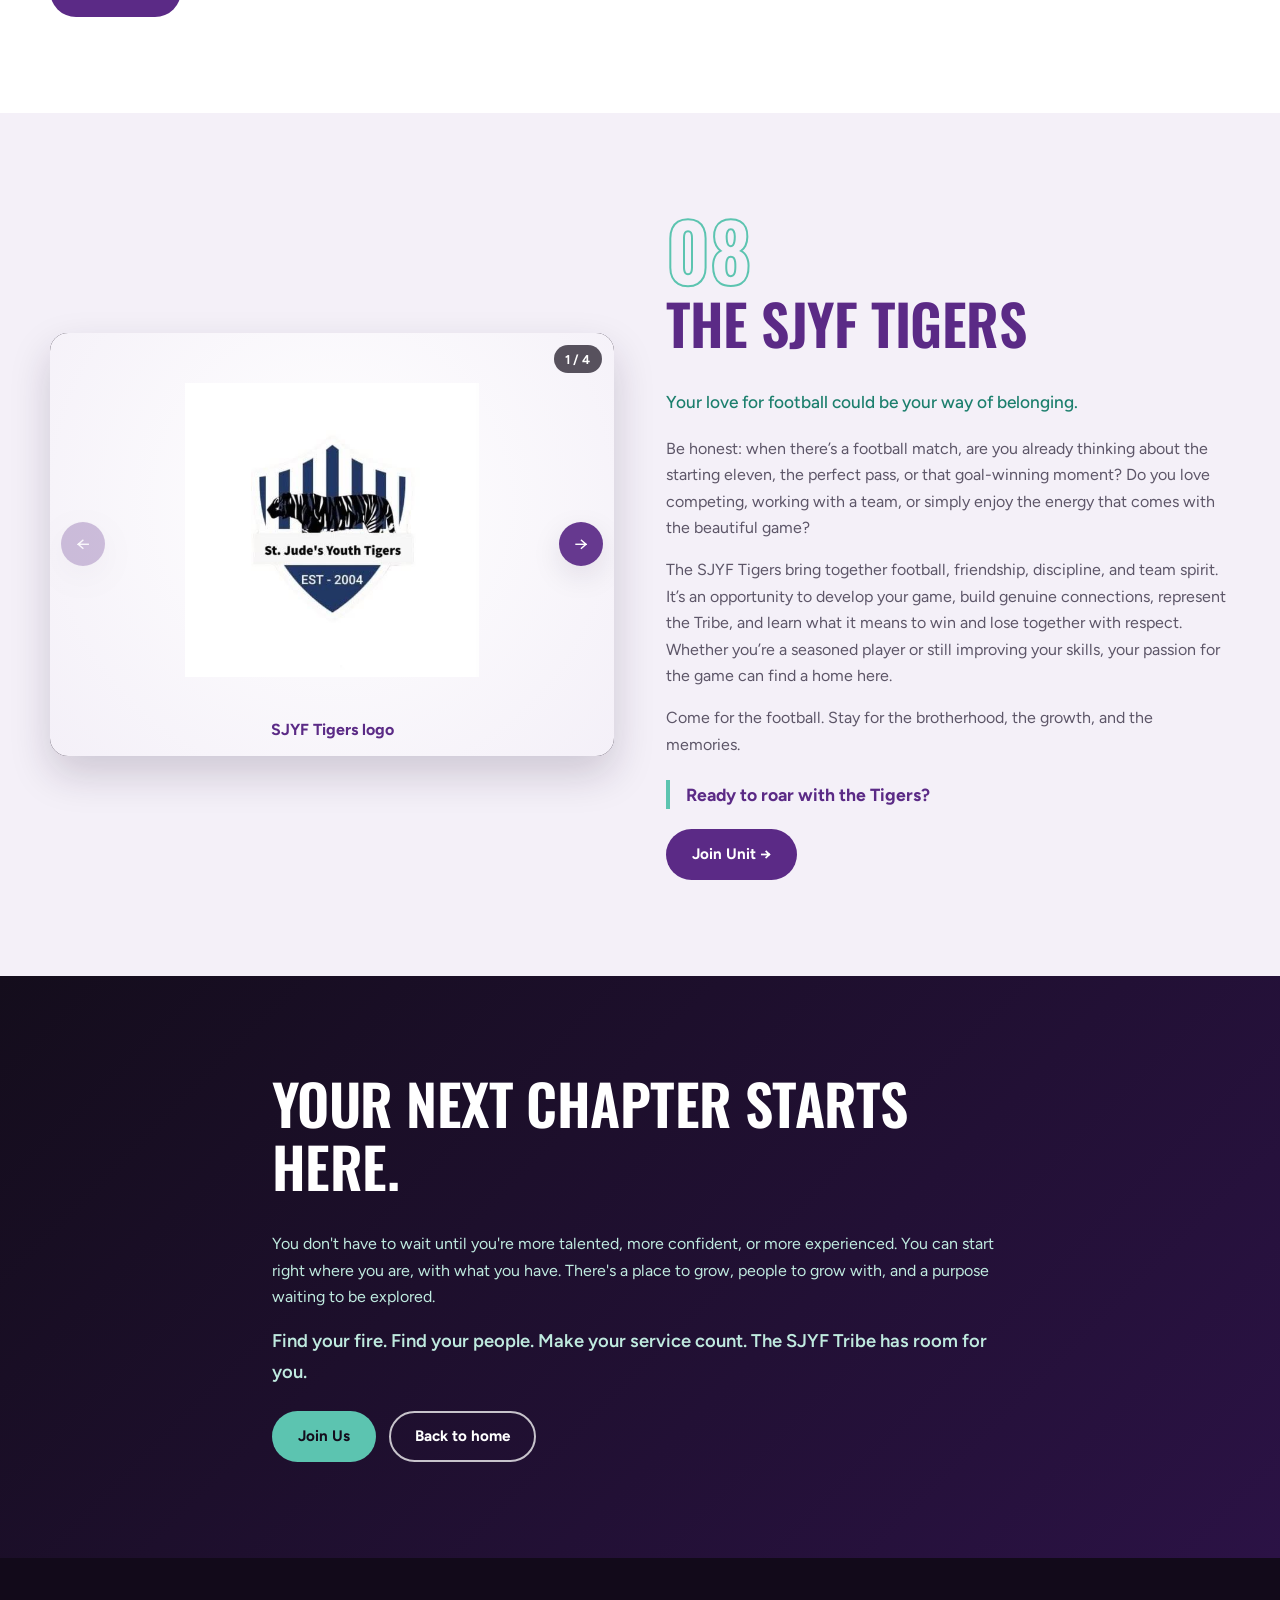
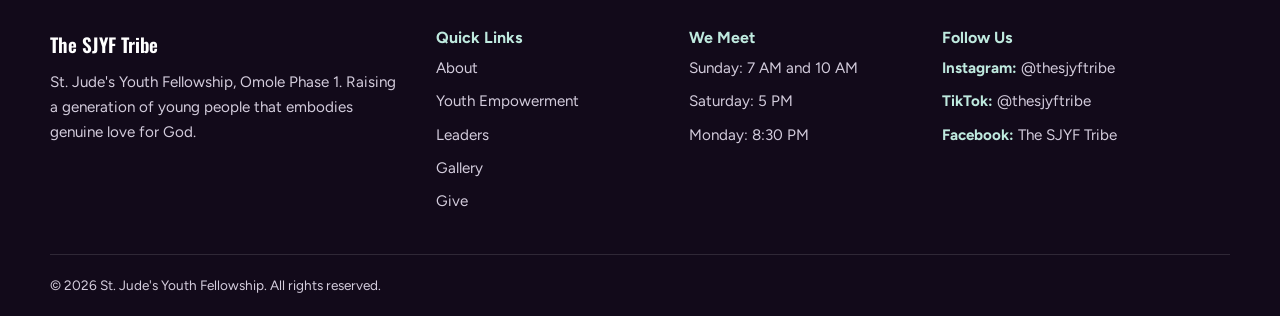
==== commit bdf0dac8: "added the whatsapp links where necessary and the pictures" ====
--- a/units.html
+++ b/units.html
@@ -171,7 +171,7 @@
 
           <a
             class="btn btn-purple"
-            href="https://wa.me/2347063697174"
+            href="https://wa.me/2347033605723"
             data-unit="choir"
             data-name="Choir Unit"
             target="_blank"
@@ -249,7 +249,7 @@
 
           <a
             class="btn btn-purple"
-            href="https://wa.me/2347063697174"
+            href="https://wa.me/qr/RQNOXDQYBVJWF1"
             data-unit="drama"
             data-name="Chosen Vessel Drama Ministry"
             target="_blank"
@@ -328,7 +328,7 @@
 
           <a
             class="btn btn-purple"
-            href="https://wa.me/2347063697174"
+            href="https://wa.me/message/VKJUU2P3N4EJB1"
             data-unit="prayer"
             data-name="Prayer and Word Unit"
             target="_blank"
@@ -407,7 +407,7 @@
 
           <a
             class="btn btn-purple"
-            href="https://wa.me/2347063697174"
+            href="https://wa.me/qr/D3QJJU46ORKSC1"
             data-unit="evangelism"
             data-name="Evangelism Unit"
             target="_blank"
@@ -505,15 +505,15 @@
           <div class="c-track">
 
             <figure class="stage-slide">
-              <img src="images/units/welfare-1.jpg" alt="Welfare Unit in action" loading="lazy" decoding="async" onerror="this.remove()">
+              <img src="images/outreach-group.jpg" alt="Welfare Unit in action" loading="lazy" decoding="async" onerror="this.remove()">
               <figcaption>Welfare</figcaption>
             </figure>
 
             <figure class="stage-slide">
-              <img src="images/units/welfare-2.jpg" alt="Welfare Unit in action" loading="lazy" decoding="async" onerror="this.remove()">
+              <img src="images/outreach-group.jpg" alt="Welfare Unit in action" loading="lazy" decoding="async" onerror="this.remove()">
               <figcaption>Welfare</figcaption>
             </figure>
-
+<!-- 
             <figure class="stage-slide">
               <img src="images/units/welfare-3.jpg" alt="Welfare Unit in action" loading="lazy" decoding="async" onerror="this.remove()">
               <figcaption>Welfare</figcaption>
@@ -522,7 +522,7 @@
             <figure class="stage-slide">
               <img src="images/units/welfare-4.jpg" alt="Welfare Unit in action" loading="lazy" decoding="async" onerror="this.remove()">
               <figcaption>Welfare</figcaption>
-            </figure>
+            </figure> -->
 
           </div>
 
@@ -575,7 +575,7 @@
 
           <a
             class="btn btn-purple"
-            href="https://wa.me/2347063697174"
+            href="https://wa.me/qr/A3LKFLQU4GR5A1"
             data-unit="ushering"
             data-name="Ushering Unit"
             target="_blank"
@@ -589,11 +589,11 @@
           <div class="c-track">
 
             <figure class="stage-slide">
-              <img src="images/units/ushering-1.jpg" alt="Ushering Unit in action" loading="lazy" decoding="async" onerror="this.remove()">
+              <img src="images/usher.jpeg" alt="Ushering Unit in action" loading="lazy" decoding="async" onerror="this.remove()">
               <figcaption>Ushering</figcaption>
             </figure>
 
-            <figure class="stage-slide">
+            <!-- <figure class="stage-slide">
               <img src="images/units/ushering-2.jpg" alt="Ushering Unit in action" loading="lazy" decoding="async" onerror="this.remove()">
               <figcaption>Ushering</figcaption>
             </figure>
@@ -606,7 +606,7 @@
             <figure class="stage-slide">
               <img src="images/units/ushering-4.jpg" alt="Ushering Unit in action" loading="lazy" decoding="async" onerror="this.remove()">
               <figcaption>Ushering</figcaption>
-            </figure>
+            </figure> -->
 
           </div>
 
@@ -660,7 +660,7 @@
 
           <a
             class="btn btn-purple"
-            href="https://wa.me/2347063697174"
+            href="https://wa.me/message/VKJUU2P3N4EJB1"
             data-unit="media"
             data-name="Media Unit"
             target="_blank"
@@ -674,22 +674,22 @@
           <div class="c-track">
 
             <figure class="stage-slide">
-              <img src="images/units/media-1.jpg" alt="Media Unit in action" loading="lazy" decoding="async" onerror="this.remove()">
+              <img src="images/media.jpg" alt="Media Unit in action" loading="lazy" decoding="async" onerror="this.remove()">
               <figcaption>Media</figcaption>
             </figure>
 
             <figure class="stage-slide">
-              <img src="images/units/media-2.jpg" alt="Media Unit in action" loading="lazy" decoding="async" onerror="this.remove()">
+              <img src="images/media2.jpg" alt="Media Unit in action" loading="lazy" decoding="async" onerror="this.remove()">
               <figcaption>Media</figcaption>
             </figure>
 
             <figure class="stage-slide">
-              <img src="images/units/media-3.jpg" alt="Media Unit in action" loading="lazy" decoding="async" onerror="this.remove()">
+              <img src="images/media3.jpg" alt="Media Unit in action" loading="lazy" decoding="async" onerror="this.remove()">
               <figcaption>Media</figcaption>
             </figure>
 
             <figure class="stage-slide">
-              <img src="images/units/media-4.jpg" alt="Media Unit in action" loading="lazy" decoding="async" onerror="this.remove()">
+              <img src="images/media4.jpg" alt="Media Unit in action" loading="lazy" decoding="async" onerror="this.remove()">
               <figcaption>Media</figcaption>
             </figure>
 
@@ -742,7 +742,7 @@
 
           <a
             class="btn btn-purple"
-            href="https://wa.me/2347063697174"
+            href="https://wa.me/message/VKJUU2P3N4EJB1"
             data-unit="tigers"
             data-name="The SJYF Tigers"
             target="_blank"
@@ -804,7 +804,7 @@
         </p>
 
         <div class="btn-row">
-          <a class="btn btn-green" href="index.html#contact">Join Us</a>
+          <a class="btn btn-green" href=" https://wa.me/qr/OGHIVIQSSD67K1">Join Us</a>
           <a class="btn btn-light" href="index.html">Back to home</a>
         </div>
 
--- a/css/style.css
+++ b/css/style.css
@@ -1388,4 +1388,249 @@
   .prophetic-extra {
     animation: none;
   }
-}+}
+
+
+.bank-details {
+  max-width: 420px;
+  margin: 24px auto;
+  padding: 24px;
+  background: #fff;
+  border: 1px solid #e8e5df;
+  border-radius: 14px;
+  text-align: left;
+  box-shadow: 0 8px 24px rgba(0, 0, 0, 0.05);
+}
+
+.bank-label {
+  margin: 0 0 16px;
+  color: #9b8050;
+  font-size: 11px;
+  font-weight: 700;
+  letter-spacing: 1.5px;
+}
+
+
+/* ========================================
+   19. BANK DETAILS
+======================================== */
+
+.bank-details {
+  width: 100%;
+  max-width: 420px;
+  margin: 1.5rem auto;
+  padding: 1.25rem;
+  border: 1px solid rgba(91, 42, 134, 0.12);
+  border-top: 4px solid var(--green);
+  border-radius: var(--radius);
+  background: var(--white);
+  box-shadow: var(--shadow);
+  text-align: left;
+}
+
+.bank-label {
+  margin-bottom: 0.6rem;
+  color: var(--green-dark);
+  font-size: 0.72rem;
+  font-weight: 700;
+  letter-spacing: 0.1em;
+}
+
+.bank-details h3 {
+  margin-bottom: 1rem;
+  color: var(--purple);
+  font-size: 1.15rem;
+}
+
+.account-info {
+  display: flex;
+  align-items: center;
+  justify-content: space-between;
+  flex-wrap: wrap;
+  gap: 0.75rem;
+  padding: 0.9rem;
+  border: 1px solid rgba(91, 42, 134, 0.08);
+  border-radius: 12px;
+  background: var(--tint);
+}
+
+.account-info span,
+.account-name span {
+  display: block;
+  margin-bottom: 0.25rem;
+  color: var(--muted);
+  font-size: 0.8rem;
+}
+
+.account-info strong {
+  color: var(--purple);
+  font-size: clamp(1rem, 4vw, 1.2rem);
+  font-weight: 700;
+  letter-spacing: 0.04em;
+  overflow-wrap: anywhere;
+}
+
+.copy-account {
+  flex-shrink: 0;
+  min-height: 40px;
+  padding: 0.55rem 0.9rem;
+  border: 0;
+  border-radius: 999px;
+  background: var(--purple);
+  color: var(--white);
+  font: inherit;
+  font-size: 0.82rem;
+  font-weight: 700;
+  cursor: pointer;
+  transition: background 0.2s, transform 0.2s;
+}
+
+.copy-account:hover {
+  background: var(--green-dark);
+  transform: translateY(-1px);
+}
+
+.copy-account:active {
+  transform: scale(0.98);
+}
+
+.account-name {
+  margin-top: 1rem;
+  padding-top: 0.9rem;
+  border-top: 1px solid rgba(91, 42, 134, 0.1);
+}
+
+.account-name p {
+  margin: 0;
+  color: var(--text);
+  font-size: 0.92rem;
+  font-weight: 600;
+  overflow-wrap: anywhere;
+}
+
+/* Small phone screens */
+@media (max-width: 380px) {
+  .bank-details {
+    padding: 1rem;
+  }
+
+  .account-info {
+    gap: 0.6rem;
+    padding: 0.75rem;
+  }
+
+  .account-info strong {
+    font-size: 1rem;
+  }
+
+  .copy-account {
+    padding-inline: 0.75rem;
+    font-size: 0.78rem;
+  }
+}
+
+
+
+
+/* Slim bank details card */
+.give-section .bank-details,
+.bank-details {
+  box-sizing: border-box;
+  width: 100%;
+  max-width: 310px;
+  margin: 14px 0 0;
+  padding: 12px 14px;
+  background: #fff;
+  border: none;
+  border-top: 3px solid var(--green);
+  border-radius: 14px;
+  box-shadow: var(--shadow);
+  text-align: left;
+}
+
+.bank-details .bank-label {
+  margin: 0 0 3px;
+  color: var(--green-dark);
+  font-size: 9px;
+  font-weight: 700;
+  letter-spacing: 0.8px;
+}
+
+.bank-details h3 {
+  margin: 0 0 8px;
+  color: var(--purple);
+  font-family: var(--font-display);
+  font-size: 16px;
+}
+
+.bank-details .account-info {
+  display: flex;
+  align-items: center;
+  justify-content: space-between;
+  gap: 8px;
+  padding: 8px 9px;
+  background: var(--tint);
+  border-radius: 8px;
+}
+
+.bank-details .account-info > div {
+  min-width: 0;
+}
+
+.bank-details .account-info span,
+.bank-details .account-name span {
+  display: block;
+  margin-bottom: 3px;
+  color: var(--muted);
+  font-size: 10px;
+}
+
+.bank-details .account-info strong {
+  color: var(--purple);
+  font-size: 14px;
+  letter-spacing: 0;
+  overflow-wrap: anywhere;
+}
+
+.bank-details .copy-account {
+  flex-shrink: 0;
+  padding: 6px 9px;
+  border: none;
+  border-radius: 20px;
+  background: var(--purple);
+  color: #fff;
+  font-size: 11px;
+  font-weight: 700;
+  cursor: pointer;
+}
+
+.bank-details .account-name {
+  margin-top: 8px;
+  padding-top: 7px;
+  border-top: 1px solid rgba(91, 42, 134, 0.1);
+}
+
+.bank-details .account-name p {
+  margin: 0;
+  color: var(--text);
+  font-size: 12px;
+  font-weight: 600;
+  overflow-wrap: anywhere;
+}
+
+@media (max-width: 600px) {
+  .give-section .bank-details,
+  .bank-details {
+    max-width: 290px;
+    padding: 11px 12px;
+  }
+
+  .bank-details .account-info {
+    padding: 7px;
+  }
+
+  .bank-details .account-info strong {
+    font-size: 13px;
+  }
+}
+
--- a/css/pages.css
+++ b/css/pages.css
@@ -1,153 +1,695 @@
+
+
+body {
+  overflow-x: clip;
+}
+
+.hero-strip {
+  backdrop-filter: none;
+}
+
+.btn-purple {
+  background: var(--purple);
+  color: var(--white);
+}
+
+.btn-purple:hover {
+  background: var(--green-dark);
+}
+
+/* ---------- Youth empowerment ---------- */
+
+.empowerment-section {
+  position: relative;
+  overflow: hidden;
+  background: var(--tint);
+}
+
+.empowerment-icon {
+  display: inline-grid;
+  place-items: center;
+  width: 44px;
+  height: 44px;
+  margin-bottom: 0.8rem;
+  border-radius: 50%;
+  background: var(--purple);
+  color: var(--white);
+  font-family: var(--font-display);
+  font-size: 1.05rem;
+}
+
+/* ---------- Shared carousel arrows ---------- */
+
+.c-arrow {
+  position: absolute;
+  z-index: 5;
+  top: 50%;
+  display: grid;
+  place-items: center;
+  width: 40px;
+  height: 40px;
+  margin-top: -20px;
+  border: 0;
+  border-radius: 50%;
+  background: var(--purple);
+  color: var(--white);
+  font-size: 1.2rem;
+  cursor: pointer;
+  box-shadow: var(--shadow);
+  transition: background 0.2s, opacity 0.2s;
+}
+
+.c-arrow:hover {
+  background: var(--green-dark);
+}
+
+.c-arrow:disabled {
+  opacity: 0.3;
+  cursor: default;
+}
+
+.c-prev {
+  left: 0;
+}
+
+.c-next {
+  right: 0;
+}
+
+/* ---------- Gallery filters ---------- */
+
+.g-filters {
+  display: flex;
+  flex-wrap: wrap;
+  gap: 0.5rem;
+  margin-bottom: 1.4rem;
+}
+
+.g-filter {
+  min-height: 42px;
+  padding: 0.4rem 1rem;
+  border: 2px solid var(--purple);
+  border-radius: 999px;
+  background: var(--white);
+  color: var(--purple);
+  font-size: 0.9rem;
+  font-weight: 700;
+  cursor: pointer;
+  transition: background 0.2s, color 0.2s;
+}
+
+.g-filter:hover {
+  background: var(--tint);
+}
+
+.g-filter[aria-pressed="true"] {
+  background: var(--purple);
+  color: var(--white);
+}
+
+/* ---------- Gallery layout ---------- */
+
+.gallery-wrap {
+  position: relative;
+  padding-inline: 1.9rem;
+}
+
+.gallery-scroller {
+  display: grid;
+  grid-auto-flow: column;
+  grid-template-rows: repeat(2, auto);
+  grid-auto-columns: min(58vw, 230px);
+  gap: 0.6rem;
+  overflow-x: auto;
+  padding-bottom: 0.6rem;
+  scroll-snap-type: x mandatory;
+  scroll-behavior: smooth;
+  scrollbar-width: none;
+  overscroll-behavior-x: contain;
+  -webkit-overflow-scrolling: touch;
+}
+
+.gallery-scroller::-webkit-scrollbar {
+  display: none;
+}
+
+.g-item {
+  position: relative;
+  margin: 0;
+  aspect-ratio: 4 / 3;
+  overflow: hidden;
+  border-radius: 12px;
+  background: linear-gradient(
+    135deg,
+    var(--purple),
+    var(--green-dark)
+  );
+  scroll-snap-align: start;
+}
+
+.g-item[hidden] {
+  display: none;
+}
+
+.g-item::before {
+  position: absolute;
+  inset: 0;
+  display: grid;
+  place-items: center;
+  padding: 1rem;
+  color: rgba(255, 255, 255, 0.8);
+  font-size: 0.8rem;
+  font-weight: 700;
+  text-align: center;
+  content: "Photo coming soon";
+}
+
+.g-item img {
+  position: absolute;
+  inset: 0;
+  width: 100%;
+  height: 100%;
+  object-fit: cover;
+  object-position: center 30%;
+  transition: transform 0.5s;
+}
+
+.g-item:hover img {
+  transform: scale(1.05);
+}
+
+.g-item figcaption {
+  position: absolute;
+  inset: auto 0 0;
+  padding: 1.4rem 0.7rem 0.55rem;
+  background: linear-gradient(
+    transparent,
+    rgba(20, 13, 28, 0.82)
+  );
+  color: var(--white);
+  font-size: 0.85rem;
+  font-weight: 700;
+}
+
+/* ---------- Units page: hero ---------- */
+
+.lead-light {
+  color: var(--mint);
+  font-size: 1.15rem;
+  font-weight: 600;
+}
+
+.page-hero {
+  padding:
+    calc(var(--header-h) + clamp(2.5rem, 6vw, 5rem))
+    0
+    clamp(2.5rem, 6vw, 4.5rem);
+  background: linear-gradient(
+    135deg,
+    #2b1245,
+    var(--purple) 60%,
+    var(--green-dark)
+  );
+  color: var(--white);
+}
+
+.page-hero h1 {
+  color: var(--white);
+}
+
+.page-hero-grid {
+  display: grid;
+  gap: 2rem;
+  align-items: center;
+}
+
+.page-hero-grid > * {
+  min-width: 0;
+}
+
+.page-hero-text p:not(.hero-eyebrow):not(.lead-light) {
+  max-width: 40rem;
+  color: #efe9f7;
+}
+
+.join-steps {
+  padding: clamp(1.25rem, 4vw, 2rem);
+  border: 1px solid rgba(255, 255, 255, 0.2);
+  border-radius: var(--radius);
+  background: rgba(255, 255, 255, 0.1);
+}
+
+.join-steps h2 {
+  margin-bottom: 1rem;
+  color: var(--white);
+  font-size: clamp(1.3rem, 1.1rem + 1vw, 1.8rem);
+}
+
+.join-steps ol {
+  margin: 0;
+  padding: 0;
+  list-style: none;
+}
+
+.join-steps li {
+  display: flex;
+  gap: 0.9rem;
+  padding: 0.8rem 0;
+  border-top: 1px solid rgba(255, 255, 255, 0.16);
+}
+
+.join-steps li > span {
+  display: grid;
+  flex: 0 0 38px;
+  place-items: center;
+  width: 38px;
+  height: 38px;
+  border-radius: 50%;
+  background: var(--green);
+  color: var(--ink);
+  font-family: var(--font-display);
+  font-size: 1.1rem;
+}
+
+.join-steps strong {
+  color: var(--white);
+}
+
+.join-steps p {
+  margin: 0.1rem 0 0;
+  color: var(--mint);
+  font-size: 0.92rem;
+}
+
+/* ---------- Units page: sticky navigation ---------- */
+
+.unit-nav {
+  position: sticky;
+  top: var(--header-h);
+  z-index: 50;
+  background: var(--white);
+  box-shadow: 0 4px 14px rgba(32, 14, 48, 0.1);
+}
+
+.unit-nav-list {
+  display: flex;
+  gap: 0.5rem;
+  overflow-x: auto;
+  padding-block: 0.7rem;
+  scrollbar-width: none;
+}
+
+.unit-nav-list::-webkit-scrollbar {
+  display: none;
+}
+
+.unit-nav a {
+  flex: none;
+  padding: 0.45rem 1rem;
+  border: 2px solid var(--purple);
+  border-radius: 999px;
+  color: var(--purple);
+  font-size: 0.88rem;
+  font-weight: 700;
+  text-decoration: none;
+  white-space: nowrap;
+  transition: background 0.2s, color 0.2s;
+}
+
+.unit-nav a:hover,
+.unit-nav a.active {
+  background: var(--purple);
+  color: var(--white);
+}
+
+/* ---------- Units page: unit sections ---------- */
+
+.unit-section {
+  scroll-margin-top: calc(var(--header-h) + 60px);
+}
+
+.unit-layout {
+  display: grid;
+  gap: clamp(1.5rem, 4vw, 4rem);
+  align-items: center;
+}
+
+.unit-layout > * {
+  min-width: 0;
+}
+
+.unit-num {
+  display: block;
+  margin-bottom: 0.2rem;
+  color: transparent;
+  font-family: var(--font-display);
+  font-size: clamp(3rem, 2rem + 5vw, 5rem);
+  font-weight: 700;
+  line-height: 1;
+  -webkit-text-stroke: 2px var(--green);
+}
+
+.unit-info .lead {
+  margin-bottom: 1.2rem;
+}
+
+.unit-body p {
+  color: var(--muted);
+}
+
+.close-line {
+  margin: 1.4rem 0 1.2rem;
+  padding-left: 1rem;
+  border-left: 4px solid var(--green);
+  color: var(--purple);
+  font-size: 1.1rem;
+  font-weight: 700;
+}
+
+/* ---------- Units page: photo carousel ---------- */
+
+.stage {
+  position: relative;
+  overflow: hidden;
+  border-radius: var(--radius);
+  background: var(--ink);
+  box-shadow: 0 18px 40px rgba(32, 14, 48, 0.18);
+}
+
+.stage .c-track {
+  display: flex;
+  overflow-x: auto;
+  overflow-y: hidden;
+  scroll-snap-type: x mandatory;
+  scroll-behavior: smooth;
+  scrollbar-width: none;
+  overscroll-behavior-x: contain;
+  -webkit-overflow-scrolling: touch;
+}
+
+.stage .c-track::-webkit-scrollbar {
+  display: none;
+}
+
+.stage-slide {
+  position: relative;
+  flex: 0 0 100%;
+  margin: 0;
+  aspect-ratio: 4 / 3;
+  background: linear-gradient(
+    135deg,
+    var(--purple),
+    var(--green-dark)
+  );
+  scroll-snap-align: center;
+}
+
+.stage-slide::before {
+  position: absolute;
+  inset: 0;
+  display: grid;
+  place-items: center;
+  color: rgba(255, 255, 255, 0.8);
+  font-family: var(--font-display);
+  font-size: 1rem;
+  letter-spacing: 0.08em;
+  text-transform: uppercase;
+  content: "Photo coming soon";
+}
+
+.stage-slide img {
+  position: absolute;
+  inset: 0;
+  width: 100%;
+  height: 100%;
+  object-fit: cover;
+  object-position: center 30%;
+}
+
+.stage-slide figcaption {
+  position: absolute;
+  inset: auto 0 0;
+  padding: 2rem 1rem 0.8rem;
+  background: linear-gradient(
+    transparent,
+    rgba(20, 13, 28, 0.8)
+  );
+  color: var(--white);
+  font-weight: 700;
+}
+
+/* Logo slides: show the complete logo without cropping */
+
+.stage-slide.logo-slide {
+  background: radial-gradient(
+    circle at 50% 40%,
+    var(--white),
+    var(--tint)
+  );
+}
+
+.stage-slide.logo-slide::before {
+  display: none;
+}
+
+.stage-slide.logo-slide img {
+  padding: 9% 9% 14%;
+  object-fit: contain;
+  object-position: center;
+}
+
+.stage-slide.logo-slide figcaption {
+  background: none;
+  color: var(--purple);
+  text-align: center;
+}
+
+.stage .c-prev {
+  left: 0.7rem;
+}
+
+.stage .c-next {
+  right: 0.7rem;
+}
+
+.stage .c-arrow {
+  background: rgba(91, 42, 134, 0.92);
+}
+
+.stage .c-arrow:hover {
+  background: var(--green-dark);
+}
+
+.stage-count {
+  position: absolute;
+  z-index: 4;
+  top: 0.8rem;
+  right: 0.8rem;
+  padding: 0.2rem 0.7rem;
+  border-radius: 999px;
+  background: rgba(20, 13, 28, 0.7);
+  color: var(--white);
+  font-size: 0.8rem;
+  font-weight: 700;
+}
+
+/* ---------- Units page: closing section ---------- */
+
+.cta-section {
+  background: linear-gradient(135deg, var(--ink), #2b1245);
+  color: var(--mint);
+}
+
+.cta-section h2 {
+  color: var(--white);
+}
+
+.cta-end {
+  max-width: 46rem;
+}
+
+.cta-end p {
+  color: var(--mint);
+}
+
+.cta-end .btn-row {
+  margin-top: 1.5rem;
+}
+
 /* ========================================
-   pages.css  (link this AFTER style.css in index.html and units.html)
-   Contains: units page, new gallery, shared arrows, small fixes
+   RESPONSIVE DESIGN
 ======================================== */
 
-/* ---------- Smooth scrolling on phones (fixes the page feeling stuck) ---------- */
-/* body must not become its own scroll container, or swiping up hangs and sticky bars break */
-body { overflow-x: clip; }
-.hero-strip { backdrop-filter: none; }
-
-/* ---------- Buttons used on these pages ---------- */
-.btn-purple { background: var(--purple); color: var(--white); }
-.btn-purple:hover { background: var(--green-dark); }
-
-/* ---------- Fix: Youth Empowerment section (matches your HTML class names) ---------- */
-.empowerment-section { position: relative; overflow: hidden; background: var(--tint); }
-.empowerment-icon { display: inline-grid; place-items: center; width: 44px; height: 44px; margin-bottom: .8rem; border-radius: 50%; background: var(--purple); color: var(--white); font-family: var(--font-display); font-size: 1.05rem; }
-
-/* ---------- Shared carousel arrows ---------- */
-.c-arrow { position: absolute; z-index: 5; top: 50%; display: grid; place-items: center; width: 40px; height: 40px; margin-top: -20px; border: 0; border-radius: 50%; background: var(--purple); color: var(--white); font-size: 1.2rem; cursor: pointer; box-shadow: var(--shadow); transition: background .2s, opacity .2s; }
-.c-arrow:hover { background: var(--green-dark); }
-.c-arrow:disabled { opacity: .3; cursor: default; }
-.c-prev { left: 0; }
-.c-next { right: 0; }
-
-/* ---------- Gallery: filters + two scrolling rows ---------- */
-.g-filters { display: flex; flex-wrap: wrap; gap: .5rem; margin-bottom: 1.4rem; }
-.g-filter { min-height: 42px; padding: .4rem 1rem; border: 2px solid var(--purple); border-radius: 999px; background: var(--white); color: var(--purple); font-size: .9rem; font-weight: 700; cursor: pointer; transition: background .2s, color .2s; }
-.g-filter:hover { background: var(--tint); }
-.g-filter[aria-pressed="true"] { background: var(--purple); color: var(--white); }
-
-.gallery-wrap { position: relative; padding-inline: 1.9rem; }
-.gallery-scroller { display: grid; grid-auto-flow: column; grid-template-rows: repeat(2, auto); grid-auto-columns: min(58vw, 230px); gap: .6rem; overflow-x: auto; padding-bottom: .6rem; scroll-snap-type: x mandatory; scroll-behavior: smooth; scrollbar-width: none; overscroll-behavior-x: contain; -webkit-overflow-scrolling: touch; }
-.gallery-scroller::-webkit-scrollbar { display: none; }
-.g-item { position: relative; margin: 0; aspect-ratio: 4 / 3; overflow: hidden; border-radius: 12px; background: linear-gradient(135deg, var(--purple), var(--green-dark)); scroll-snap-align: start; }
-.g-item[hidden] { display: none; }
-.g-item::before { content: "Photo coming soon"; position: absolute; inset: 0; display: grid; place-items: center; padding: 1rem; color: rgba(255,255,255,.8); font-size: .8rem; font-weight: 700; text-align: center; }
-.g-item img { position: absolute; inset: 0; width: 100%; height: 100%; object-fit: cover; object-position: center 30%; transition: transform .5s; }
-.g-item:hover img { transform: scale(1.05); }
-.g-item figcaption { position: absolute; inset: auto 0 0; padding: 1.4rem .7rem .55rem; background: linear-gradient(transparent, rgba(20,13,28,.82)); color: var(--white); font-size: .85rem; font-weight: 700; }
-@media (min-width: 600px) { .gallery-wrap { padding-inline: 2.6rem; } .c-arrow { width: 44px; height: 44px; margin-top: -22px; } }
-@media (min-width: 700px) { .gallery-scroller { grid-auto-columns: 260px; gap: 1rem; } }
-@media (min-width: 1100px) { .gallery-scroller { grid-auto-columns: 290px; } }
-
-/* ---------- Units page: intro ---------- */
-.lead-light { color: var(--mint); font-size: 1.15rem; font-weight: 600; }
-.page-hero { padding: calc(var(--header-h) + clamp(2.5rem, 6vw, 5rem)) 0 clamp(2.5rem, 6vw, 4.5rem); background: linear-gradient(135deg, #2b1245, var(--purple) 60%, var(--green-dark)); color: var(--white); }
-.page-hero h1 { color: var(--white); }
-.page-hero-grid { display: grid; gap: 2rem; align-items: center; }
-.page-hero-grid > * { min-width: 0; }
-.page-hero-text p:not(.hero-eyebrow):not(.lead-light) { max-width: 40rem; color: #efe9f7; }
-.join-steps { padding: clamp(1.25rem, 4vw, 2rem); border: 1px solid rgba(255,255,255,.2); border-radius: var(--radius); background: rgba(255,255,255,.1); }
-.join-steps h2 { margin-bottom: 1rem; color: var(--white); font-size: clamp(1.3rem, 1.1rem + 1vw, 1.8rem); }
-.join-steps ol { margin: 0; padding: 0; list-style: none; }
-.join-steps li { display: flex; gap: .9rem; padding: .8rem 0; border-top: 1px solid rgba(255,255,255,.16); }
-.join-steps li > span { display: grid; flex: 0 0 38px; place-items: center; width: 38px; height: 38px; border-radius: 50%; background: var(--green); color: var(--ink); font-family: var(--font-display); font-size: 1.1rem; }
-.join-steps strong { color: var(--white); }
-.join-steps p { margin: .1rem 0 0; color: var(--mint); font-size: .92rem; }
-@media (min-width: 900px) { .page-hero-grid { grid-template-columns: 1.25fr .75fr; gap: 3.5rem; } }
-
-/* ---------- Units page: sticky jump bar ---------- */
-.unit-nav { position: sticky; top: var(--header-h); z-index: 50; background: var(--white); box-shadow: 0 4px 14px rgba(32,14,48,.1); }
-.unit-nav-list { display: flex; gap: .5rem; overflow-x: auto; padding-block: .7rem; scrollbar-width: none; }
-.unit-nav-list::-webkit-scrollbar { display: none; }
-.unit-nav a { flex: none; padding: .45rem 1rem; border: 2px solid var(--purple); border-radius: 999px; color: var(--purple); font-size: .88rem; font-weight: 700; text-decoration: none; white-space: nowrap; transition: background .2s, color .2s; }
-.unit-nav a:hover, .unit-nav a.active { background: var(--purple); color: var(--white); }
-
-/* ---------- Units page: each unit ---------- */
-.unit-section { scroll-margin-top: calc(var(--header-h) + 60px); }
-.unit-layout { display: grid; gap: clamp(1.5rem, 4vw, 4rem); align-items: center; }
-.unit-layout > * { min-width: 0; }
+/* Small screens: gallery and unit page */
+
+@media (min-width: 600px) {
+  .gallery-wrap {
+    padding-inline: 2.6rem;
+  }
+
+  .c-arrow {
+    width: 44px;
+    height: 44px;
+    margin-top: -22px;
+  }
+}
+
+@media (min-width: 700px) {
+  .gallery-scroller {
+    grid-auto-columns: 260px;
+    gap: 1rem;
+  }
+}
+
 @media (min-width: 900px) {
-  .unit-layout { grid-template-columns: 1fr 1fr; }
-  .unit-layout.flip .stage { order: -1; }
-}
-.unit-num { display: block; margin-bottom: .2rem; color: transparent; font-family: var(--font-display); font-size: clamp(3rem, 2rem + 5vw, 5rem); font-weight: 700; line-height: 1; -webkit-text-stroke: 2px var(--green); }
-.unit-info .lead { margin-bottom: 1.2rem; }
-.unit-body p { color: var(--muted); }
-.close-line { margin: 1.4rem 0 1.2rem; padding-left: 1rem; border-left: 4px solid var(--green); color: var(--purple); font-size: 1.1rem; font-weight: 700; }
-
-/* the photo stage: one big photo at a time */
-.stage { position: relative; overflow: hidden; border-radius: var(--radius); background: var(--ink); box-shadow: 0 18px 40px rgba(32,14,48,.18); }
-.stage .c-track { display: flex; overflow-x: auto; overflow-y: hidden; scroll-snap-type: x mandatory; scroll-behavior: smooth; scrollbar-width: none; overscroll-behavior-x: contain; -webkit-overflow-scrolling: touch; }
-.stage .c-track::-webkit-scrollbar { display: none; }
-.stage-slide { position: relative; flex: 0 0 100%; margin: 0; aspect-ratio: 4 / 3; background: linear-gradient(135deg, var(--purple), var(--green-dark)); scroll-snap-align: center; }
-.stage-slide::before { content: "Photo coming soon"; position: absolute; inset: 0; display: grid; place-items: center; color: rgba(255,255,255,.8); font-family: var(--font-display); font-size: 1rem; letter-spacing: .08em; text-transform: uppercase; }
-.stage-slide img { position: absolute; inset: 0; width: 100%; height: 100%; object-fit: cover; object-position: center 30%; }
-.stage-slide figcaption { position: absolute; inset: auto 0 0; padding: 2rem 1rem .8rem; background: linear-gradient(transparent, rgba(20,13,28,.8)); color: var(--white); font-weight: 700; }
-
-/* logo slide (for example the Tigers logo): shown whole, centred, never cropped */
-.stage-slide.logo-slide { background: radial-gradient(circle at 50% 40%, var(--white), var(--tint)); }
-.stage-slide.logo-slide::before { display: none; }
-.stage-slide.logo-slide img { object-fit: contain; object-position: center; padding: 9% 9% 14%; }
-.stage-slide.logo-slide figcaption { background: none; color: var(--purple); text-align: center; }
-
-.stage .c-prev { left: .7rem; }
-.stage .c-next { right: .7rem; }
-.stage .c-arrow { background: rgba(91,42,134,.92); }
-.stage .c-arrow:hover { background: var(--green-dark); }
-.stage-count { position: absolute; z-index: 4; top: .8rem; right: .8rem; padding: .2rem .7rem; border-radius: 999px; background: rgba(20,13,28,.7); color: var(--white); font-size: .8rem; font-weight: 700; }
-
-/* ---------- Units page: closing section ---------- */
-.cta-section { background: linear-gradient(135deg, var(--ink), #2b1245); color: var(--mint); }
-.cta-section h2 { color: var(--white); }
-.cta-end { max-width: 46rem; }
-.cta-end p { color: var(--mint); }
-.cta-end .btn-row { margin-top: 1.5rem; }
-
-
-/* ========================================
-   Phone layout: boxes side by side (two per row)
-   Text uses clamp() so it is never too small or too big.
-   The hero section is not touched.
-======================================== */
+  .page-hero-grid {
+    grid-template-columns: 1.25fr 0.75fr;
+    gap: 3.5rem;
+  }
+
+  .unit-layout {
+    grid-template-columns: 1fr 1fr;
+  }
+
+  .unit-layout.flip .stage {
+    order: -1;
+  }
+}
+
+@media (min-width: 1100px) {
+  .gallery-scroller {
+    grid-auto-columns: 290px;
+  }
+}
+
+/* Phone layout: two cards per row */
+
 @media (max-width: 599px) {
-
-  /* Give and Support, This Week, any .grid-3 of cards */
-  .grid-3 { grid-template-columns: repeat(2, minmax(0, 1fr)); gap: .75rem; }
-  .grid-3 > .card:last-child:nth-child(odd) { grid-column: 1 / -1; }
-
-  .card { padding: 1rem .9rem; }
-  .card h3 { font-size: clamp(1rem, 4.2vw, 1.2rem); }
-  .card p { font-size: clamp(.82rem, 3.6vw, .95rem); line-height: 1.5; }
-
-  /* Connect With Us: Call | Instagram, Email (full width), TikTok | Facebook */
-  .contact-card { padding: 1rem .9rem; }
-  .contact-card strong { font-size: clamp(1rem, 4.2vw, 1.2rem); line-height: 1.2; }
-  .contact-card span { font-size: clamp(.82rem, 3.5vw, .95rem); }
-  .contact-card:nth-child(1) { order: 1; }
-  .contact-card:nth-child(3) { order: 2; }
-  .contact-card:nth-child(2) { order: 3; grid-column: 1 / -1; }
-  .contact-card:nth-child(4) { order: 4; }
-  .contact-card:nth-child(5) { order: 5; }
-
-  /* Youth Empowerment: Discover | Develop, Serve (full width) */
-  .empowerment-cards { grid-template-columns: repeat(2, minmax(0, 1fr)); gap: .75rem; }
-  .empowerment-cards > .empowerment-card:last-child:nth-child(odd) { grid-column: 1 / -1; }
-  .empowerment-card { padding: 1rem .9rem; }
-  .empowerment-card h3 { font-size: clamp(1rem, 4.2vw, 1.2rem); }
-  .empowerment-card p { margin-bottom: 0; font-size: clamp(.82rem, 3.6vw, .95rem); line-height: 1.5; }
-  .empowerment-icon { width: 38px; height: 38px; margin-bottom: .6rem; font-size: .95rem; }
-
-  /* About: Our Motto | Our Life Together */
-  .pillars { grid-template-columns: repeat(2, minmax(0, 1fr)); gap: .9rem; }
-  .pillars > div { padding-left: .8rem; }
-  .pillars h3 { font-size: clamp(.95rem, 4vw, 1.1rem); }
-  .pillars p { font-size: clamp(.82rem, 3.5vw, .95rem); line-height: 1.5; }
-
-  /* Visit: label and details side by side */
-  .info-list li { flex-direction: row; gap: .9rem; }
-  .info-list strong { flex: 0 0 4.8rem; font-size: .95rem; }
-  .info-list span { font-size: clamp(.85rem, 3.6vw, .95rem); }
-}+  /* Give and Support, This Week, and other .grid-3 cards */
+
+  .grid-3 {
+    grid-template-columns: repeat(2, minmax(0, 1fr));
+    gap: 0.75rem;
+  }
+
+  .grid-3 > .card:last-child:nth-child(odd) {
+    grid-column: 1 / -1;
+  }
+
+  .card {
+    padding: 1rem 0.9rem;
+  }
+
+  .card h3 {
+    font-size: clamp(1rem, 4.2vw, 1.2rem);
+  }
+
+  .card p {
+    font-size: clamp(0.82rem, 3.6vw, 0.95rem);
+    line-height: 1.5;
+  }
+
+  /* Contact cards */
+
+  .contact-card {
+    padding: 1rem 0.9rem;
+  }
+
+  .contact-card strong {
+    font-size: clamp(1rem, 4.2vw, 1.2rem);
+    line-height: 1.2;
+  }
+
+  .contact-card span {
+    font-size: clamp(0.82rem, 3.5vw, 0.95rem);
+  }
+
+  .contact-card:nth-child(1) {
+    order: 1;
+  }
+
+  .contact-card:nth-child(3) {
+    order: 2;
+  }
+
+  .contact-card:nth-child(2) {
+    order: 3;
+    grid-column: 1 / -1;
+  }
+
+  .contact-card:nth-child(4) {
+    order: 4;
+  }
+
+  .contact-card:nth-child(5) {
+    order: 5;
+  }
+
+  /* Youth empowerment cards */
+
+  .empowerment-cards {
+    grid-template-columns: repeat(2, minmax(0, 1fr));
+    gap: 0.75rem;
+  }
+
+  .empowerment-cards > .empowerment-card:last-child:nth-child(odd) {
+    grid-column: 1 / -1;
+  }
+
+  .empowerment-card {
+    padding: 1rem 0.9rem;
+  }
+
+  .empowerment-card h3 {
+    font-size: clamp(1rem, 4.2vw, 1.2rem);
+  }
+
+  .empowerment-card p {
+    margin-bottom: 0;
+    font-size: clamp(0.82rem, 3.6vw, 0.95rem);
+    line-height: 1.5;
+  }
+
+  .empowerment-icon {
+    width: 38px;
+    height: 38px;
+    margin-bottom: 0.6rem;
+    font-size: 0.95rem;
+  }
+
+  /* About: motto and life together */
+
+  .pillars {
+    grid-template-columns: repeat(2, minmax(0, 1fr));
+    gap: 0.9rem;
+  }
+
+  .pillars > div {
+    padding-left: 0.8rem;
+  }
+
+  .pillars h3 {
+    font-size: clamp(0.95rem, 4vw, 1.1rem);
+  }
+
+  .pillars p {
+    font-size: clamp(0.82rem, 3.5vw, 0.95rem);
+    line-height: 1.5;
+  }
+
+  /* Visit: labels and details side by side */
+
+  .info-list li {
+    flex-direction: row;
+    gap: 0.9rem;
+  }
+
+  .info-list strong {
+    flex: 0 0 4.8rem;
+    font-size: 0.95rem;
+  }
+
+  .info-list span {
+    font-size: clamp(0.85rem, 3.6vw, 0.95rem);
+  }
+}
